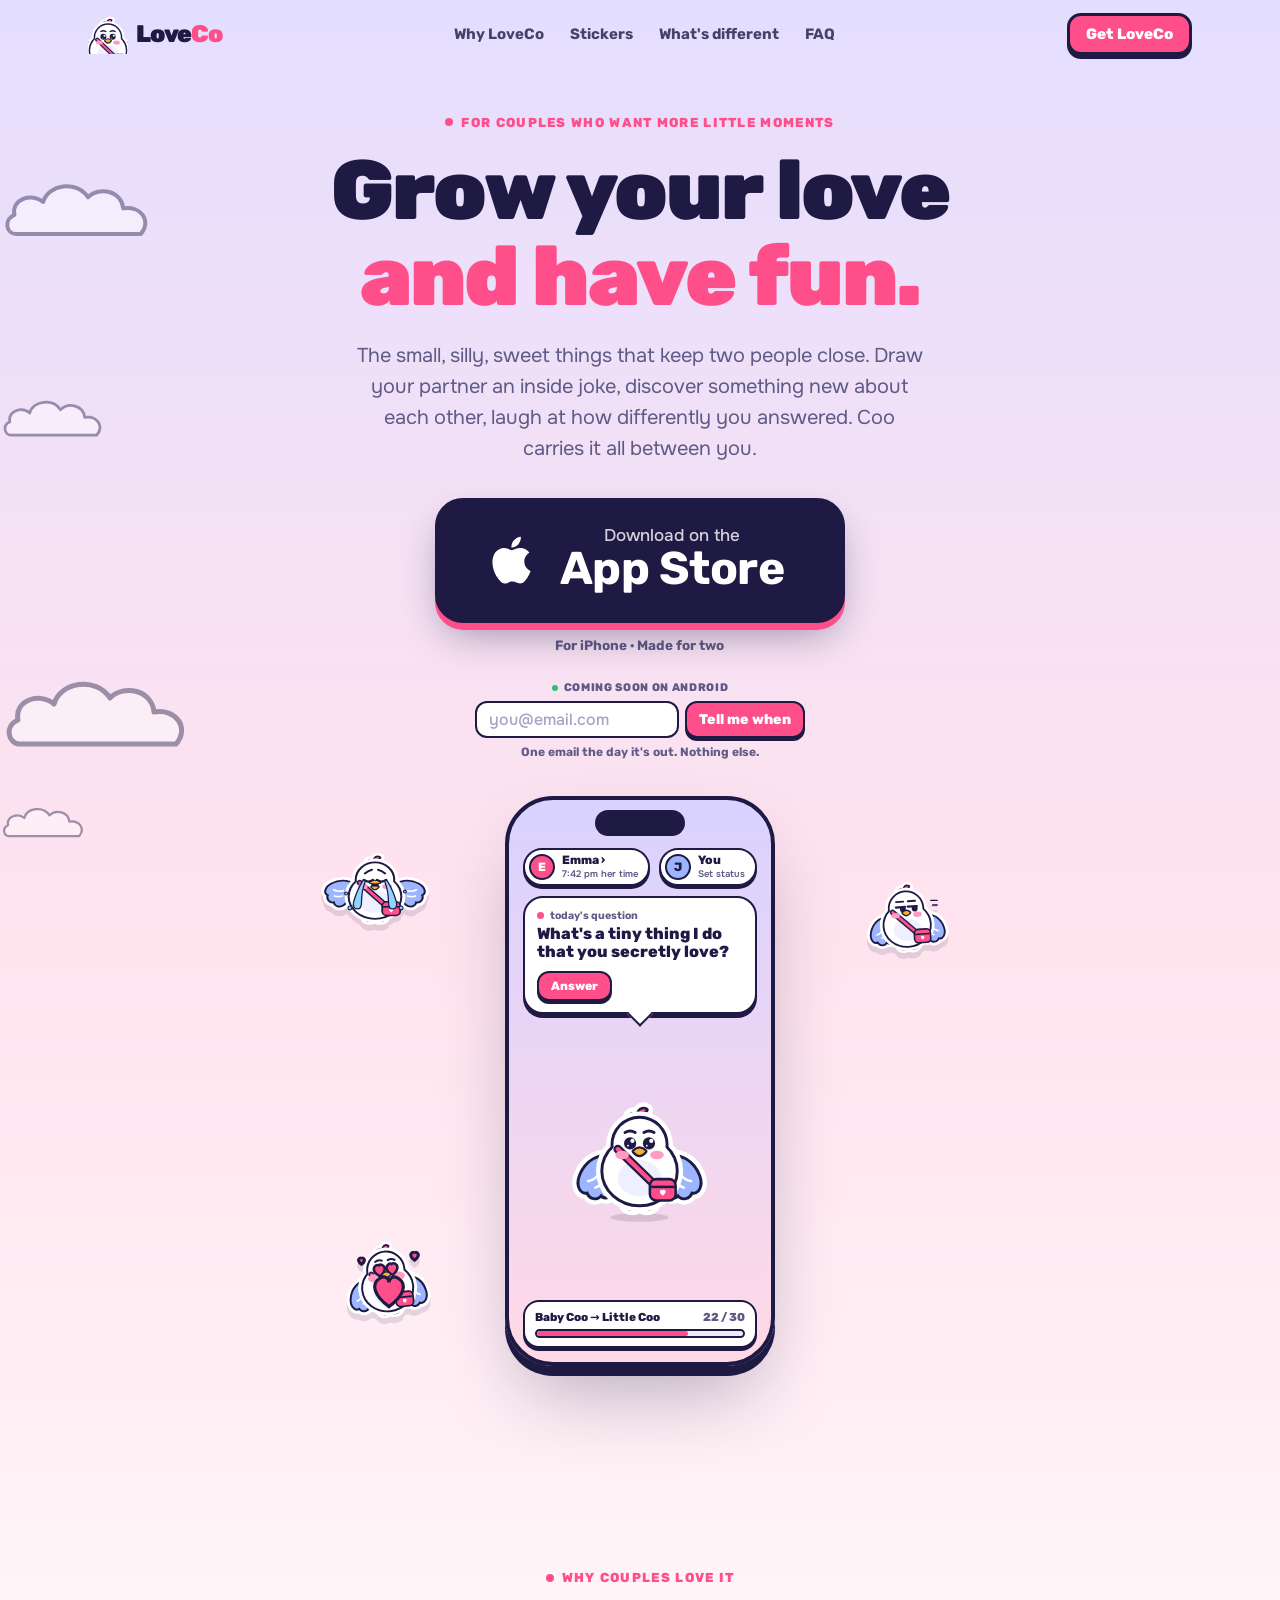
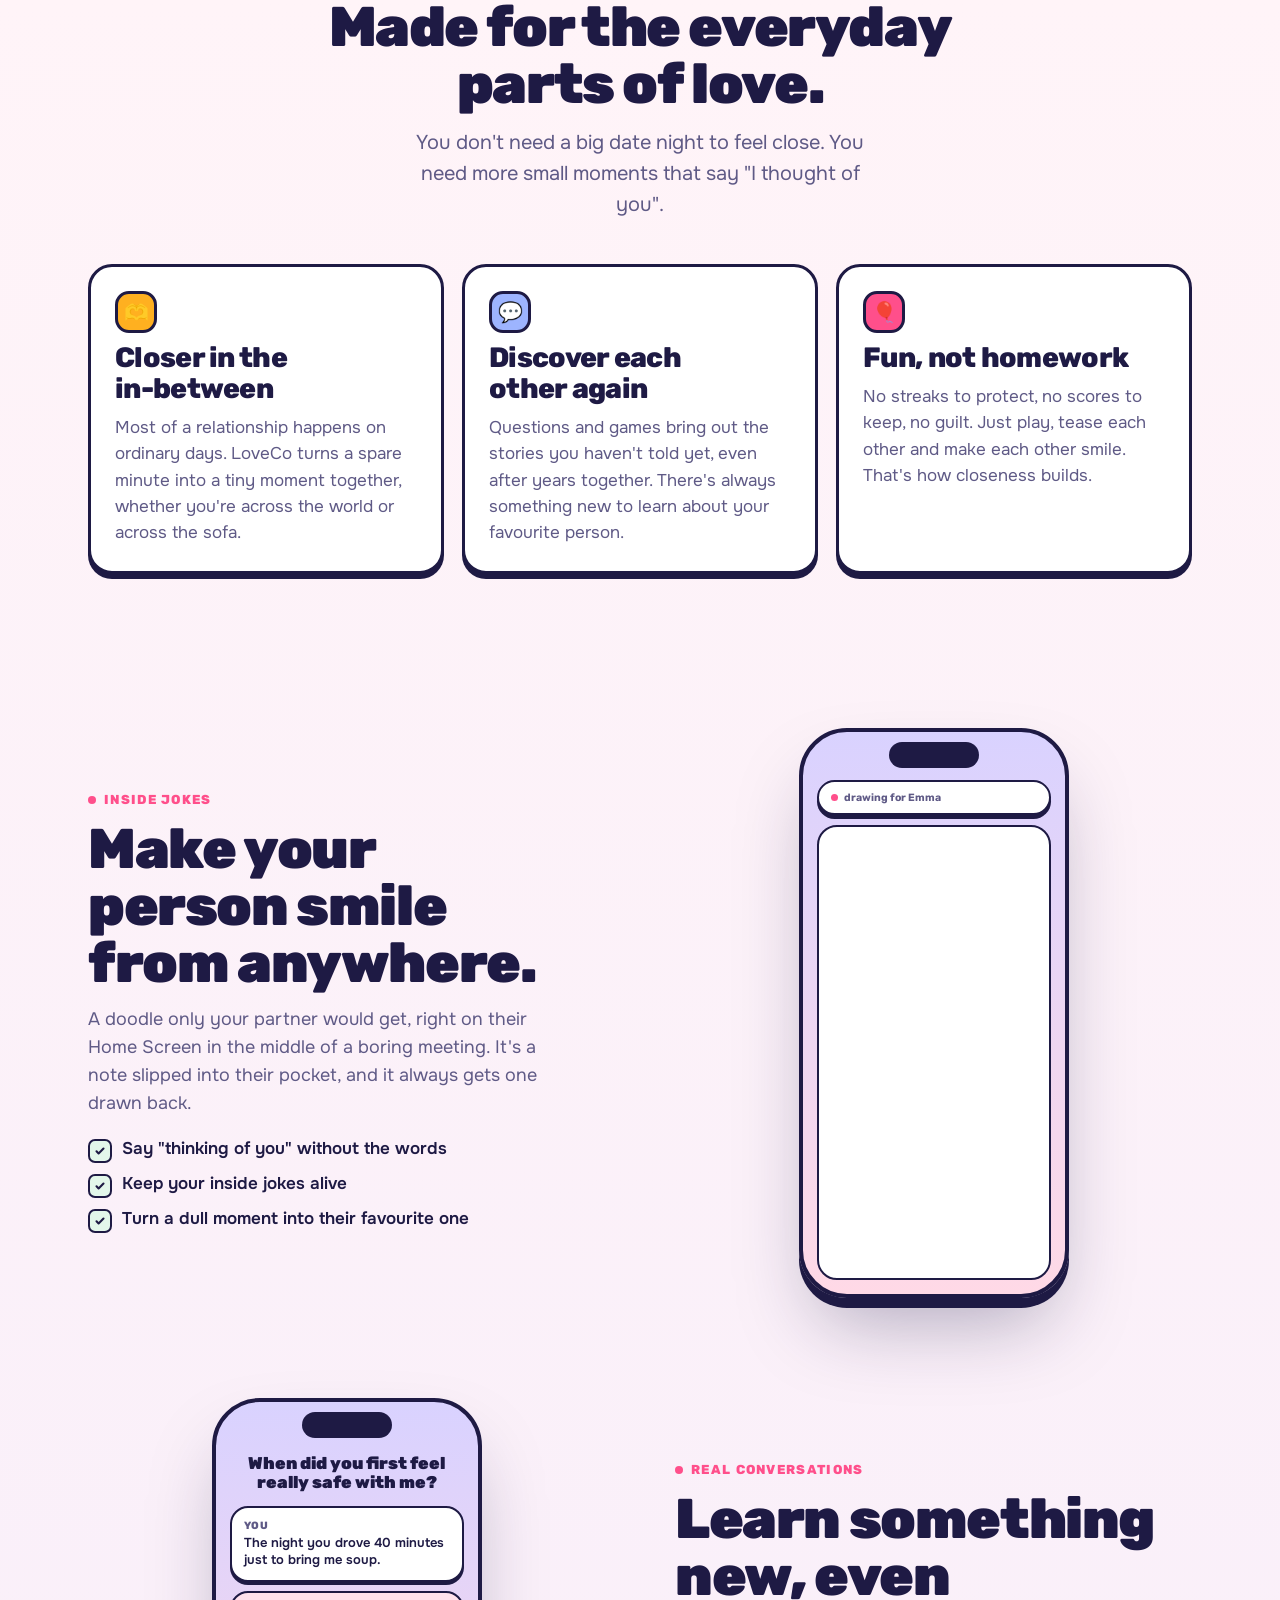
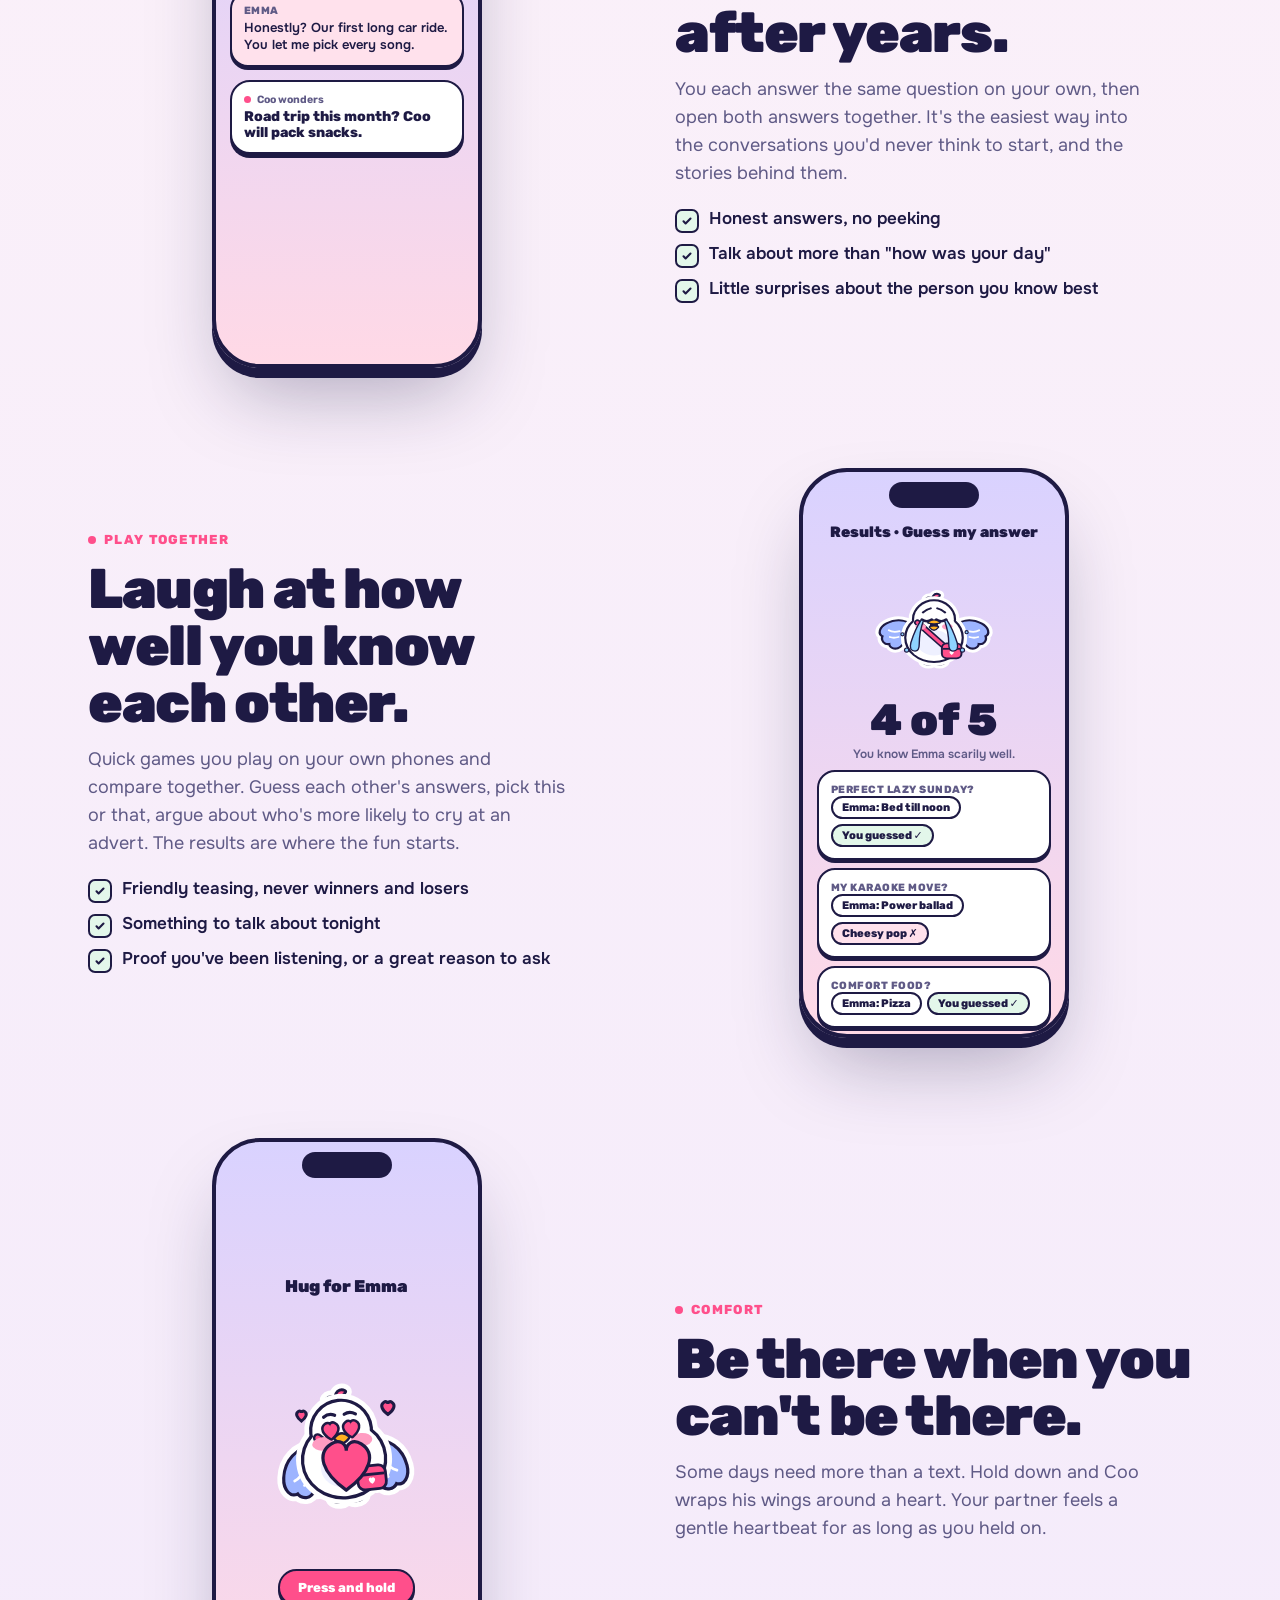
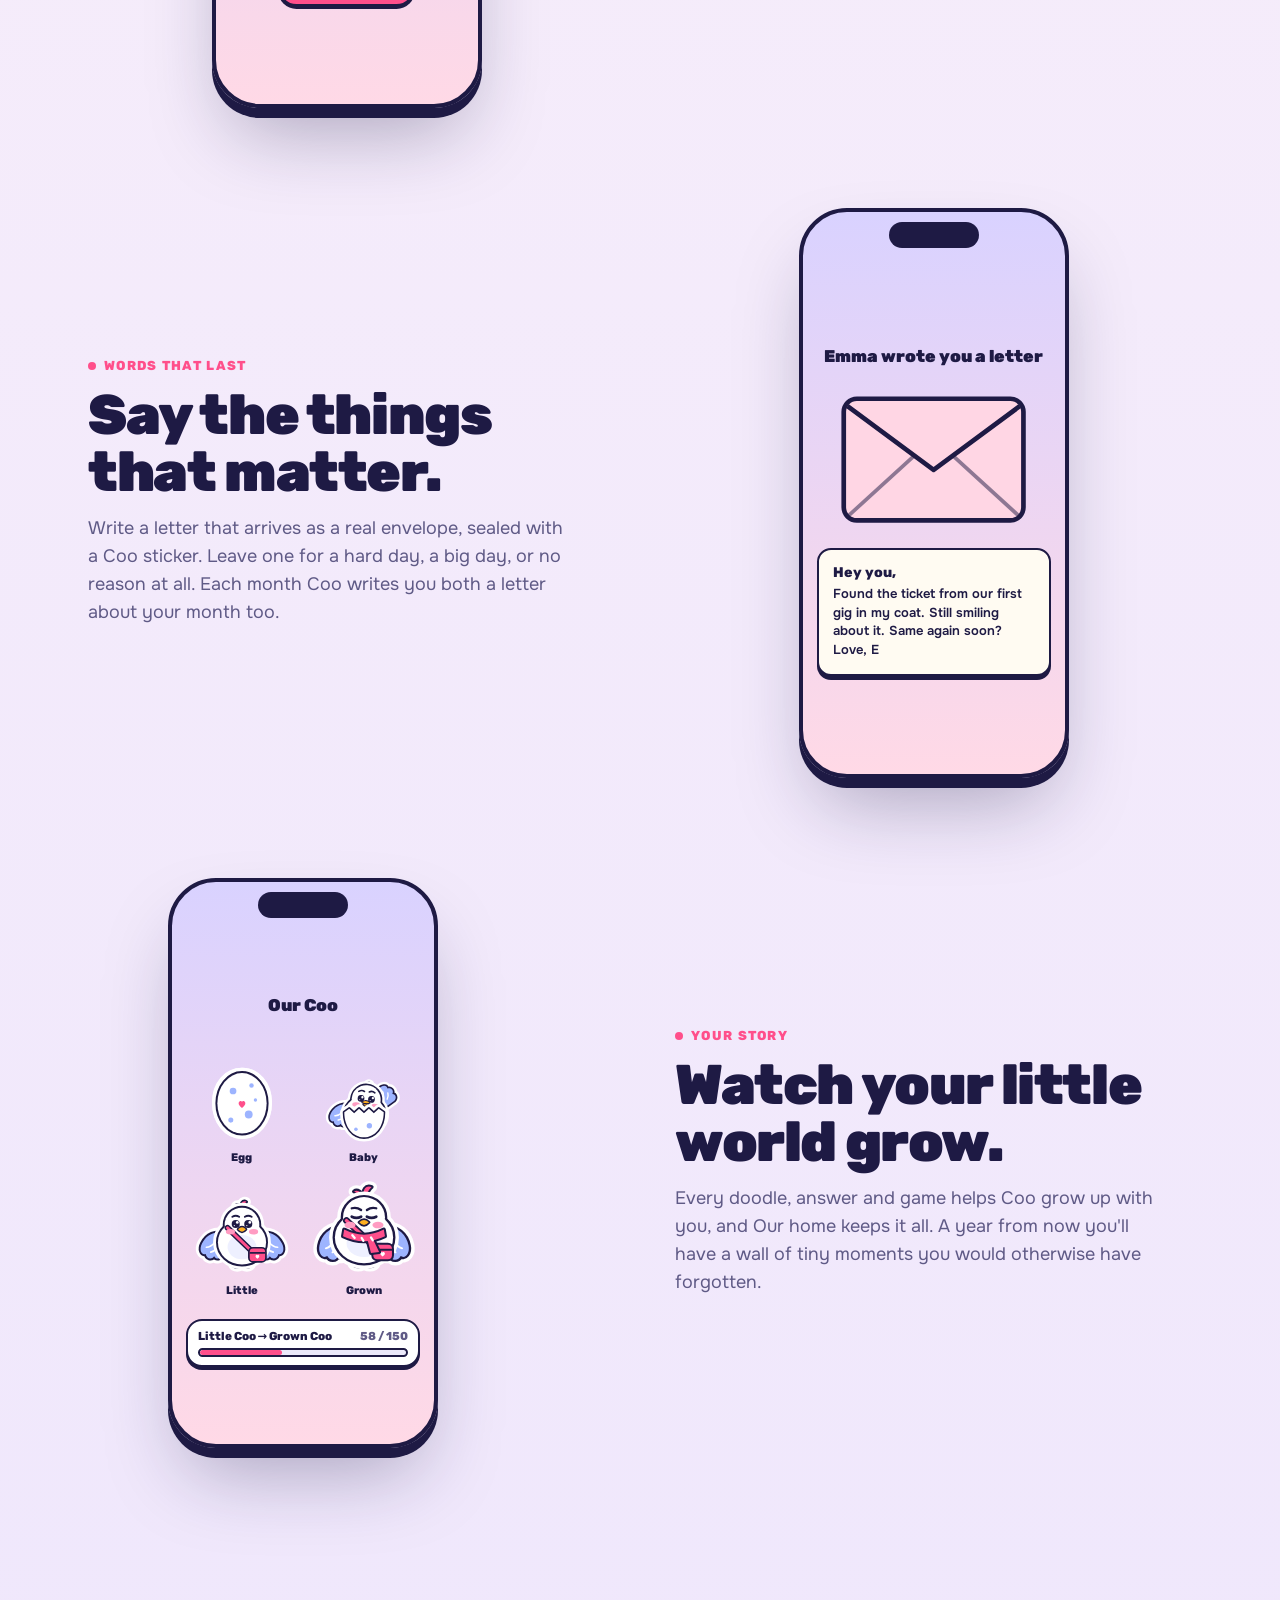
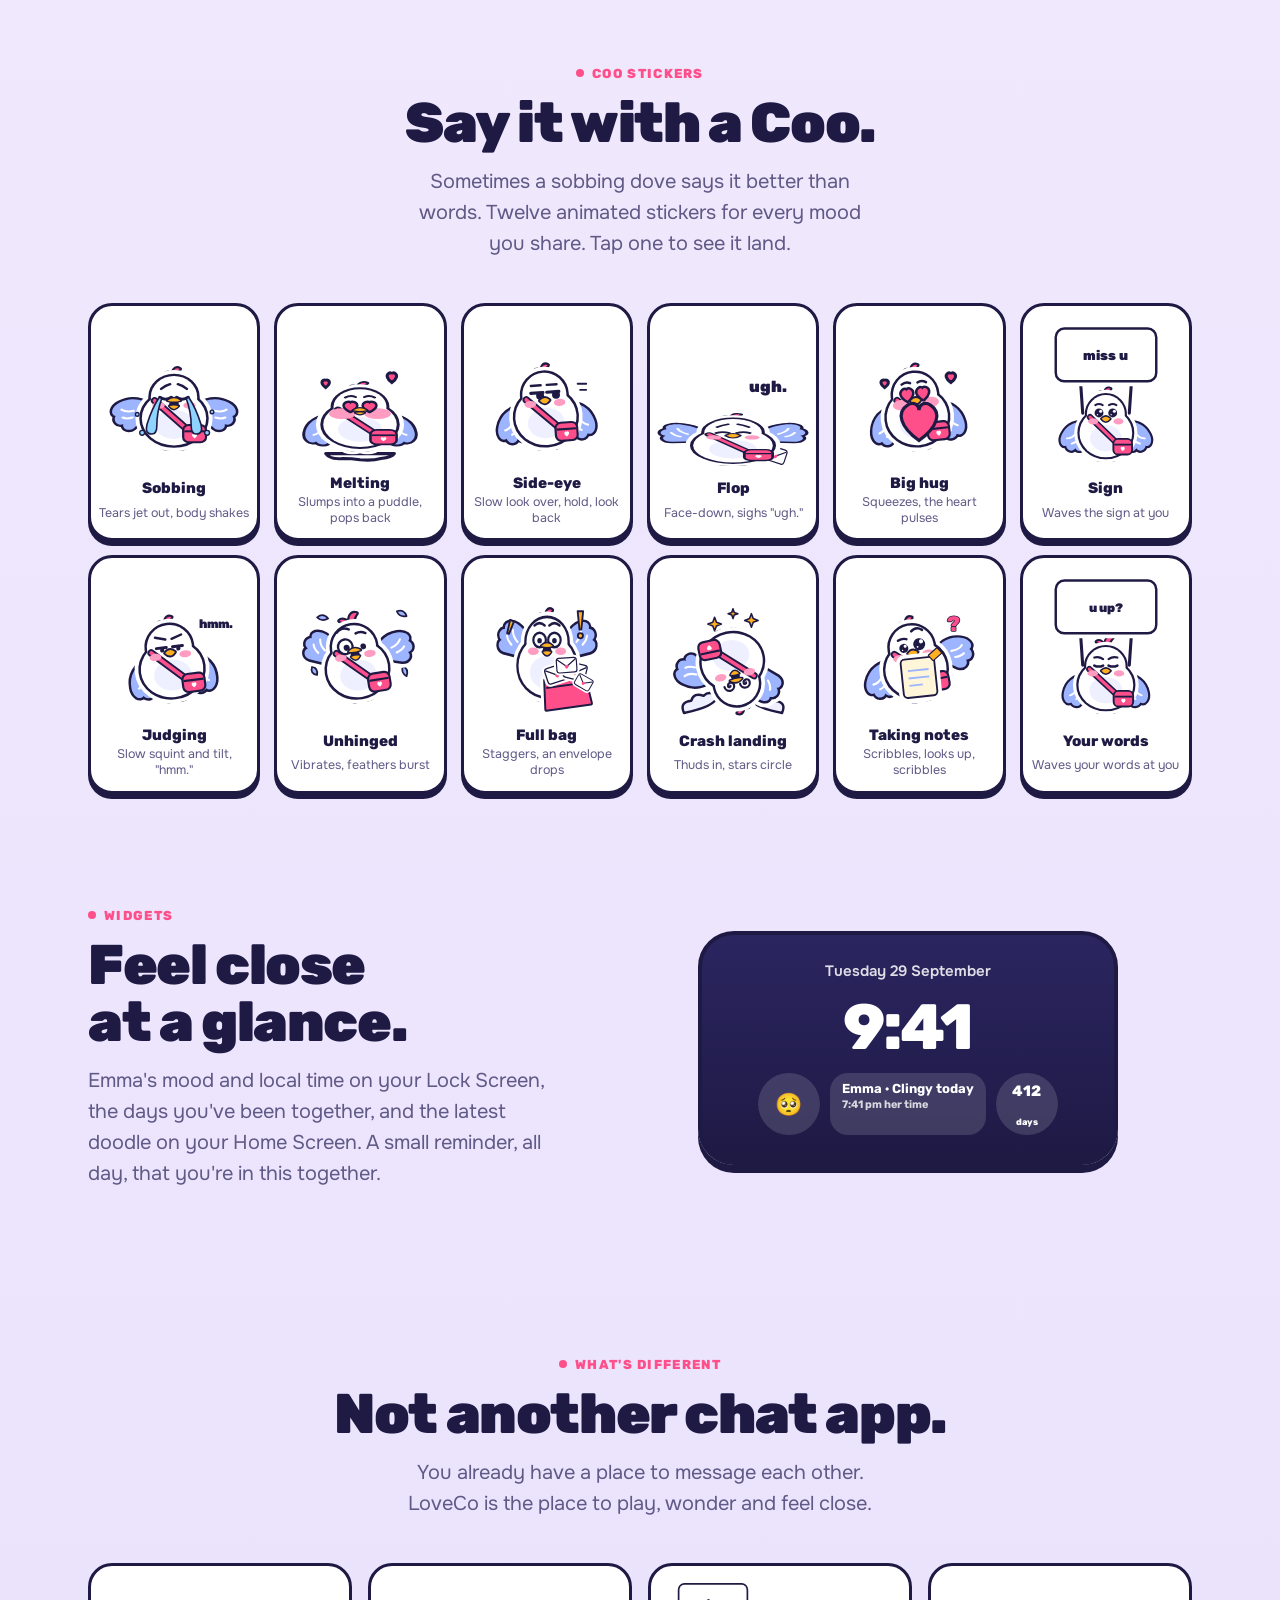
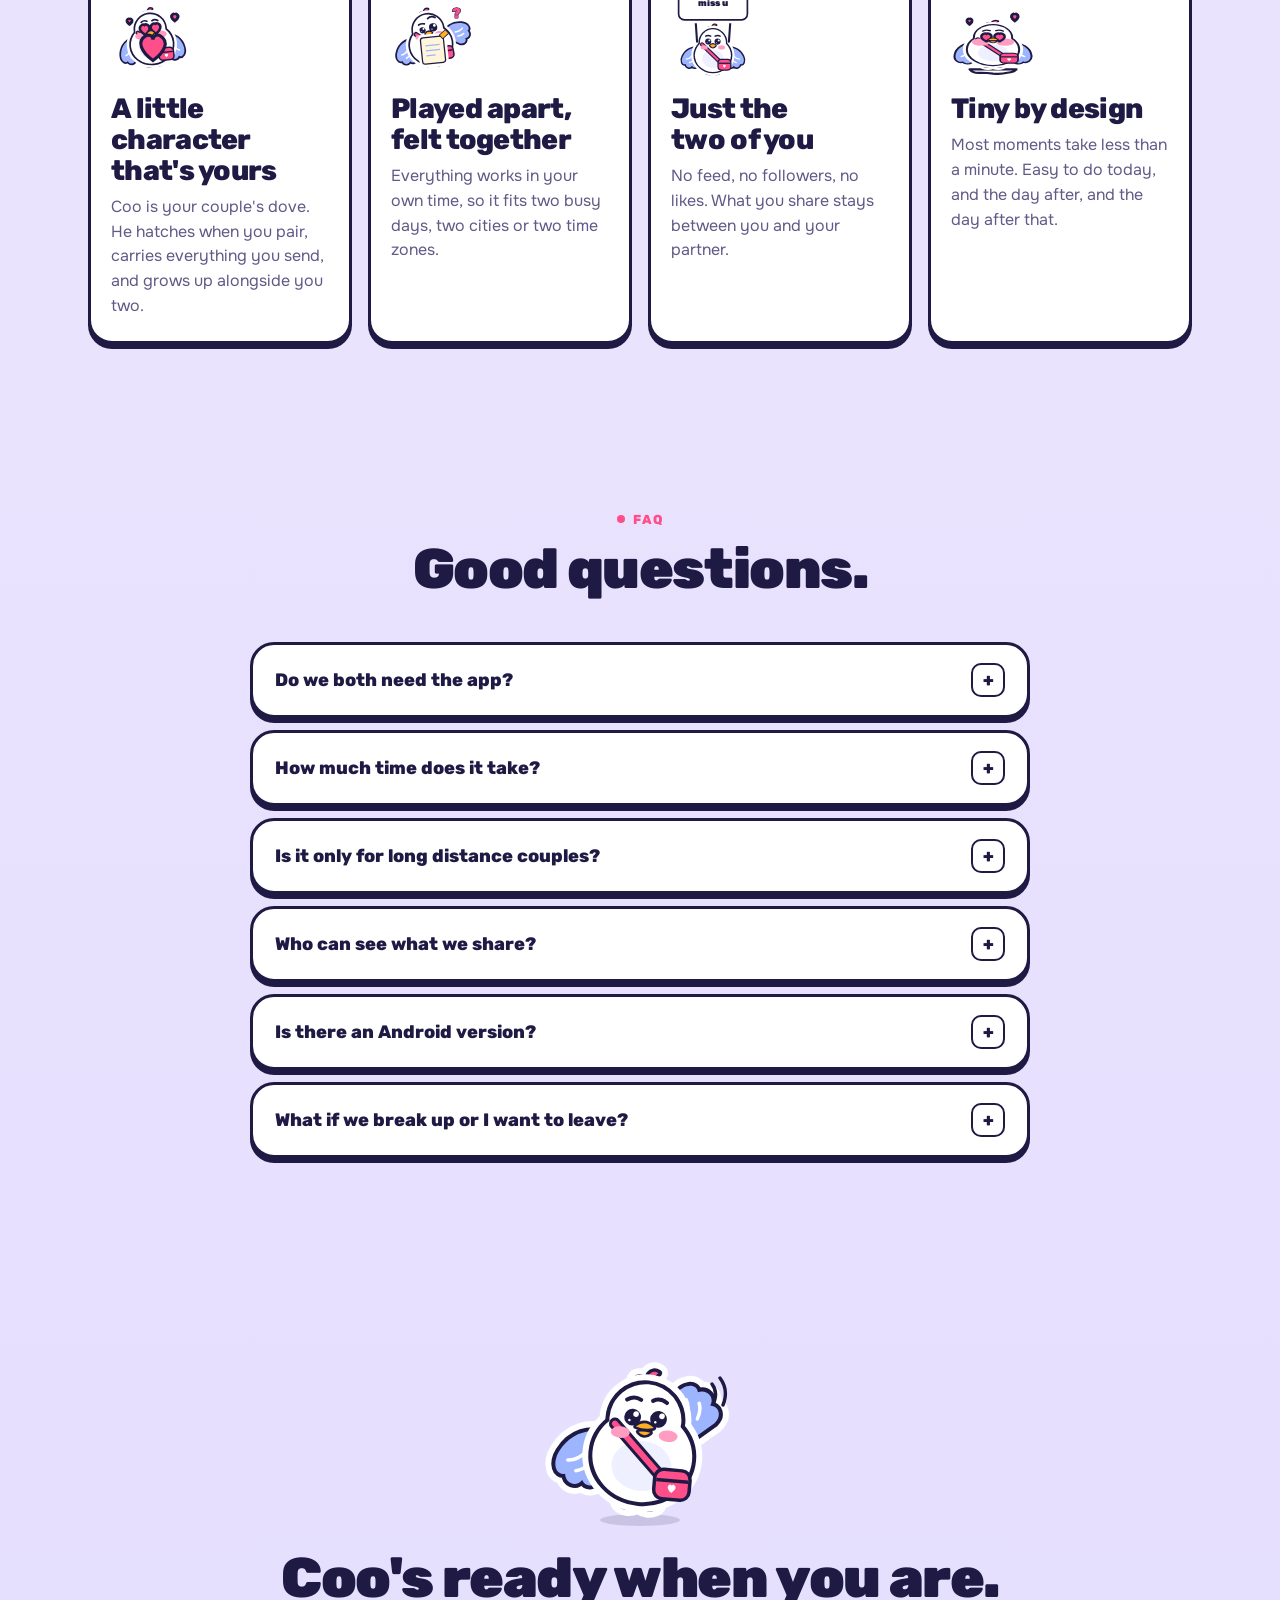
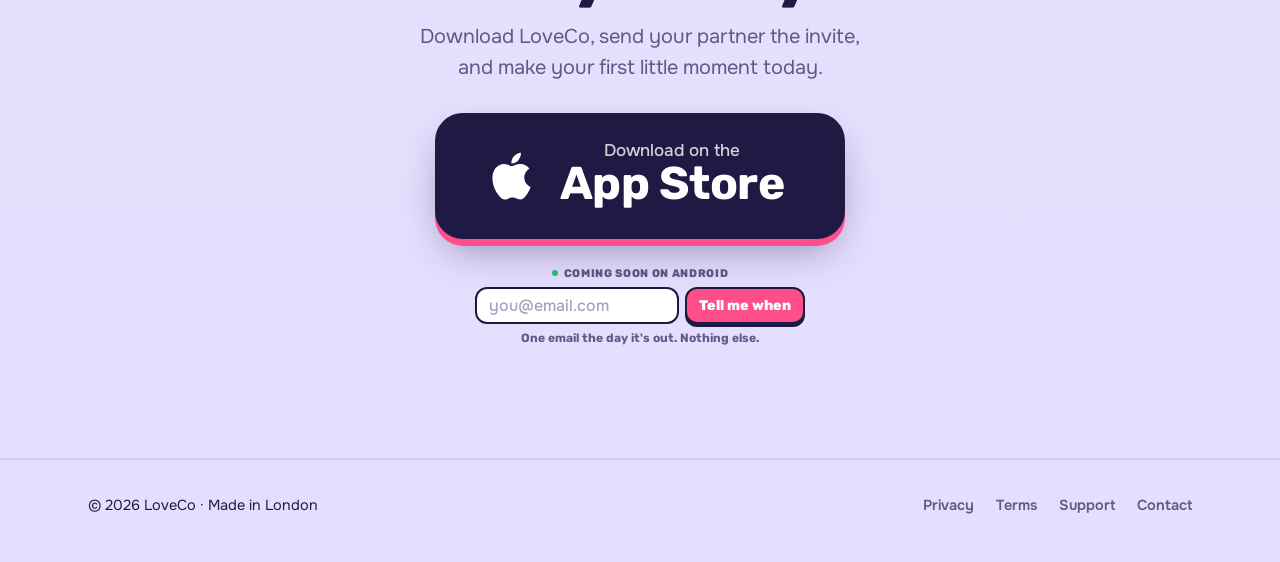
==== index.html @ 54b3cf72 "Android box: 'Tell me when' is a pink button (it read as a second text box); anti-spam field hidden " ====
<!DOCTYPE html>
<html lang="en">
<head>
<meta charset="UTF-8">
<meta name="viewport" content="width=device-width, initial-scale=1">
<title>LoveCo: grow your love and have fun</title>
<meta name="description" content="The couples app for all the little moments in between. Inside-joke doodles on their Home Screen, questions that start real conversations, games that make you laugh, and Coo, the tiny dove who carries it all.">
<meta property="og:title" content="LoveCo: grow your love and have fun">
<meta property="og:description" content="Doodles on their Home Screen, a question you both answer, games, hugs, letters and Coo, the tiny carrier dove.">
<meta property="og:url" content="https://getloveco.com/">
<meta property="og:type" content="website">
<meta name="theme-color" content="#E4DEFF">
<meta name="apple-itunes-app" content="app-id=6757470996">
<link rel="icon" href="data:image/svg+xml,%3Csvg xmlns='http://www.w3.org/2000/svg' viewBox='0 0 100 100'%3E%3Ctext y='.9em' font-size='88'%3E%F0%9F%95%8A%EF%B8%8F%3C/text%3E%3C/svg%3E">
<script>(function(u,d){d.className+=/Android/i.test(u)?' os-android':/iPhone|iPad|iPod/i.test(u)?' os-ios':' os-other'})(navigator.userAgent||'',document.documentElement)</script>
<link rel="stylesheet" href="site.css?v=20261005c">
<link rel="stylesheet" href="coo-anim.css?v=20261005c">
</head>
<body>

<nav class="nav" id="nav">
  <div class="wrap">
    <a class="logo" href="/" aria-label="LoveCo home"><span data-coo="head" aria-hidden="true"></span><span>Love<em>Co</em></span></a>
    <ul>
      <li><a href="#why">Why LoveCo</a></li>
      <li><a href="#stickers">Stickers</a></li>
      <li><a href="#different">What's different</a></li>
      <li><a href="#faq">FAQ</a></li>
    </ul>
    <a class="btn" id="navCta" href="https://apps.apple.com/app/loveco/id6757470996">Get LoveCo</a>
  </div>
</nav>

<header class="hero hero-center" id="top">
  <div class="clouds" aria-hidden="true" id="clouds"></div>
  <div class="wrap">
    <div>
      <span class="kick">For couples who want more little moments</span>
      <h1 style="margin-top:14px">Grow your love<br><span class="pink">and have fun.</span></h1>
      <p class="lede">The small, silly, sweet things that keep two people close. Draw your partner an inside joke, discover something new about each other, laugh at how differently you answered. Coo carries it all between you.</p>
      <div class="cta-row">
        <a class="appstore big" href="https://apps.apple.com/app/loveco/id6757470996" aria-label="Download LoveCo on the App Store">
          <svg viewBox="0 0 24 24" aria-hidden="true"><path d="M16.37 12.62c-.02-2.3 1.88-3.4 1.96-3.46-1.07-1.56-2.73-1.78-3.32-1.8-1.41-.14-2.76.83-3.47.83-.72 0-1.82-.81-2.99-.79-1.54.02-2.96.9-3.75 2.27-1.6 2.78-.41 6.89 1.15 9.14.76 1.1 1.67 2.34 2.86 2.3 1.15-.05 1.58-.74 2.97-.74 1.38 0 1.78.74 2.99.72 1.24-.02 2.02-1.12 2.77-2.23.87-1.28 1.23-2.52 1.25-2.58-.03-.01-2.4-.92-2.42-3.66zM14.1 5.86c.63-.77 1.06-1.83.94-2.89-.91.04-2.02.61-2.67 1.37-.58.67-1.1 1.76-.96 2.8 1.02.08 2.05-.52 2.69-1.28z"/></svg>
          <span><small>Download on the</small><b>App Store</b></span>
        </a>
        <span class="fine">For iPhone · Made for two</span>
        <div class="droid" id="android">
          <span class="droid-tag">Coming soon on Android</span>
          <form class="droid-form" data-waitlist="hero" novalidate>
            <label class="sr" for="wl-hero">Your email</label>
            <input id="wl-hero" type="email" name="email" inputmode="email" autocomplete="email" autocapitalize="off" spellcheck="false" placeholder="you@email.com" required>
            <input class="hp" type="text" name="company" tabindex="-1" autocomplete="off" aria-hidden="true" style="position:absolute;left:-9999px;width:1px;height:1px;opacity:0">
            <button class="btn" type="submit">Tell me when</button>
          </form>
          <p class="droid-note" role="status" aria-live="polite">One email the day it's out. Nothing else.</p>
        </div>
      </div>
    </div>

    <div class="demo" id="heroDemo" style="min-height:560px">
      <div class="float-stk" data-depth="18" style="left:0;top:4%"><span data-astk="sob" data-px="110"></span></div>
      <div class="float-stk" data-depth="-14" style="right:0;top:10%"><span data-astk="sideeye" data-px="104"></span></div>
      <div class="float-stk" data-depth="22" style="left:2%;bottom:6%"><span data-astk="hug" data-px="112"></span></div>
      <div class="phone" id="heroPhone">
        <div class="screen">
          <div class="chips">
            <span class="chip"><span class="av">E</span><span>Emma ›<small>7:42 pm her time</small></span></span>
            <span class="chip"><span class="av me">J</span><span>You<small>Set status</small></span></span>
          </div>
          <div class="bubble tail swap" id="heroBubble">
            <span class="bl" id="heroLabel">today's question</span>
            <div class="bt" id="heroTitle">What's a tiny thing I do that you secretly love?</div>
            <span class="mini" id="heroBtn">Answer</span>
          </div>
          <div class="stage"><div class="cw" id="heroCoo"></div></div>
          <div class="growth">
            <div class="gt">Baby Coo → Little Coo <span id="growN">22 / 30</span></div>
            <div class="track"><i id="growBar"></i></div>
          </div>
        </div>
      </div>
      <div class="flyer" id="flyer" aria-hidden="true"></div>
    </div>
  </div>
</header>

<section id="why">
  <div class="wrap">
    <div class="sec-head center rv">
      <span class="kick">Why couples love it</span>
      <h2>Made for the everyday parts of love.</h2>
      <p class="lede" style="margin-inline:auto">You don't need a big date night to feel close. You need more small moments that say "I thought of you".</p>
    </div>
    <div class="steps">
      <div class="step stk-card rv"><span class="n">🫶</span><h3>Closer in the in-between</h3><p>Most of a relationship happens on ordinary days. LoveCo turns a spare minute into a tiny moment together, whether you're across the world or across the sofa.</p></div>
      <div class="step stk-card rv d1"><span class="n">💬</span><h3>Discover each other again</h3><p>Questions and games bring out the stories you haven't told yet, even after years together. There's always something new to learn about your favourite person.</p></div>
      <div class="step stk-card rv d2"><span class="n">🎈</span><h3>Fun, not homework</h3><p>No streaks to protect, no scores to keep, no guilt. Just play, tease each other and make each other smile. That's how closeness builds.</p></div>
    </div>
  </div>
</section>

<section style="padding-top:20px">
  <div class="wrap">

    <div class="feat" data-play>
      <div class="copy rv">
        <span class="kick">Inside jokes</span>
        <h2>Make your person smile from anywhere.</h2>
        <p>A doodle only your partner would get, right on their Home Screen in the middle of a boring meeting. It's a note slipped into their pocket, and it always gets one drawn back.</p>
        <ul><li>Say "thinking of you" without the words</li><li>Keep your inside jokes alive</li><li>Turn a dull moment into their favourite one</li></ul>
      </div>
      <div class="demo">
        <div class="phone">
          <div class="screen">
            <div class="bubble" style="padding:9px 12px"><span class="bl">drawing for Emma</span></div>
            <div class="pad">
              <svg viewBox="0 0 240 300" aria-hidden="true">
                <path pathLength="1" class="ink-path" d="M120 210C60 170 40 130 60 100C78 74 108 84 120 110C132 84 162 74 180 100C200 130 180 170 120 210Z"/>
                <path pathLength="1" class="ink-path dark p2" d="M34 232v16q0 12 11 12q11 0 11-12v-16M96 232v16q0 12 11 12q11 0 11-12v-16M138 232v44M138 240q8-10 18-6q10 6 2 18q-8 8-20 2"/>
                <path pathLength="1" class="ink-path dark p3" d="M176 238q4-12 16-10q12 4 4 16q-8 6-8 14M188 272v2"/>
                <path pathLength="1" class="ink-path dark p4" d="M196 70l6 -12M210 80l12 -6M200 92l14 2"/>
              </svg>
              <span class="toast">On Emma's home screen now ✓</span>
            </div>
          </div>
        </div>
        <div class="widget" aria-hidden="true">
          <svg viewBox="0 0 240 240"><rect width="240" height="240" fill="#fff"/><path d="M120 170C70 138 54 106 70 82C84 62 108 70 120 92C132 70 156 62 170 82C186 106 170 138 120 170Z" fill="none" stroke="#FF4F8B" stroke-width="8" stroke-linecap="round" stroke-linejoin="round"/></svg>
          <em>from Jack</em>
        </div>
      </div>
    </div>

    <div class="feat flip" data-play>
      <div class="copy rv">
        <span class="kick">Real conversations</span>
        <h2>Learn something new, even after years.</h2>
        <p>You each answer the same question on your own, then open both answers together. It's the easiest way into the conversations you'd never think to start, and the stories behind them.</p>
        <ul><li>Honest answers, no peeking</li><li>Talk about more than "how was your day"</li><li>Little surprises about the person you know best</li></ul>
      </div>
      <div class="demo">
        <div class="phone">
          <div class="screen" style="gap:9px">
            <div class="qhead">When did you first feel really safe with me?</div>
            <div class="qcard ans"><b>You</b><p>The night you drove 40 minutes just to bring me soup.</p></div>
            <div class="qcard her ans a2"><b>Emma</b><p>Honestly? Our first long car ride. You let me pick every song.</p></div>
            <div class="bubble coo-line" style="margin-top:4px"><span class="bl">Coo wonders</span><div class="bt" style="font-size:14px">Road trip this month? Coo will pack snacks.</div></div>
          </div>
          <div class="lock" aria-hidden="true"><svg viewBox="0 0 64 64"><rect x="10" y="28" width="44" height="30" rx="8" fill="#FFB020" stroke="#1E1A44" stroke-width="4"/><path d="M20 28v-8a12 12 0 0124 0v8" fill="none" stroke="#1E1A44" stroke-width="5"/></svg></div>
        </div>
      </div>
    </div>

    <div class="feat" data-play>
      <div class="copy rv">
        <span class="kick">Play together</span>
        <h2>Laugh at how well you know each other.</h2>
        <p>Quick games you play on your own phones and compare together. Guess each other's answers, pick this or that, argue about who's more likely to cry at an advert. The results are where the fun starts.</p>
        <ul><li>Friendly teasing, never winners and losers</li><li>Something to talk about tonight</li><li>Proof you've been listening, or a great reason to ask</li></ul>
      </div>
      <div class="demo">
        <div class="phone">
          <div class="screen" style="gap:8px">
            <div class="qhead" style="font-size:15px">Results · Guess my answer</div>
            <div style="display:grid;justify-items:center" class="slap"><span data-astk="sob" data-px="120"></span></div>
            <div class="score">4 of 5<small>You know Emma scarily well.</small></div>
            <div class="qcard rowin"><b>Perfect lazy Sunday?</b><div class="res"><span class="pill">Emma: Bed till noon</span><span class="pill ok">You guessed ✓</span></div></div>
            <div class="qcard rowin"><b>My karaoke move?</b><div class="res"><span class="pill">Emma: Power ballad</span><span class="pill no">Cheesy pop ✗</span></div></div>
            <div class="qcard rowin"><b>Comfort food?</b><div class="res"><span class="pill">Emma: Pizza</span><span class="pill ok">You guessed ✓</span></div></div>
          </div>
        </div>
      </div>
    </div>

    <div class="feat flip" data-play>
      <div class="copy rv">
        <span class="kick">Comfort</span>
        <h2>Be there when you can't be there.</h2>
        <p>Some days need more than a text. Hold down and Coo wraps his wings around a heart. Your partner feels a gentle heartbeat for as long as you held on.</p>
        
      </div>
      <div class="demo">
        <div class="phone">
          <div class="screen" style="justify-content:center;gap:22px">
            <div class="qhead">Hug for Emma</div>
            <div class="hugwrap">
              <span class="beat"></span><span class="beat b2"></span>
              <span data-astk="hug" data-px="200" style="display:block"></span>
            </div>
            <span class="holdbtn">Press and hold</span>
          </div>
        </div>
      </div>
    </div>

    <div class="feat" data-play>
      <div class="copy rv">
        <span class="kick">Words that last</span>
        <h2>Say the things that matter.</h2>
        <p>Write a letter that arrives as a real envelope, sealed with a Coo sticker. Leave one for a hard day, a big day, or no reason at all. Each month Coo writes you both a letter about your month too.</p>
        
      </div>
      <div class="demo">
        <div class="phone">
          <div class="screen" style="justify-content:center">
            <div class="qhead">Emma wrote you a letter</div>
            <div class="env">
              <svg viewBox="0 0 200 138" aria-hidden="true"><rect x="4" y="4" width="192" height="130" rx="14" fill="#FFD6E4" stroke="#1E1A44" stroke-width="5"/><path d="M8 12L100 80L192 12" fill="none" stroke="#1E1A44" stroke-width="5" stroke-linejoin="round"/><path d="M8 130L78 66M192 130L122 66" fill="none" stroke="#1E1A44" stroke-width="4" stroke-linecap="round" opacity=".5"/></svg>
              <div class="seal"><span data-astk="melt" data-px="80"></span></div>
            </div>
            <div class="paper"><b>Hey you,</b>Found the ticket from our first gig in my coat. Still smiling about it. Same again soon? Love, E</div>
          </div>
          </div>
        </div>
      </div>
    </div>

    <div class="feat flip" data-play>
      <div class="copy rv">
        <span class="kick">Your story</span>
        <h2>Watch your little world grow.</h2>
        <p>Every doodle, answer and game helps Coo grow up with you, and Our home keeps it all. A year from now you'll have a wall of tiny moments you would otherwise have forgotten.</p>
        
      </div>
      <div class="demo">
        <div class="phone">
          <div class="screen" style="justify-content:center">
            <div class="qhead">Our Coo</div>
            <div class="grow" id="growRow"></div>
            <div class="growth" style="margin-top:12px"><div class="gt">Little Coo → Grown Coo <span>58 / 150</span></div><div class="track"><i style="width:40%"></i></div></div>
          </div>
        </div>
      </div>
    </div>

  </div>
</section>

<section id="stickers">
  <div class="wrap">
    <div class="sec-head center rv">
      <span class="kick">Coo stickers</span>
      <h2>Say it with a Coo.</h2>
      <p class="lede" style="margin-inline:auto">Sometimes a sobbing dove says it better than words. Twelve animated stickers for every mood you share. Tap one to see it land.</p>
    </div>
    <div class="wall" id="wall"></div>
  </div>
</section>

<section style="padding-top:30px">
  <div class="wrap widgets">
    <div class="copy rv" style="display:grid;gap:14px">
      <span class="kick">Widgets</span>
      <h2>Feel close at a glance.</h2>
      <p class="lede">Emma's mood and local time on your Lock Screen, the days you've been together, and the latest doodle on your Home Screen. A small reminder, all day, that you're in this together.</p>
    </div>
    <div class="lockscreen rv d1" aria-label="Example Lock Screen with LoveCo widgets">
      <div class="date">Tuesday 29 September</div>
      <div class="time">9:41</div>
      <div class="lw">
        <span class="circ">🥺</span>
        <span>Emma · Clingy today<br><small style="opacity:.8">7:41 pm her time</small></span>
        <span class="circ" style="font-size:15px;font-weight:800">412<br><small style="font-size:9px">days</small></span>
      </div>
    </div>
  </div>
</section>

<section id="different">
  <div class="wrap">
    <div class="sec-head center rv">
      <span class="kick">What's different</span>
      <h2>Not another chat app.</h2>
      <p class="lede" style="margin-inline:auto">You already have a place to message each other. LoveCo is the place to play, wonder and feel close.</p>
    </div>
    <div class="diff">
      <div class="stk-card rv"><span data-astk="hug" data-px="96"></span><h3>A little character that's yours</h3><p>Coo is your couple's dove. He hatches when you pair, carries everything you send, and grows up alongside you two.</p></div>
      <div class="stk-card rv d1"><span data-astk="notes" data-px="96"></span><h3>Played apart, felt together</h3><p>Everything works in your own time, so it fits two busy days, two cities or two time zones.</p></div>
      <div class="stk-card rv d2"><span data-astk="sign" data-px="96"></span><h3>Just the two of you</h3><p>No feed, no followers, no likes. What you share stays between you and your partner.</p></div>
      <div class="stk-card rv d3"><span data-astk="melt" data-px="96"></span><h3>Tiny by design</h3><p>Most moments take less than a minute. Easy to do today, and the day after, and the day after that.</p></div>
    </div>
  </div>
</section>

<section id="faq">
  <div class="wrap">
    <div class="sec-head center rv"><span class="kick">FAQ</span><h2>Good questions.</h2></div>
    <div class="faq">
      <details class="stk-card rv"><summary>Do we both need the app?</summary><div class="ans-body">Yes. LoveCo is made for two phones. Download it, then send your partner your invite link. They tap it, get the app, and you're paired.</div></details>
      <details class="stk-card rv"><summary>How much time does it take?</summary><div class="ans-body">As little as a minute, whenever you like. There's no schedule to keep and no streak to lose. Some days you'll send one doodle, other days you'll play three games.</div></details>
      <details class="stk-card rv"><summary>Is it only for long distance couples?</summary><div class="ans-body">Not at all. It's for any couple: across the world, across town, or across the sofa. Doodles and games are just as fun when you're in the same room.</div></details>
      <details class="stk-card rv"><summary>Who can see what we share?</summary><div class="ans-body">Only the two of you. Answers stay sealed until you've both replied, and we never sell your data. Read our <a href="privacy.html">Privacy Policy</a>.</div></details>
      <details class="stk-card rv"><summary>Is there an Android version?</summary><div class="ans-body">It's coming soon. <a href="#android">Leave your email</a> and we'll tell you the day it's out. LoveCo is on iPhone today.</div></details>
      <details class="stk-card rv"><summary>What if we break up or I want to leave?</summary><div class="ans-body">You can unpair or delete your account any time from Settings. Deleting your account removes your data.</div></details>
    </div>
  </div>
</section>

<section class="final">
  <div class="wrap">
    <div class="cw rv" id="finalCoo"></div>
    <h2 class="rv">Coo's ready when you are.</h2>
    <p class="lede rv" style="margin:14px auto 0">Download LoveCo, send your partner the invite, and make your first little moment today.</p>
    <div class="cta-row rv">
      <a class="appstore big" href="https://apps.apple.com/app/loveco/id6757470996" aria-label="Download LoveCo on the App Store">
        <svg viewBox="0 0 24 24" aria-hidden="true"><path d="M16.37 12.62c-.02-2.3 1.88-3.4 1.96-3.46-1.07-1.56-2.73-1.78-3.32-1.8-1.41-.14-2.76.83-3.47.83-.72 0-1.82-.81-2.99-.79-1.54.02-2.96.9-3.75 2.27-1.6 2.78-.41 6.89 1.15 9.14.76 1.1 1.67 2.34 2.86 2.3 1.15-.05 1.58-.74 2.97-.74 1.38 0 1.78.74 2.99.72 1.24-.02 2.02-1.12 2.77-2.23.87-1.28 1.23-2.52 1.25-2.58-.03-.01-2.4-.92-2.42-3.66zM14.1 5.86c.63-.77 1.06-1.83.94-2.89-.91.04-2.02.61-2.67 1.37-.58.67-1.1 1.76-.96 2.8 1.02.08 2.05-.52 2.69-1.28z"/></svg>
        <span><small>Download on the</small><b>App Store</b></span>
      </a>
      <div class="droid">
        <span class="droid-tag">Coming soon on Android</span>
        <form class="droid-form" data-waitlist="footer" novalidate>
          <label class="sr" for="wl-footer">Your email</label>
          <input id="wl-footer" type="email" name="email" inputmode="email" autocomplete="email" autocapitalize="off" spellcheck="false" placeholder="you@email.com" required>
          <input class="hp" type="text" name="company" tabindex="-1" autocomplete="off" aria-hidden="true" style="position:absolute;left:-9999px;width:1px;height:1px;opacity:0">
          <button class="btn" type="submit">Tell me when</button>
        </form>
        <p class="droid-note" role="status" aria-live="polite">One email the day it's out. Nothing else.</p>
      </div>
    </div>
  </div>
</section>

<footer>
  <div class="wrap">
    <span>© 2026 LoveCo · Made in London</span>
    <ul><li><a href="privacy.html">Privacy</a></li><li><a href="terms.html">Terms</a></li><li><a href="support.html">Support</a></li><li><a href="mailto:support@loveco.app">Contact</a></li></ul>
  </div>
</footer>

<script src="coo.js?v=20261005c"></script>
<script src="site.js?v=20261005c"></script>
</body>
</html>
---- site.css ----
/* getloveco.com (relaunch, Sep 2026): the app's dusk sky, sticker buttons and Coo. */
/* fonts are self-hosted (no Google request): Rubik and Onest, OFL */
@font-face{font-family:'Rubik';src:url('fonts/rubik-latin-500-normal.woff2') format('woff2');font-weight:500;font-style:normal;font-display:swap}
@font-face{font-family:'Rubik';src:url('fonts/rubik-latin-700-normal.woff2') format('woff2');font-weight:700;font-style:normal;font-display:swap}
@font-face{font-family:'Rubik';src:url('fonts/rubik-latin-800-normal.woff2') format('woff2');font-weight:800;font-style:normal;font-display:swap}
@font-face{font-family:'Rubik';src:url('fonts/rubik-latin-900-normal.woff2') format('woff2');font-weight:900;font-style:normal;font-display:swap}
@font-face{font-family:'Onest';src:url('fonts/onest-latin-400-normal.woff2') format('woff2');font-weight:400;font-style:normal;font-display:swap}
@font-face{font-family:'Onest';src:url('fonts/onest-latin-500-normal.woff2') format('woff2');font-weight:500;font-style:normal;font-display:swap}
@font-face{font-family:'Onest';src:url('fonts/onest-latin-600-normal.woff2') format('woff2');font-weight:600;font-style:normal;font-display:swap}
@font-face{font-family:'Onest';src:url('fonts/onest-latin-700-normal.woff2') format('woff2');font-weight:700;font-style:normal;font-display:swap}

:root{
  --ink:#1E1A44; --sub:#5F5A86; --sky1:#E4DEFF; --sky2:#FFE3EE; --card:#FFFFFF; --chip:#ECE9FB;
  --pink:#FF4F8B; --pink-soft:#FFE1EC; --honey:#FFB020; --wing:#9DB4FF; --mint:#E3F7EA; --paper:#FFFBF2;
  --f-d:'Rubik',ui-rounded,system-ui,sans-serif; --f-b:'Onest',system-ui,-apple-system,sans-serif;
  --r:24px; --gut:16px; color-scheme:light;
}
*{box-sizing:border-box}
html{scroll-behavior:smooth;-webkit-text-size-adjust:100%}
body{margin:0;background:linear-gradient(180deg,var(--sky1) 0,var(--sky2) 900px,#FFF4F8 1600px,var(--sky1) 100%);color:var(--ink);
  font-family:var(--f-b);font-size:17px;line-height:1.55;overflow-x:hidden;-webkit-font-smoothing:antialiased}
img,svg{max-width:100%}
a{color:inherit}
h1,h2,h3{font-family:var(--f-d);letter-spacing:-.025em;line-height:1.02;margin:0;text-wrap:balance}
h1{font-size:clamp(42px,7.4vw,84px);font-weight:900}
h2{font-size:clamp(32px,5vw,56px);font-weight:900}
h3{font-size:clamp(22px,2.6vw,28px);font-weight:800;line-height:1.1}
p{margin:0}
.wrap{max-width:1160px;margin:0 auto;padding-inline:var(--gut)}
@media (min-width:720px){:root{--gut:28px}}
.kick{display:inline-flex;align-items:center;gap:8px;font:800 13px var(--f-d);letter-spacing:.1em;text-transform:uppercase;color:var(--pink)}
.kick:before{content:"";width:8px;height:8px;border-radius:50%;background:var(--pink)}
.lede{color:var(--sub);font-size:clamp(17px,1.6vw,20px);max-width:36ch}
.sr{position:absolute;width:1px;height:1px;overflow:hidden;clip:rect(0 0 0 0)}
:focus-visible{outline:3px solid var(--pink);outline-offset:3px;border-radius:8px}

/* sticker surfaces (same as the app's StickerButtonStyle) */
.stk-card{background:var(--card);border:3px solid var(--ink);border-radius:var(--r);box-shadow:0 5px 0 var(--ink)}
.btn{display:inline-flex;align-items:center;justify-content:center;gap:8px;font:800 17px var(--f-d);text-decoration:none;color:#fff;background:var(--pink);
  border:3px solid var(--ink);border-radius:18px;padding:13px 22px;box-shadow:0 5px 0 var(--ink);transition:transform .15s,box-shadow .15s}
.btn:hover{transform:translateY(-2px);box-shadow:0 7px 0 var(--ink)}
.btn:active{transform:translateY(4px);box-shadow:0 1px 0 var(--ink)}
.btn.alt{background:#fff;color:var(--ink)}
.appstore{display:inline-flex;align-items:center;gap:10px;background:var(--ink);color:#fff;text-decoration:none;border-radius:16px;padding:10px 20px 10px 16px;
  border:3px solid var(--ink);box-shadow:0 5px 0 rgba(30,26,68,.35);transition:transform .15s}
.appstore:hover{transform:translateY(-2px)}
.appstore svg{width:26px;height:26px;fill:#fff}
.appstore small{display:block;font:500 11px var(--f-b);opacity:.8;line-height:1}
.appstore b{display:block;font:700 20px var(--f-d);line-height:1.1;letter-spacing:-.01em}

/* nav */
.nav{position:sticky;top:0;z-index:50;transition:background .3s,box-shadow .3s}
.nav.scrolled{background:rgba(244,242,255,.82);backdrop-filter:blur(14px);-webkit-backdrop-filter:blur(14px);box-shadow:0 1px 0 rgba(30,26,68,.08)}
.nav .wrap{display:flex;align-items:center;justify-content:space-between;height:68px;gap:12px}
.logo{display:flex;align-items:center;gap:8px;text-decoration:none;font:900 24px var(--f-d);letter-spacing:-.03em}
.logo svg{width:40px;height:40px}
.logo em{font-style:normal;color:var(--pink)}
.logo [data-coo]{display:block;width:40px;height:40px}
.nav ul{display:none;list-style:none;margin:0;padding:0;gap:26px;font:700 15px var(--f-d)}
.nav ul a{text-decoration:none;opacity:.8}.nav ul a:hover{opacity:1}
.nav .btn{padding:9px 16px;font-size:15px;border-radius:14px;box-shadow:0 4px 0 var(--ink)}
@media (min-width:860px){.nav ul{display:flex}}

/* hero */
.hero{position:relative;padding:28px 0 90px;overflow:hidden;isolation:isolate}
.hero .wrap{display:grid;gap:44px;align-items:center}
@media (min-width:960px){.hero .wrap{grid-template-columns:1.05fr .95fr}.hero{padding:40px 0 120px}}
.hero h1 .pink{color:var(--pink)}
.hero .lede{margin-top:20px}
.cta-row{display:flex;flex-wrap:wrap;align-items:center;gap:14px 18px;margin-top:30px}
.fine{font:600 13.5px var(--f-d);color:var(--sub)}
.clouds{position:absolute;inset:0 0 40% 0;pointer-events:none;z-index:-1;opacity:.55}
.cloud{position:absolute;opacity:.9;animation:drift linear infinite}
@keyframes drift{from{transform:translateX(-30vw)}to{transform:translateX(130vw)}}
.hero .wrap>*{position:relative;z-index:1}

/* phone */
.phone{position:relative;width:min(300px,78vw);aspect-ratio:9/19;margin:0 auto;border:4px solid var(--ink);border-radius:48px;
  background:linear-gradient(180deg,#D9D2FF,#FFD9E6);box-shadow:0 10px 0 var(--ink),0 40px 80px -20px rgba(30,26,68,.35);overflow:hidden}
.phone:before{content:"";position:absolute;top:10px;left:50%;transform:translateX(-50%);width:90px;height:26px;border-radius:20px;background:var(--ink);z-index:5}
.screen{position:absolute;inset:0;padding:48px 14px 14px;display:flex;flex-direction:column;gap:10px;font-size:13px}
.chips{display:flex;justify-content:space-between;gap:8px}
.chip{display:flex;align-items:center;gap:7px;background:#fff;border:2.5px solid var(--ink);border-radius:99px;padding:4px 10px 4px 4px;box-shadow:0 3px 0 var(--ink);font:800 12px var(--f-d);line-height:1.1}
.chip small{display:block;font:600 9.5px var(--f-b);color:var(--sub)}
.av{width:26px;height:26px;border-radius:50%;display:grid;place-items:center;border:2px solid var(--ink);background:var(--pink);color:#fff;font:800 12px var(--f-d)}
.av.me{background:var(--wing);color:var(--ink)}
.bubble{position:relative;background:#fff;border:2.5px solid var(--ink);border-radius:20px;padding:11px 12px;box-shadow:0 4px 0 var(--ink)}
.bubble .bl{display:flex;align-items:center;gap:6px;font:700 10.5px var(--f-d);color:var(--sub)}
.bubble .bl:before{content:"";width:7px;height:7px;border-radius:50%;background:var(--pink)}
.bubble .bt{font:800 16px/1.15 var(--f-d);margin-top:3px}
.bubble .mini{display:inline-block;margin-top:9px;font:800 12px var(--f-d);color:#fff;background:var(--pink);border:2.5px solid var(--ink);border-radius:12px;padding:6px 12px;box-shadow:0 3px 0 var(--ink)}
.bubble.tail:after{content:"";position:absolute;bottom:-11px;left:50%;width:16px;height:16px;background:#fff;border-right:2.5px solid var(--ink);border-bottom:2.5px solid var(--ink);transform:translateX(-50%) rotate(45deg)}
.stage{flex:1;display:grid;place-items:center;position:relative}
.stage .cw{width:62%}
.growth{background:#fff;border:2.5px solid var(--ink);border-radius:16px;padding:8px 10px;box-shadow:0 3px 0 var(--ink)}
.growth .gt{display:flex;justify-content:space-between;font:800 11.5px var(--f-d)}
.growth .gt span{color:var(--sub)}
.track{height:9px;border:2px solid var(--ink);border-radius:9px;margin-top:5px;overflow:hidden;background:var(--chip)}
.track i{display:block;height:100%;width:72%;background:var(--pink);border-radius:9px;transition:width 1.2s cubic-bezier(.2,1,.3,1)}
.swap{transition:opacity .35s,transform .35s}
.swap.out{opacity:0;transform:translateY(-6px) scale(.98)}

/* Coo */
.cupid .wl{transform-box:fill-box;transform-origin:94% 8%}
.cupid .wr{transform-box:fill-box;transform-origin:6% 8%}
.live .rig{transform-origin:50% 95%;animation:bob 2.6s ease-in-out infinite}
.live .eyes{transform-box:fill-box;transform-origin:50% 50%;animation:blink 4.2s infinite}
.live .wl{animation:flapL 2.6s ease-in-out infinite}.live .wr{animation:flapR 2.6s ease-in-out infinite}
@keyframes bob{0%,100%{transform:translateY(0)}50%{transform:translateY(-7px)}}
@keyframes blink{0%,92%,100%{transform:scaleY(1)}95%{transform:scaleY(.1)}}
@keyframes flapL{0%,100%{transform:rotate(0)}50%{transform:rotate(14deg)}}
@keyframes flapR{0%,100%{transform:rotate(0)}50%{transform:rotate(-14deg)}}
.shadow-ell{animation:shad 2.6s ease-in-out infinite;transform-origin:50% 50%;transform-box:fill-box}
@keyframes shad{0%,100%{transform:scaleX(1);opacity:.14}50%{transform:scaleX(.85);opacity:.09}}
/* the delivery flight */
.flyer{position:absolute;width:120px;z-index:4;left:0;top:0;pointer-events:none;opacity:0}
.flyer .wl{animation:flapFastL .22s ease-in-out infinite alternate}.flyer .wr{animation:flapFastR .22s ease-in-out infinite alternate}
@keyframes flapFastL{from{transform:rotate(-20deg)}to{transform:rotate(55deg)}}
@keyframes flapFastR{from{transform:rotate(20deg)}to{transform:rotate(-55deg)}}
.float-stk{position:absolute;z-index:3;transition:transform .6s cubic-bezier(.2,1,.3,1)}
.float-stk .astk{display:block;filter:drop-shadow(0 6px 0 rgba(30,26,68,.12))}

/* sections */
section{position:relative;padding:84px 0}
.sec-head{display:grid;gap:14px;max-width:760px;margin-bottom:44px}
.sec-head.center{margin-inline:auto;text-align:center;justify-items:center}

/* steps */
.steps{display:grid;gap:18px}
@media (min-width:860px){.steps{grid-template-columns:repeat(3,1fr)}}
.step{padding:24px;display:grid;gap:10px;align-content:start}
.step .n{width:42px;height:42px;border-radius:14px;display:grid;place-items:center;background:var(--honey);border:3px solid var(--ink);font:900 20px var(--f-d)}
.step:nth-child(2) .n{background:var(--wing)}.step:nth-child(3) .n{background:var(--pink);color:#fff}
.step p{color:var(--sub)}

/* feature rows */
.feat{display:grid;gap:34px;align-items:center;padding:34px 0}
@media (min-width:900px){.feat{grid-template-columns:1fr 1fr;gap:70px;padding:50px 0}.feat.flip .copy{order:2}}
.feat .copy{display:grid;gap:14px;align-content:center}
.feat .copy p{color:var(--sub);font-size:18px;max-width:40ch}
.feat .copy ul{margin:4px 0 0;padding:0;list-style:none;display:grid;gap:8px}
.feat .copy li{display:flex;gap:10px;align-items:flex-start;font-weight:600}
.feat .copy li:before{content:"";flex:none;width:20px;height:20px;margin-top:3px;border-radius:7px;border:2.5px solid var(--ink);background:var(--mint) url("data:image/svg+xml,%3Csvg xmlns='http://www.w3.org/2000/svg' viewBox='0 0 20 20'%3E%3Cpath d='M5 10.5l3 3 7-7' fill='none' stroke='%231E1A44' stroke-width='3' stroke-linecap='round' stroke-linejoin='round'/%3E%3C/svg%3E") center/14px no-repeat}
.demo{position:relative;min-height:420px;display:grid;place-items:center}
.demo .phone{width:min(270px,72vw)}
.tag{display:inline-flex;font:800 11px var(--f-d);letter-spacing:.06em;text-transform:uppercase;border:2px solid var(--ink);border-radius:99px;padding:2px 9px;background:var(--mint)}
.tag.plus{background:var(--honey)}

/* demo: doodle */
.pad{flex:1;background:#fff;border:2.5px solid var(--ink);border-radius:20px;position:relative;overflow:hidden}
.pad svg{position:absolute;inset:0;width:100%;height:100%}
.ink-path{fill:none;stroke:var(--pink);stroke-width:7;stroke-linecap:round;stroke-linejoin:round;stroke-dasharray:1;stroke-dashoffset:1}
.ink-path.dark{stroke:var(--ink);stroke-width:5}
.play .ink-path{animation:drawin 1.6s ease-in-out forwards}
.play .ink-path.p2{animation-delay:1.5s}.play .ink-path.p3{animation-delay:2.2s}.play .ink-path.p4{animation-delay:2.7s}
@keyframes drawin{to{stroke-dashoffset:0}}
.toast{position:absolute;left:50%;bottom:16px;transform:translate(-50%,20px);opacity:0;white-space:nowrap;background:var(--ink);color:#fff;font:800 12px var(--f-d);border-radius:99px;padding:8px 14px}
.play .toast{animation:toast 4.8s 3.3s both}
@keyframes toast{0%{opacity:0;transform:translate(-50%,20px)}10%,85%{opacity:1;transform:translate(-50%,0)}100%{opacity:0;transform:translate(-50%,0)}}
.widget{position:absolute;right:-6%;bottom:6%;width:150px;aspect-ratio:1;border-radius:28px;background:#fff;border:3px solid var(--ink);box-shadow:0 6px 0 var(--ink);overflow:hidden;opacity:0;transform:translateY(20px) rotate(4deg)}
.widget svg{width:100%;height:100%}
.widget em{position:absolute;left:10px;bottom:8px;font:800 11px var(--f-d);font-style:normal;background:var(--pink);color:#fff;border:2px solid var(--ink);border-radius:99px;padding:1px 8px}
.play .widget{animation:widgetin .7s 4.2s cubic-bezier(.3,1.5,.5,1) forwards}
@keyframes widgetin{to{opacity:1;transform:translateY(0) rotate(4deg)}}
@media (max-width:520px){.widget{right:-2%;width:120px}}

/* demo: question reveal */
.qcard{background:#fff;border:2.5px solid var(--ink);border-radius:18px;padding:11px 12px;box-shadow:0 3px 0 var(--ink)}
.qcard b{display:block;font:800 10.5px var(--f-d);color:var(--sub);text-transform:uppercase;letter-spacing:.05em}
.qcard p{font:600 13px/1.35 var(--f-b);margin-top:2px}
.qcard.her{background:var(--pink-soft)}
.qhead{font:900 17px/1.15 var(--f-d);text-align:center;padding:4px 6px}
.ans{opacity:0;transform:rotateX(80deg) translateY(10px);transform-origin:50% 0}
.play .ans{animation:flipin .6s cubic-bezier(.3,1.4,.5,1) forwards}
.play .ans.a2{animation-delay:.5s}
.play .coo-line{animation:fadeup .5s 1.2s both}
@keyframes flipin{to{opacity:1;transform:none}}
@keyframes fadeup{from{opacity:0;transform:translateY(8px)}to{opacity:1;transform:none}}
.lock{position:absolute;top:18%;left:50%;transform:translateX(-50%);width:62px;opacity:0}
.play .lock{animation:unlock 1s both}
@keyframes unlock{0%{opacity:1;transform:translateX(-50%) scale(1)}50%{opacity:1;transform:translateX(-50%) scale(1.15) rotate(-10deg)}100%{opacity:0;transform:translateX(-50%) scale(.4) translateY(-40px)}}

/* demo: game results */
.score{font:900 44px/1 var(--f-d);text-align:center}
.score small{display:block;font:600 12px var(--f-b);color:var(--sub);margin-top:4px}
.res{display:flex;flex-wrap:wrap;gap:5px}
.pill{font:800 11px var(--f-d);border:2px solid var(--ink);border-radius:99px;padding:3px 9px;background:#fff}
.pill.ok{background:var(--mint)}.pill.no{background:var(--pink-soft)}
.slap{opacity:0}
.play .slap{animation:slapin .55s .3s cubic-bezier(.3,1.7,.5,1) both}
.play .rowin{animation:fadeup .45s both}
.play .rowin:nth-child(2){animation-delay:.9s}.play .rowin:nth-child(3){animation-delay:1.1s}.play .rowin:nth-child(4){animation-delay:1.3s}

/* demo: hug */
.hugwrap{position:relative;width:78%;margin:0 auto}
.ring{position:absolute;inset:-6%;border-radius:50%;border:6px solid var(--chip)}
.ring svg{position:absolute;inset:-6px;width:calc(100% + 12px);height:calc(100% + 12px);transform:rotate(-90deg)}
.ring circle{fill:none;stroke:var(--pink);stroke-width:6;stroke-linecap:round;stroke-dasharray:1;stroke-dashoffset:1}
.play .ring circle{animation:drawin 3s ease-in-out infinite}
.play .hugwrap .k-hug .hug-heart{animation-duration:.9s}
.holdbtn{margin:0 auto;font:800 13px var(--f-d);background:var(--pink);color:#fff;border:2.5px solid var(--ink);border-radius:99px;padding:9px 18px;box-shadow:0 3px 0 var(--ink)}
.play .holdbtn{animation:press 3s ease-in-out infinite}
@keyframes press{0%,100%{transform:translateY(0);box-shadow:0 3px 0 var(--ink)}10%,80%{transform:translateY(3px);box-shadow:0 0 0 var(--ink)}}
.beat{position:absolute;inset:0;border-radius:50%;border:3px solid var(--pink);opacity:0}
.play .beat{animation:ripple 1.4s ease-out infinite}.play .beat.b2{animation-delay:.7s}
@keyframes ripple{from{transform:scale(.7);opacity:.7}to{transform:scale(1.35);opacity:0}}

/* demo: letter */
.env{position:relative;width:80%;margin:14px auto 0}
.env svg{display:block;width:100%;height:auto}
.play .env{animation:envpop 2.8s both}
@keyframes envpop{0%,60%{transform:none}70%{transform:translateY(-4px) rotate(-2deg)}80%{transform:rotate(2deg)}90%,100%{transform:none}}
.seal{position:absolute;left:50%;top:58%;width:80px;transform:translate(-50%,-50%);opacity:0}
.play .seal{animation:sealfly 2.4s cubic-bezier(.3,1.2,.5,1) both}
@keyframes sealfly{0%{transform:translate(160%,-260%) rotate(40deg) scale(.6);opacity:0}30%{opacity:1;transform:translate(-50%,-50%) rotate(-6deg) scale(1.12)}40%{transform:translate(-50%,-50%) rotate(4deg) scale(1)}70%{transform:translate(-50%,-50%) rotate(0) scale(1);opacity:1}100%{transform:translate(20%,-220%) rotate(-30deg) scale(.7);opacity:0}}
.paper{background:var(--paper);border:2.5px solid var(--ink);border-radius:14px;box-shadow:0 4px 0 var(--ink);padding:14px;font:600 13px/1.45 var(--f-b);margin-top:14px;opacity:0;transform:translateY(-40px) scale(.8)}
.paper b{font:800 14px var(--f-d);display:block;margin-bottom:4px}
.play .paper{animation:paperup .7s 2.3s cubic-bezier(.3,1.4,.5,1) both}
@keyframes paperup{to{opacity:1;transform:none}}

/* demo: grow */
.grow{display:grid;grid-template-columns:repeat(2,1fr);gap:4px 10px;align-items:end;width:100%;margin-top:6px}
.grow figure{margin:0;display:grid;justify-items:center;gap:4px;font:800 11px var(--f-d);text-align:center;opacity:0;transform:translateY(16px)}
.play .grow figure{animation:fadeup .5s both}
.play .grow figure:nth-child(2){animation-delay:.35s}.play .grow figure:nth-child(3){animation-delay:.7s}.play .grow figure:nth-child(4){animation-delay:1.05s}
.eggwob{animation:wob 1.2s ease-in-out infinite;transform-origin:50% 90%;transform-box:fill-box}
@keyframes wob{0%,60%,100%{transform:rotate(0)}70%{transform:rotate(-8deg)}80%{transform:rotate(7deg)}90%{transform:rotate(-4deg)}}

/* stickers wall */
.wall{display:grid;grid-template-columns:repeat(2,1fr);gap:14px}
@media (min-width:620px){.wall{grid-template-columns:repeat(3,1fr)}}
@media (min-width:980px){.wall{grid-template-columns:repeat(6,1fr)}}
.st{font-family:var(--f-b);color:var(--ink);position:relative;padding:14px 8px 12px;display:grid;justify-items:center;gap:2px;cursor:pointer;transition:transform .2s}
.st:hover{transform:translateY(-4px) rotate(-1.5deg)}
.st .tag{position:absolute;top:10px;left:10px}
.st b{font:800 15px var(--f-d)}
.st small{font-size:12.5px;color:var(--sub);text-align:center;line-height:1.3}
.st .astk{width:100%;height:auto;max-width:140px}

/* widgets strip */
.widgets{display:grid;gap:18px;align-items:center}
@media (min-width:860px){.widgets{grid-template-columns:1fr 1.1fr}}
.lockscreen{border-radius:36px;border:4px solid var(--ink);background:linear-gradient(180deg,#2B2560,#1E1A44);color:#fff;padding:26px 20px;display:grid;gap:14px;justify-items:center;box-shadow:0 8px 0 var(--ink);max-width:420px;margin:0 auto;width:100%}
.lockscreen .time{font:800 64px/1 var(--f-d);letter-spacing:-.04em}
.lockscreen .date{font:600 15px var(--f-b);opacity:.85}
.lw{display:flex;gap:10px;flex-wrap:wrap;justify-content:center}
.lw span{background:rgba(255,255,255,.14);border-radius:18px;padding:8px 12px;font:700 13px var(--f-d);backdrop-filter:blur(6px)}
.lw .circ{width:62px;height:62px;border-radius:50%;display:grid;place-items:center;padding:0;font-size:22px}

/* plus */
.plans{display:grid;gap:18px;max-width:860px;margin:0 auto}
@media (min-width:760px){.plans{grid-template-columns:1fr 1fr}}
.plan{padding:26px;display:grid;gap:12px;align-content:start}
.plan.best{background:linear-gradient(180deg,#fff,#FFF1F6)}
.plan .price{font:900 44px/1 var(--f-d);letter-spacing:-.03em}
.plan .per{font:600 15px var(--f-b);color:var(--sub)}
.plan .sub{font:800 15px var(--f-d);color:var(--pink)}
.plan ul{margin:6px 0 0;padding:0;list-style:none;display:grid;gap:7px}
.plan li{display:flex;gap:9px;font-weight:600;font-size:15.5px}
.plan li:before{content:"♥";color:var(--pink);font-size:14px;margin-top:2px}
.freeplus{display:grid;gap:18px;max-width:860px;margin:18px auto 0}
@media (min-width:760px){.freeplus{grid-template-columns:1fr 1fr}}
.freeplus .stk-card{padding:22px}
.freeplus h3{font-size:20px;display:flex;align-items:center;gap:10px}
.freeplus ul{margin:12px 0 0;padding-left:20px;color:var(--sub);display:grid;gap:4px}
.legal{max-width:640px;margin:26px auto 0;text-align:center;font-size:12.5px;color:var(--sub)}

/* faq */
.faq{max-width:780px;margin:0 auto;display:grid;gap:12px}
.faq details{padding:0;overflow:hidden}
.faq summary{list-style:none;cursor:pointer;padding:18px 22px;font:800 18px var(--f-d);display:flex;justify-content:space-between;gap:14px;align-items:center}
.faq summary::-webkit-details-marker{display:none}
.faq summary:after{content:"+";flex:none;width:30px;height:30px;border-radius:10px;border:2.5px solid var(--ink);display:grid;place-items:center;font:900 18px var(--f-d);transition:transform .25s,background .25s}
.faq details[open] summary:after{transform:rotate(45deg);background:var(--pink);color:#fff}
.faq .ans-body{padding:0 22px 20px;color:var(--sub)}

/* final cta */
.final{text-align:center;padding:90px 0 110px}
.final .cw{width:200px;margin:0 auto 10px}
.final .cta-row{justify-content:center}

/* footer */
footer{border-top:2px solid rgba(30,26,68,.1);padding:34px 0 46px;font-size:14.5px}
footer .wrap{display:flex;flex-wrap:wrap;gap:16px 28px;justify-content:space-between;align-items:center}
footer ul{display:flex;flex-wrap:wrap;gap:8px 22px;list-style:none;margin:0;padding:0}
footer a{text-decoration:none;color:var(--sub);font-weight:600}footer a:hover{color:var(--ink)}

/* reveal on scroll */
.rv{opacity:0;transform:translateY(28px);transition:opacity .7s ease,transform .7s cubic-bezier(.2,1,.3,1)}
.rv.in{opacity:1;transform:none}
.rv.d1{transition-delay:.1s}.rv.d2{transition-delay:.2s}.rv.d3{transition-delay:.3s}

/* doc pages (privacy, terms, support) */
.doc{max-width:760px;margin:0 auto;padding:40px var(--gut) 80px}
.doc h1{font-size:clamp(36px,6vw,54px);margin-bottom:8px}
.doc h2{font-size:24px;margin:34px 0 10px}
.doc h3{font-size:19px;margin:22px 0 8px}
.doc p,.doc li{color:#35305E;font-size:16.5px}
.doc p{margin:0 0 12px}
.doc ul,.doc ol{padding-left:22px;margin:0 0 14px}
.doc .card,.doc .box{background:#fff;border:3px solid var(--ink);border-radius:20px;box-shadow:0 4px 0 var(--ink);padding:18px 20px;margin:16px 0}
.doc a{color:var(--pink);font-weight:700}
.doc a.btn{color:#fff}.doc a.btn.alt{color:var(--ink)}

@media (prefers-reduced-motion:reduce){
  .paper{opacity:1;transform:none}
  *,*:before,*:after{animation:none!important;transition:none!important}
  .rv{opacity:1;transform:none}
  .ans,.slap,.grow figure,.widget{opacity:1;transform:none}
  .ink-path{stroke-dashoffset:0}
  .flyer{display:none}
}

/* small screens: keep the floating stickers off the phone's card */
@media (max-width:600px){
  .hero .float-stk{scale:.72}
  .hero .float-stk:nth-child(1){left:-6%!important;top:-2%!important}
  .hero .float-stk:nth-child(2){right:-6%!important;top:auto!important;bottom:34%}
  .hero .float-stk:nth-child(3){left:-6%!important;bottom:2%!important}
  #heroDemo{min-height:520px!important}
}

/* what's different */
.diff{display:grid;gap:16px}
@media (min-width:700px){.diff{grid-template-columns:1fr 1fr}}
@media (min-width:1040px){.diff{grid-template-columns:repeat(4,1fr)}}
.diff .stk-card{padding:18px 20px 22px;display:grid;gap:8px;align-content:start}
.diff .astk{margin:-6px 0 -4px -6px}
.diff p{color:var(--sub);font-size:16px}

/* centred hero: headline, then the big download button, then the phone */
.hero-center .wrap{grid-template-columns:1fr!important;justify-items:center;text-align:center;gap:34px}
.hero-center h1{max-width:13ch;margin-inline:auto}
.hero-center .lede{margin-inline:auto;max-width:44ch}
.hero-center .kick{justify-content:center}
.hero-center .cta-row{flex-direction:column;justify-content:center;gap:14px;margin-top:34px}
.hero-center #heroDemo{width:100%;max-width:640px}
.appstore.big{position:relative;padding:18px 38px 18px 30px;border-radius:24px;gap:16px;box-shadow:0 7px 0 var(--pink),0 18px 40px -10px rgba(30,26,68,.45);
  animation:ctaPulse 2.8s ease-in-out infinite}
.appstore.big svg{width:44px;height:44px}
.appstore.big small{font-size:14px}
.appstore.big b{font-size:32px}
.appstore.big:hover{transform:translateY(-3px) scale(1.03);animation-play-state:paused}
.appstore.big:after{content:"";position:absolute;inset:-10px;border-radius:32px;border:3px solid var(--pink);opacity:0;animation:ctaRing 2.8s ease-out infinite;pointer-events:none}
@keyframes ctaPulse{0%,100%{transform:scale(1)}50%{transform:scale(1.04)}}
@keyframes ctaRing{0%,40%{opacity:0;transform:scale(.92)}55%{opacity:.8}100%{opacity:0;transform:scale(1.12)}}
@media (max-width:520px){.appstore.big{padding:16px 28px 16px 22px}.appstore.big b{font-size:28px}.appstore.big svg{width:38px;height:38px}}
@media (prefers-reduced-motion:reduce){.appstore.big,.appstore.big:after{animation:none}}
.hero-center .phone{text-align:left}
@media (min-width:720px){.appstore.big{padding:22px 48px 22px 38px}.appstore.big b{font-size:38px}.appstore.big small{font-size:15px}.appstore.big svg{width:52px;height:52px}}

/* Android: coming soon + "tell me when" email box (Oct 2026). Small and secondary: the App Store button is the one big action. */
.droid{display:grid;grid-template-columns:minmax(0,1fr);justify-items:center;gap:7px;width:min(330px,calc(100vw - 2*var(--gut)));margin-top:14px}
.droid-tag{display:inline-flex;align-items:center;gap:6px;font:800 11px var(--f-d);letter-spacing:.06em;text-transform:uppercase;color:var(--sub)}
.droid-tag:before{content:"";width:6px;height:6px;border-radius:50%;background:#2FBF71}
.droid-form{display:flex;gap:6px;width:100%}
.droid-form input[type=email]{flex:1;min-width:0;font:500 16px var(--f-b);color:var(--ink);background:#fff;border:2px solid var(--ink);border-radius:12px;padding:6px 12px}
.droid-form input[type=email]::placeholder{color:#A6A2C4}
.droid-form input[type=email]:focus{outline:3px solid var(--pink);outline-offset:2px}
.droid-form .btn{flex:none;font-size:14px;padding:6px 12px;white-space:nowrap;cursor:pointer;background:var(--pink);color:#fff;border-width:2px;border-radius:12px;box-shadow:0 3px 0 var(--ink)}
.droid-form .btn:hover{box-shadow:0 4px 0 var(--ink)}
.droid-form .btn[disabled]{opacity:.6;cursor:default}
.droid-form .hp{position:absolute;left:-9999px;width:1px;height:1px;opacity:0}
.droid-note{font:600 12px var(--f-d);color:var(--sub);min-height:1.4em}
.droid-note a{text-decoration:underline}
.droid.done .droid-form{display:none}
.droid.done .droid-note{font-size:14px;color:var(--ink);background:#fff;border:2px solid var(--ink);border-radius:12px;padding:8px 14px}
.droid.bad .droid-note{color:#C2255C}
.final .droid{margin-inline:auto}
.final .cta-row{flex-direction:column;gap:14px}
@media (max-width:300px){.droid-form{flex-direction:column}.droid-form .btn{width:100%}}
/* the App Store button, a size up (5 Oct) */
.appstore.big{padding:20px 36px 20px 28px}
.appstore.big b{font-size:34px}.appstore.big small{font-size:15px}.appstore.big svg{width:46px;height:46px}
@media (min-width:720px){.appstore.big{padding:26px 58px 26px 44px;border-radius:28px}.appstore.big b{font-size:46px}.appstore.big small{font-size:17px}.appstore.big svg{width:62px;height:62px}}
---- coo-anim.css ----
/* ---- the loops: every one is a transform/opacity on a layer, so SwiftUI can match it ---- */
.astk{overflow:visible}
.astk g.a-body,.astk g.a-fx{transform-box:fill-box}
/* Sobbing: shake, jets pulse from the eyes, drops fall */
.k-sob .sob-body{transform-origin:50% 100%;animation:shake .32s steps(2,end) infinite}
.k-sob .sob-jets{transform-origin:50% 0%;animation:jet .7s ease-in-out infinite}
.k-sob .sob-drops circle{animation:drop 1.1s ease-in infinite}
.k-sob .sob-drops .d2{animation-delay:.3s}.k-sob .sob-drops .d3{animation-delay:.55s}.k-sob .sob-drops .d4{animation-delay:.8s}
@keyframes shake{0%{transform:translateX(-2.5px) rotate(-1deg)}100%{transform:translateX(2.5px) rotate(1deg)}}
@keyframes jet{0%,100%{transform:scaleY(.82)}50%{transform:scaleY(1.12)}}
@keyframes drop{0%{transform:translateY(-10px);opacity:0}20%{opacity:1}100%{transform:translateY(34px);opacity:0}}
/* Melting: slump into the puddle and pop back; hearts float */
.k-melt .melt-body{transform-origin:50% 100%;animation:slump 3.2s ease-in-out infinite}
.k-melt .melt-puddle{transform-origin:50% 50%;animation:puddle 3.2s ease-in-out infinite}
.k-melt .melt-hearts g{transform-box:fill-box;transform-origin:50% 50%;animation:floaty 2.4s ease-in-out infinite}
.k-melt .melt-hearts .h2{animation-delay:1.1s}
@keyframes slump{0%,15%{transform:scale(1,1)}55%,70%{transform:scale(1.14,.74)}85%{transform:scale(.94,1.08)}100%{transform:scale(1,1)}}
@keyframes puddle{0%,15%{transform:scaleX(1)}55%,70%{transform:scaleX(1.3)}100%{transform:scaleX(1)}}
@keyframes floaty{0%{transform:translateY(6px) scale(.7);opacity:0}30%{opacity:1}100%{transform:translateY(-26px) scale(1.1);opacity:0}}
/* Side-eye: slow look, hold, back; the lines flick */
.k-sideeye .side-body{transform-origin:50% 100%;animation:look 3s ease-in-out infinite}
.k-sideeye .side-lines{animation:flick 3s ease-in-out infinite}
@keyframes look{0%,10%{transform:rotate(0) translateX(0)}30%,70%{transform:rotate(7deg) translateX(6px)}90%,100%{transform:rotate(0) translateX(0)}}
@keyframes flick{0%,25%{opacity:0}35%,65%{opacity:1}75%,100%{opacity:0}}
/* Flop: flat, a sigh (breathes up), "ugh." rises */
.k-flop .flop-body{transform-origin:50% 100%;animation:sigh 2.8s ease-in-out infinite}
.k-flop .flop-ugh{animation:ugh 2.8s ease-in-out infinite}
.k-flop .flop-env{transform-origin:50% 50%;animation:nudge 2.8s ease-in-out infinite}
@keyframes sigh{0%,40%{transform:scale(1,1)}55%{transform:scale(.97,1.12)}75%,100%{transform:scale(1.03,.95)}}
@keyframes ugh{0%,45%{opacity:0;transform:translateY(8px)}60%,85%{opacity:1;transform:translateY(0)}100%{opacity:0;transform:translateY(-6px)}}
@keyframes nudge{0%,55%,100%{transform:rotate(0)}62%{transform:rotate(-8deg)}70%{transform:rotate(6deg)}}
/* Big hug: squeeze, the heart beats */
.k-hug .hug-body{transform-origin:50% 100%;animation:squeeze 1.4s ease-in-out infinite}
.k-hug .hug-heart{transform-origin:50% 50%;animation:beat2 1.4s ease-in-out infinite}
.k-hug .hug-hearts g{transform-box:fill-box;transform-origin:50% 50%;animation:floaty 2.2s ease-in-out infinite}
.k-hug .hug-hearts .h2{animation-delay:1s}
@keyframes squeeze{0%,100%{transform:scale(1,1)}40%{transform:scale(.93,1.05)}}
@keyframes beat2{0%,100%{transform:scale(1)}20%{transform:scale(1.18)}40%{transform:scale(.96)}60%{transform:scale(1.1)}}
/* Sign: waves the board */
.k-sign .sign-board,.k-signown .sign-board{transform-origin:50% 100%;animation:wave 1.6s ease-in-out infinite}
.k-sign .sign-body,.k-signown .sign-body{transform-origin:50% 100%;animation:bounce 1.6s ease-in-out infinite}
@keyframes wave{0%,100%{transform:rotate(-6deg)}50%{transform:rotate(6deg)}}
@keyframes bounce{0%,100%{transform:translateY(0)}50%{transform:translateY(-4px)}}
/* Judging: slow tilt and squint, "hmm." types in */
.k-judging .judge-body{transform-origin:50% 100%;animation:tilt 3.4s ease-in-out infinite}
.k-judging .judge-hmm{animation:typein 3.4s steps(4,end) infinite}
@keyframes tilt{0%,20%{transform:rotate(0)}45%,75%{transform:rotate(-7deg) scaleY(.97)}100%{transform:rotate(0)}}
@keyframes typein{0%,30%{clip-path:inset(0 100% 0 0)}60%,90%{clip-path:inset(0 0 0 0)}100%{clip-path:inset(0 100% 0 0)}}
/* Unhinged: vibrate, feathers burst out */
.k-unhinged .un-body{transform-origin:50% 60%;animation:vibe .12s steps(2,end) infinite}
.k-unhinged .un-feathers{transform-origin:50% 50%;animation:burst 1.3s ease-out infinite}
@keyframes vibe{0%{transform:translate(-2px,1px) rotate(-2deg)}100%{transform:translate(2px,-1px) rotate(2deg)}}
@keyframes burst{0%{transform:scale(.6);opacity:0}25%{opacity:1}100%{transform:scale(1.35);opacity:0}}
/* Full bag: staggers, an envelope drops out */
.k-satchel .bag-body{transform-origin:50% 100%;animation:stagger 1.8s ease-in-out infinite}
.k-satchel .bag-fall{animation:fall 1.8s ease-in infinite}
@keyframes stagger{0%,100%{transform:rotate(-4deg)}50%{transform:rotate(5deg)}}
@keyframes fall{0%,30%{transform:translateY(0) rotate(0);opacity:0}40%{opacity:1}100%{transform:translate(14px,56px) rotate(40deg);opacity:0}}
/* Crash landing: thud, stars circle */
.k-crash .crash-body{transform-origin:50% 100%;animation:thud 2s cubic-bezier(.3,1.6,.5,1) infinite}
.k-crash .crash-stars{transform-origin:50% 50%;animation:orbit 2s linear infinite}
.k-crash .crash-dust{transform-origin:50% 100%;animation:dust 2s ease-out infinite}
@keyframes thud{0%{transform:translateY(-40px)}25%{transform:translateY(0) scale(1.06,.9)}35%,100%{transform:translateY(0) scale(1,1)}}
@keyframes orbit{0%{transform:rotate(0)}100%{transform:rotate(360deg)}}
@keyframes dust{0%,20%{transform:scale(.6);opacity:0}30%{opacity:1}70%,100%{transform:scale(1.15);opacity:0}}
/* Taking notes: scribble, look up, scribble faster */
.k-notes .notes-pencil{animation:scribble 2.4s linear infinite}
.k-notes .notes-body{transform-origin:50% 100%;animation:lookup 2.4s ease-in-out infinite}
.k-notes .notes-q{animation:pop 2.4s ease-in-out infinite;transform-origin:50% 50%}
@keyframes scribble{0%,5%,15%,25%,70%,78%,86%,94%{transform:translate(0,0)}10%,20%,74%,82%,90%,98%{transform:translate(-8px,6px)}40%,60%{transform:translate(0,-4px)}}
@keyframes lookup{0%,30%{transform:rotate(0)}40%,58%{transform:rotate(-5deg) translateY(-3px)}68%,100%{transform:rotate(0)}}
@keyframes pop{0%,35%{transform:scale(0);opacity:0}45%,58%{transform:scale(1.2);opacity:1}65%,100%{transform:scale(0);opacity:0}}
/* land: every sticker slaps on first */
.slapin{animation:slapin .45s cubic-bezier(.3,1.7,.5,1) both}
@keyframes slapin{0%{transform:scale(1.9) rotate(-18deg);opacity:0}100%{transform:scale(1) rotate(var(--r,0deg));opacity:1}}
@media (prefers-reduced-motion:reduce){.astk *{animation:none!important}.slapin{animation:none}}
.paused .astk *{animation-play-state:paused}
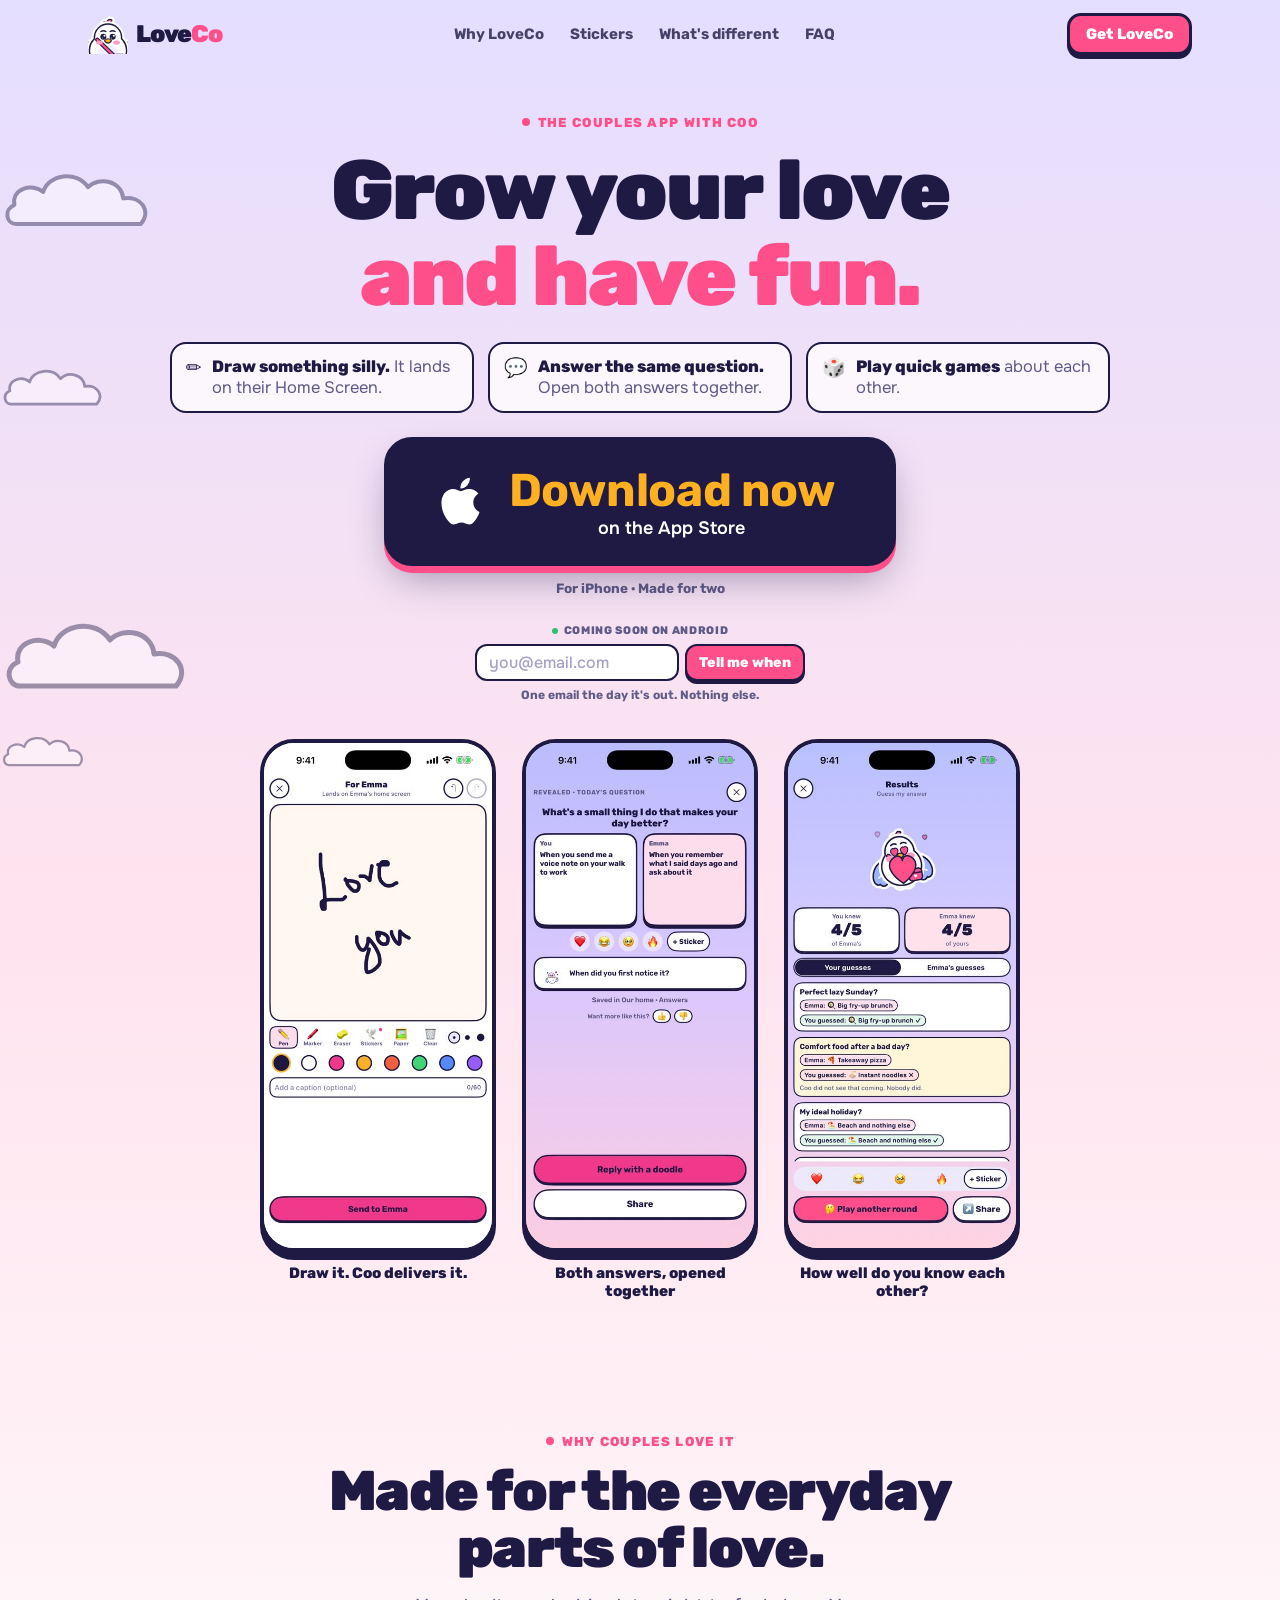
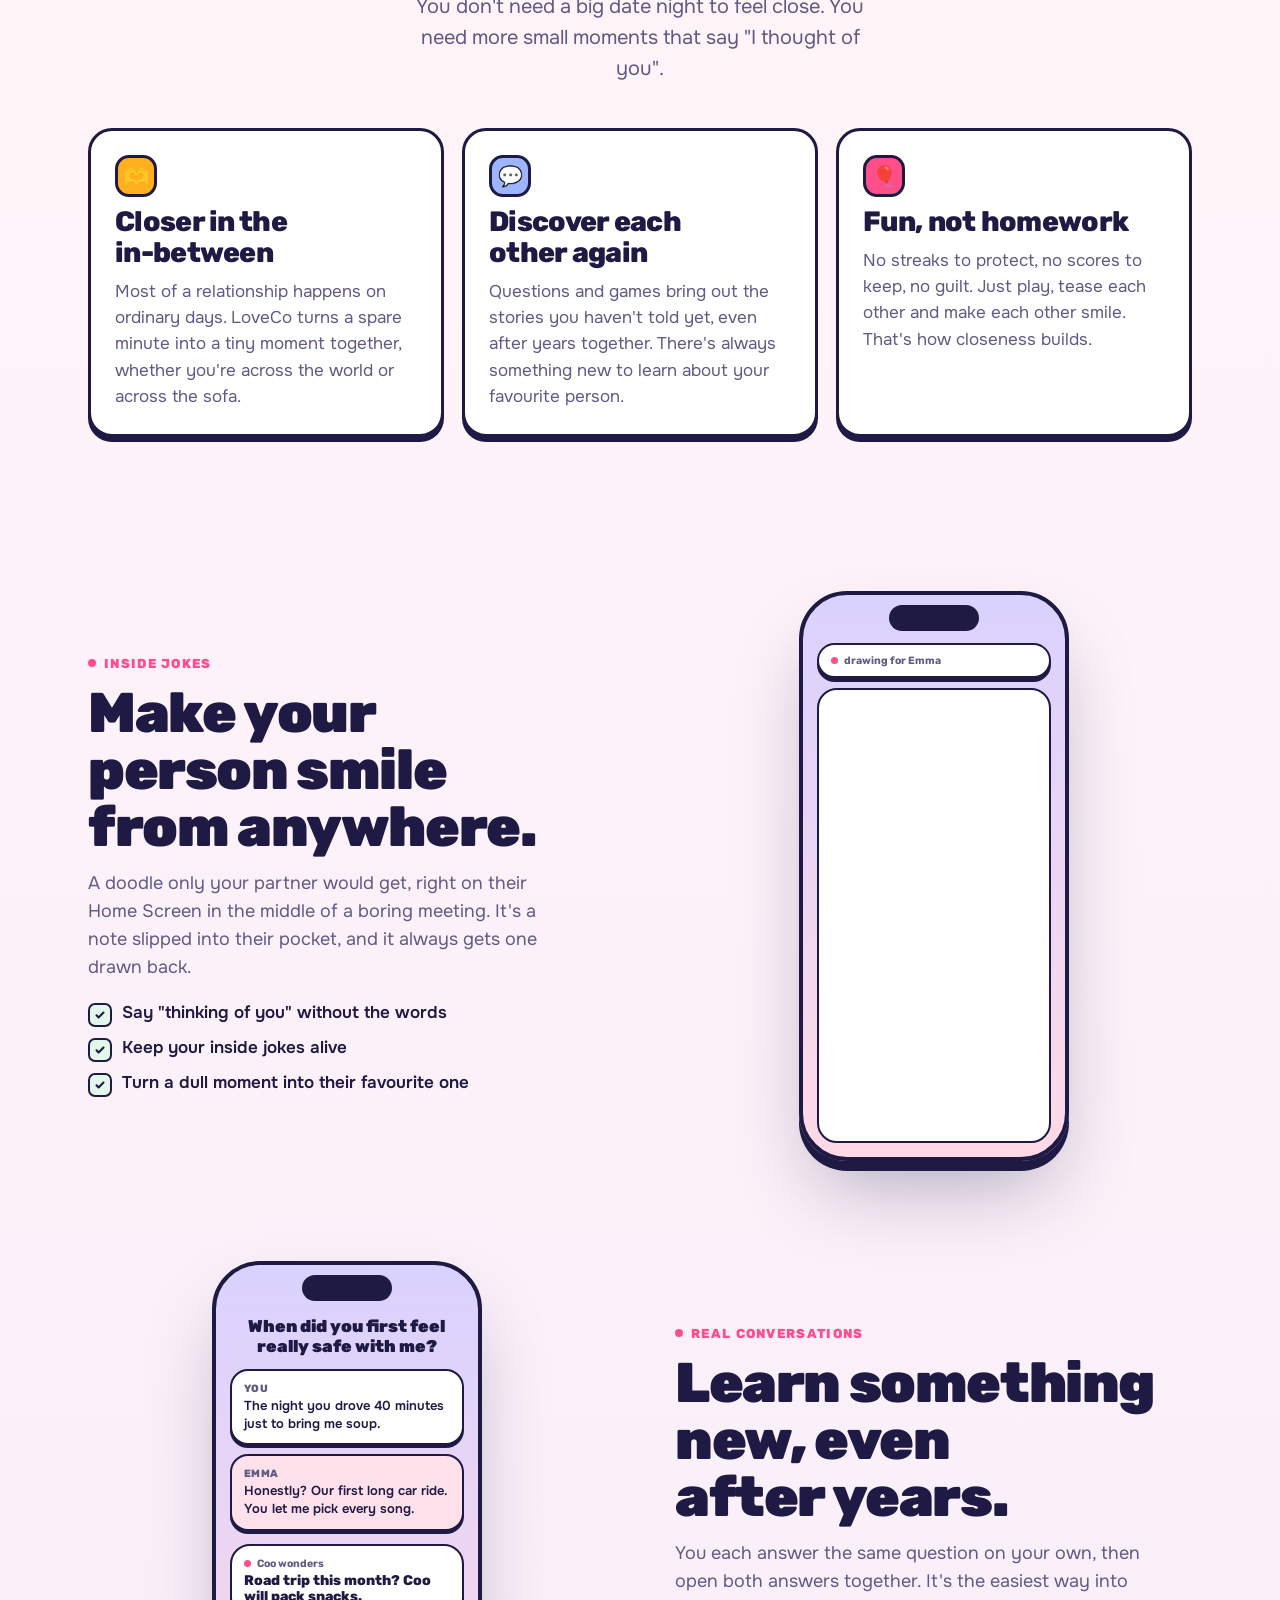
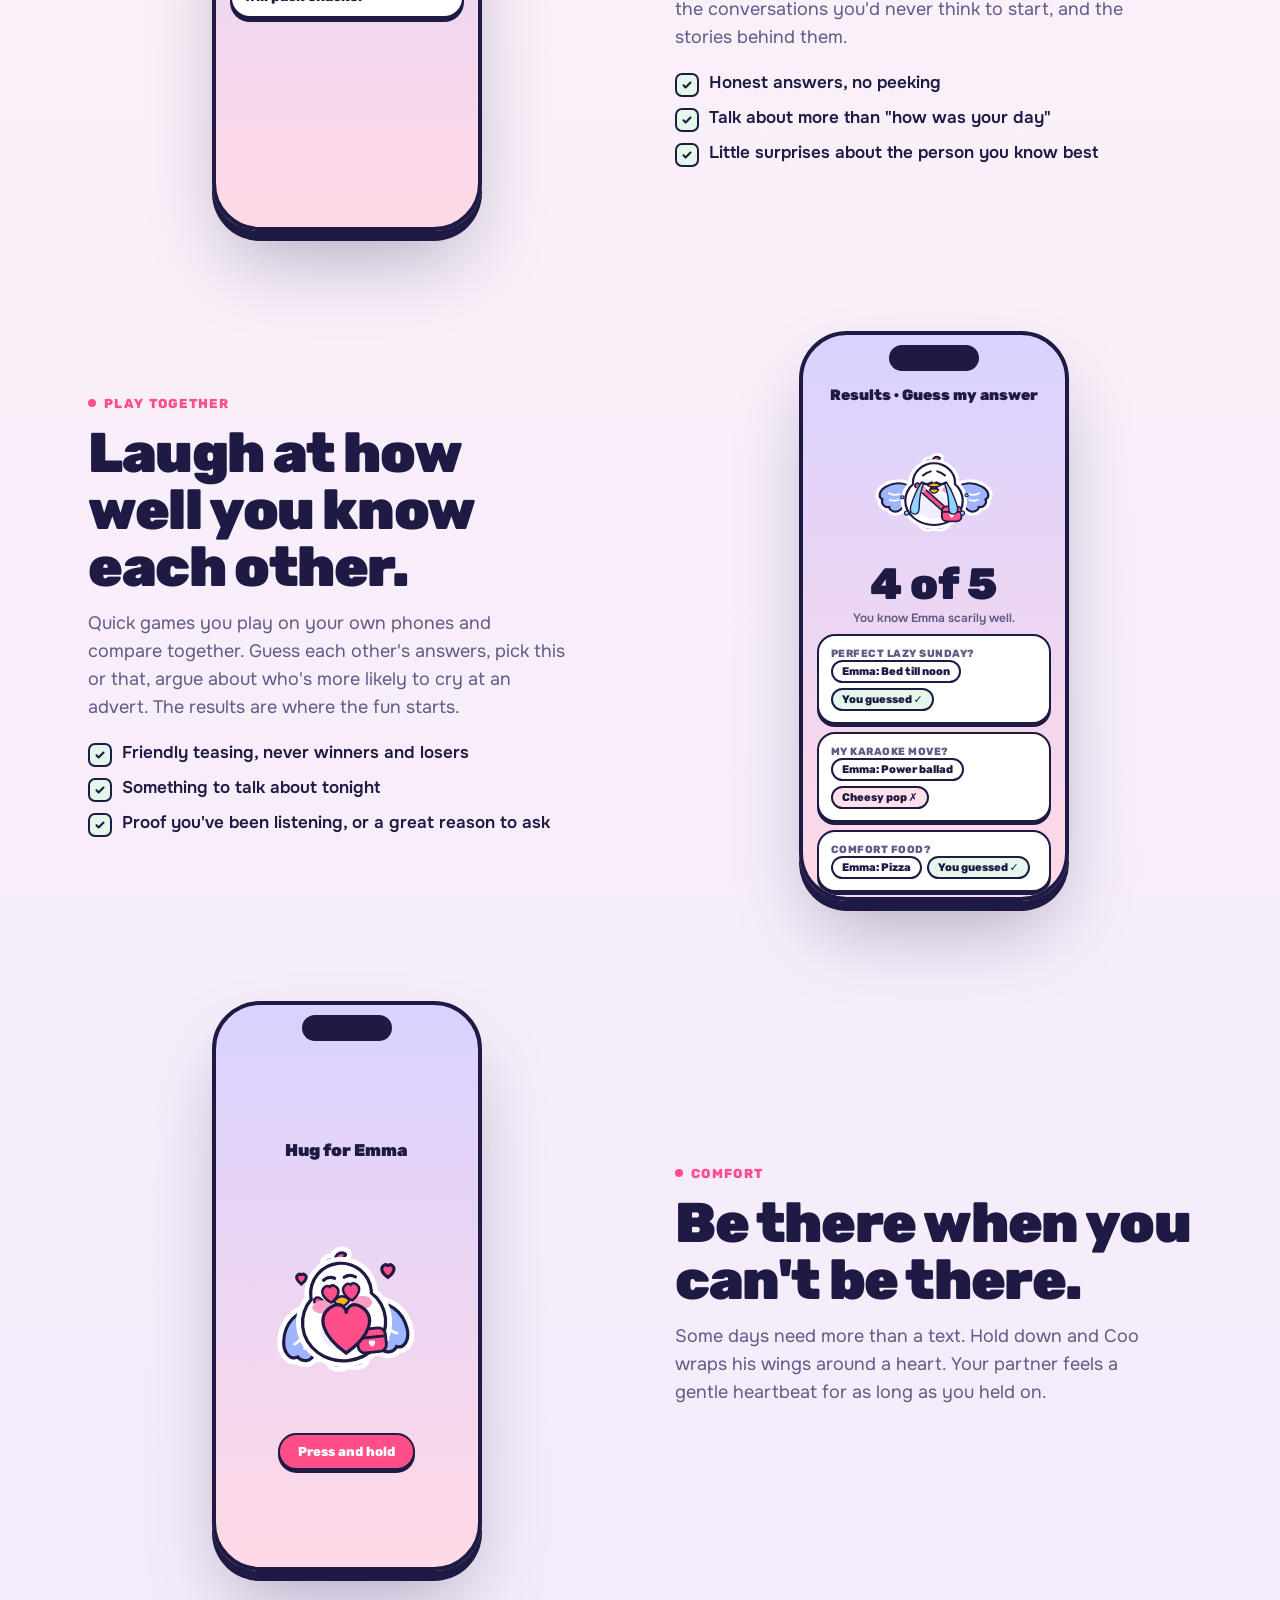
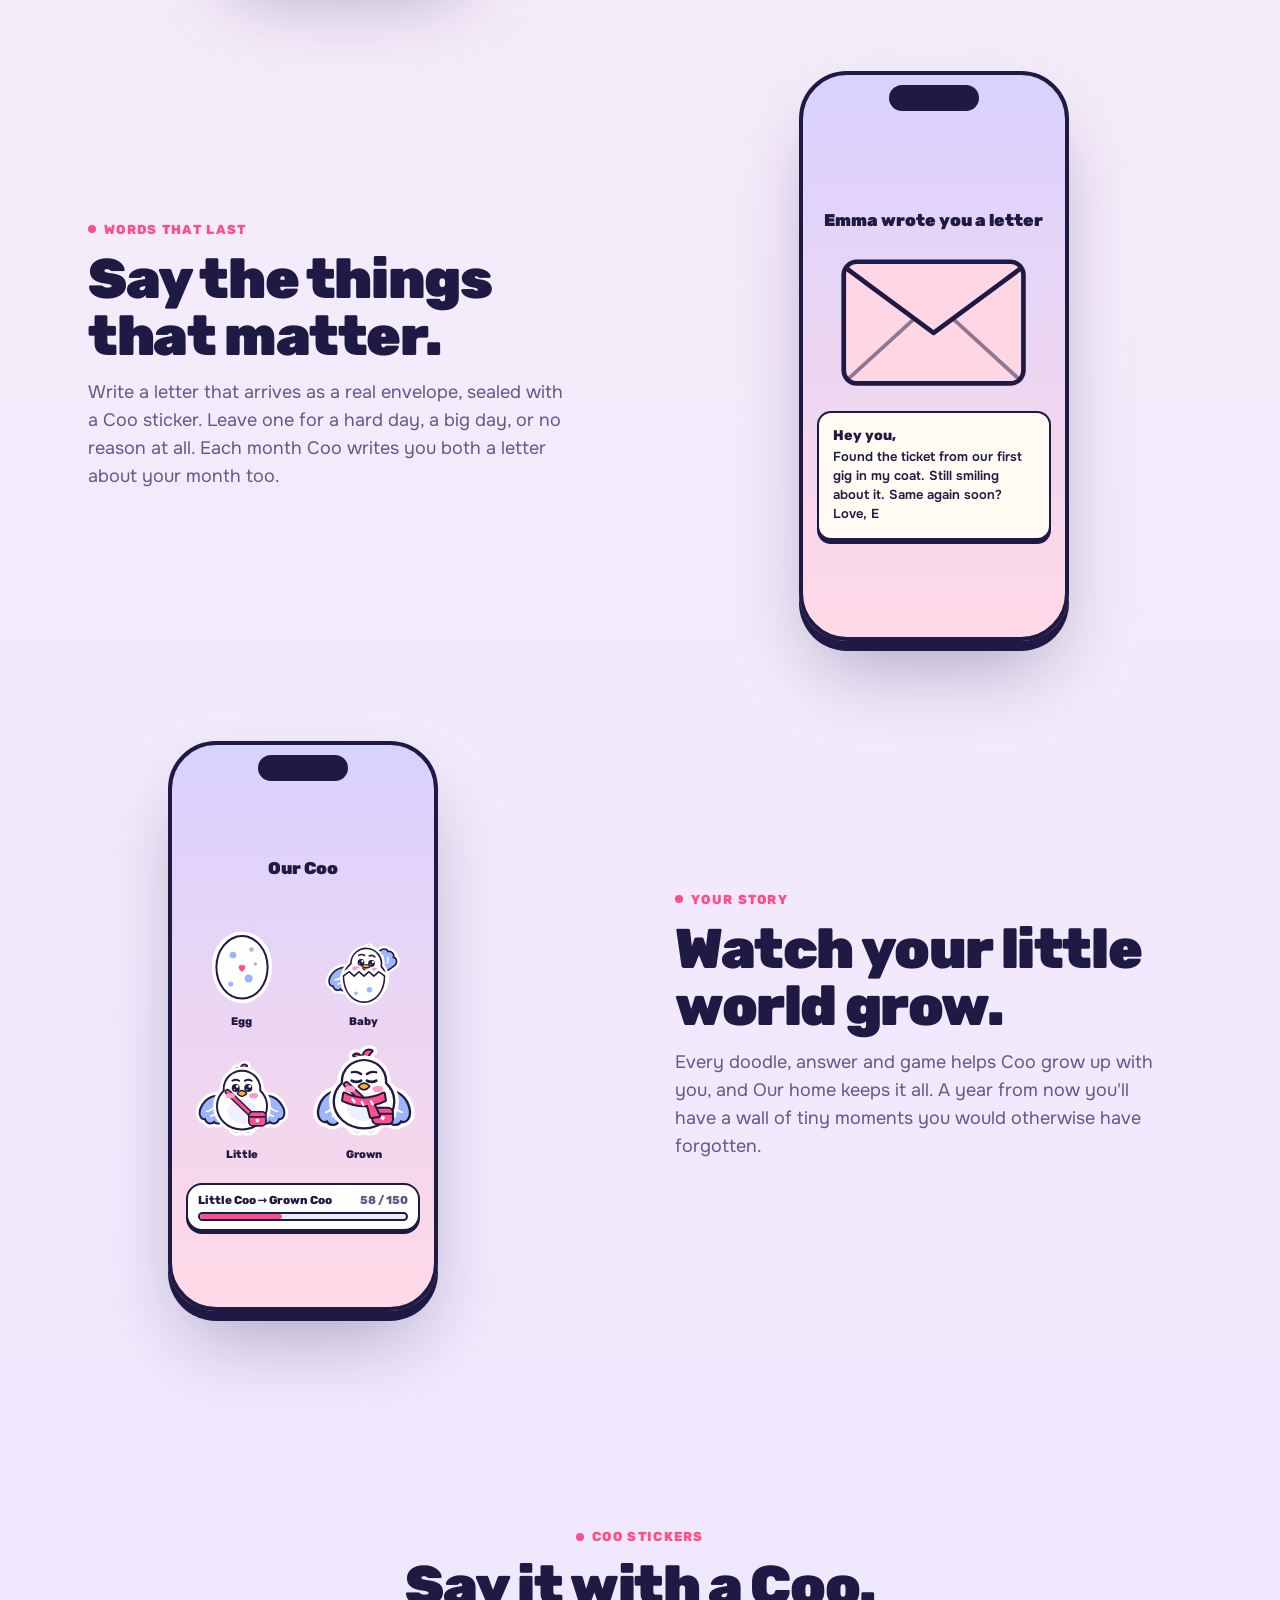
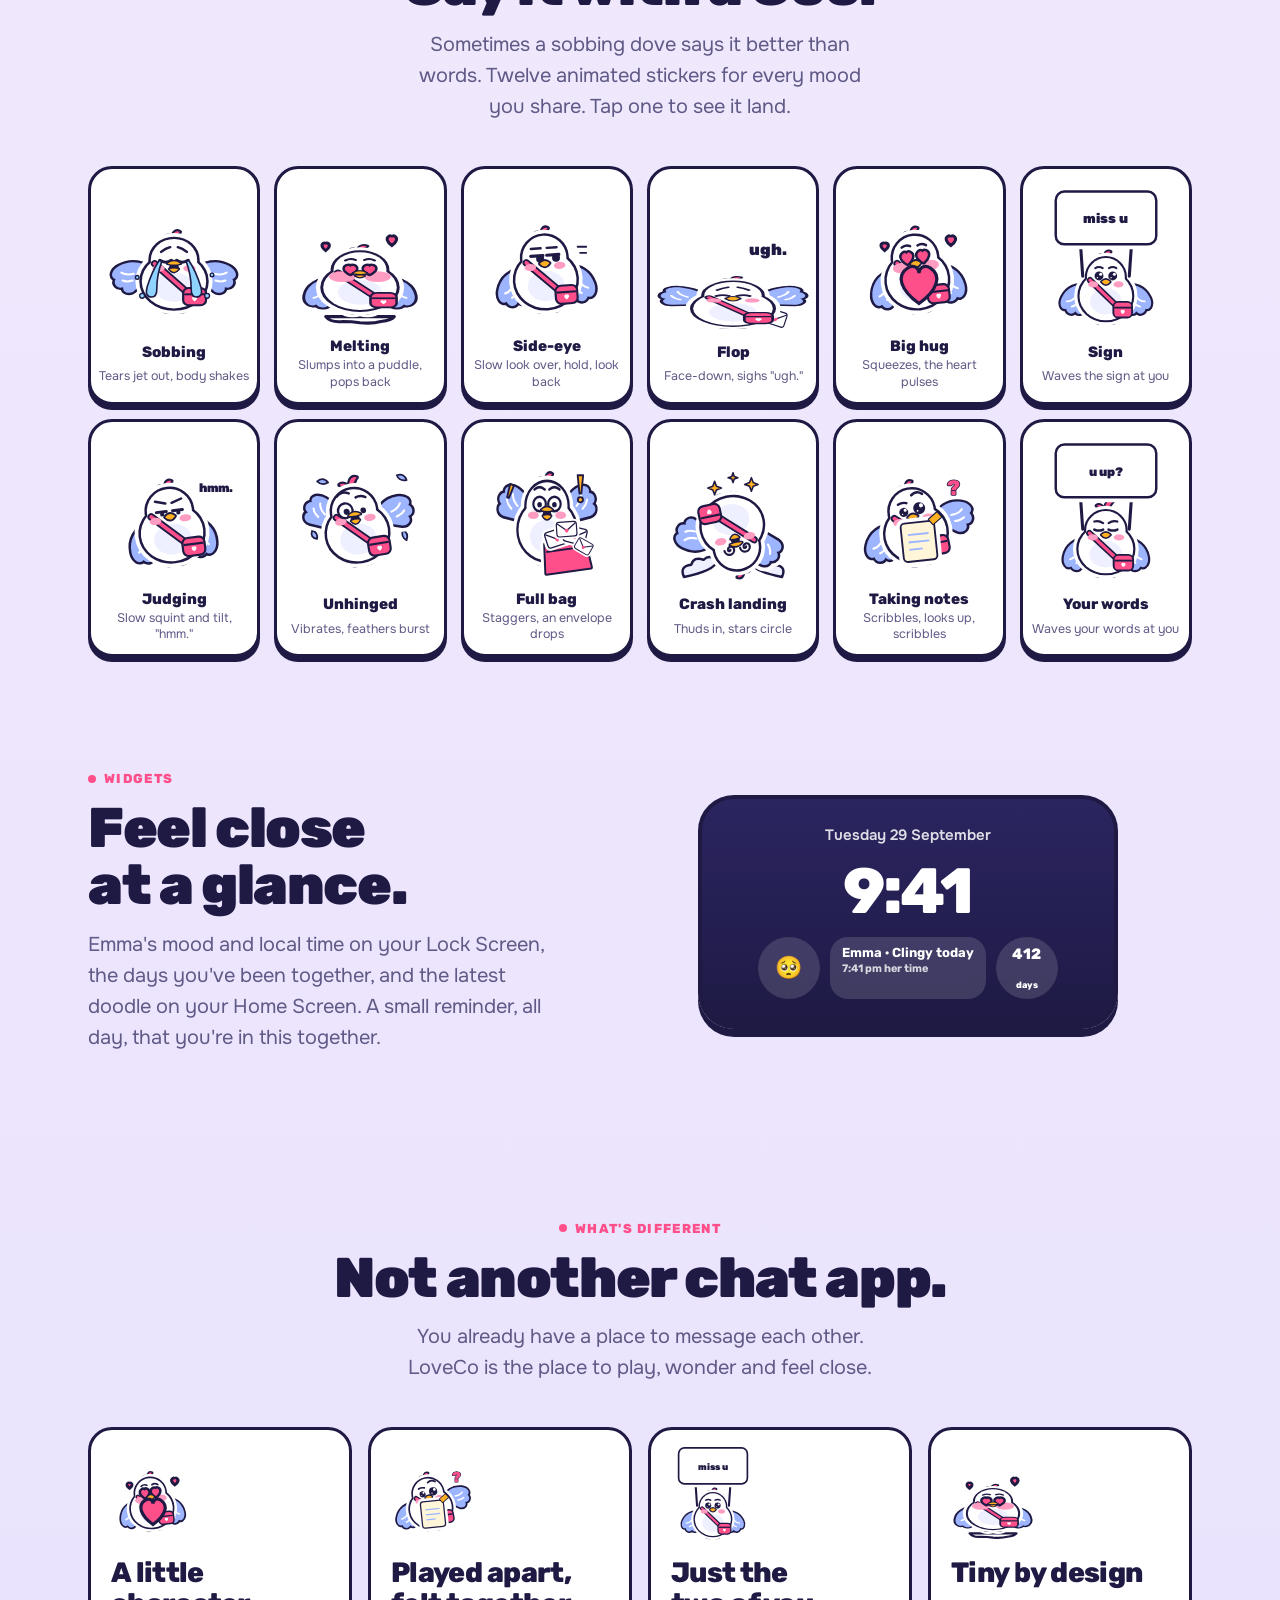
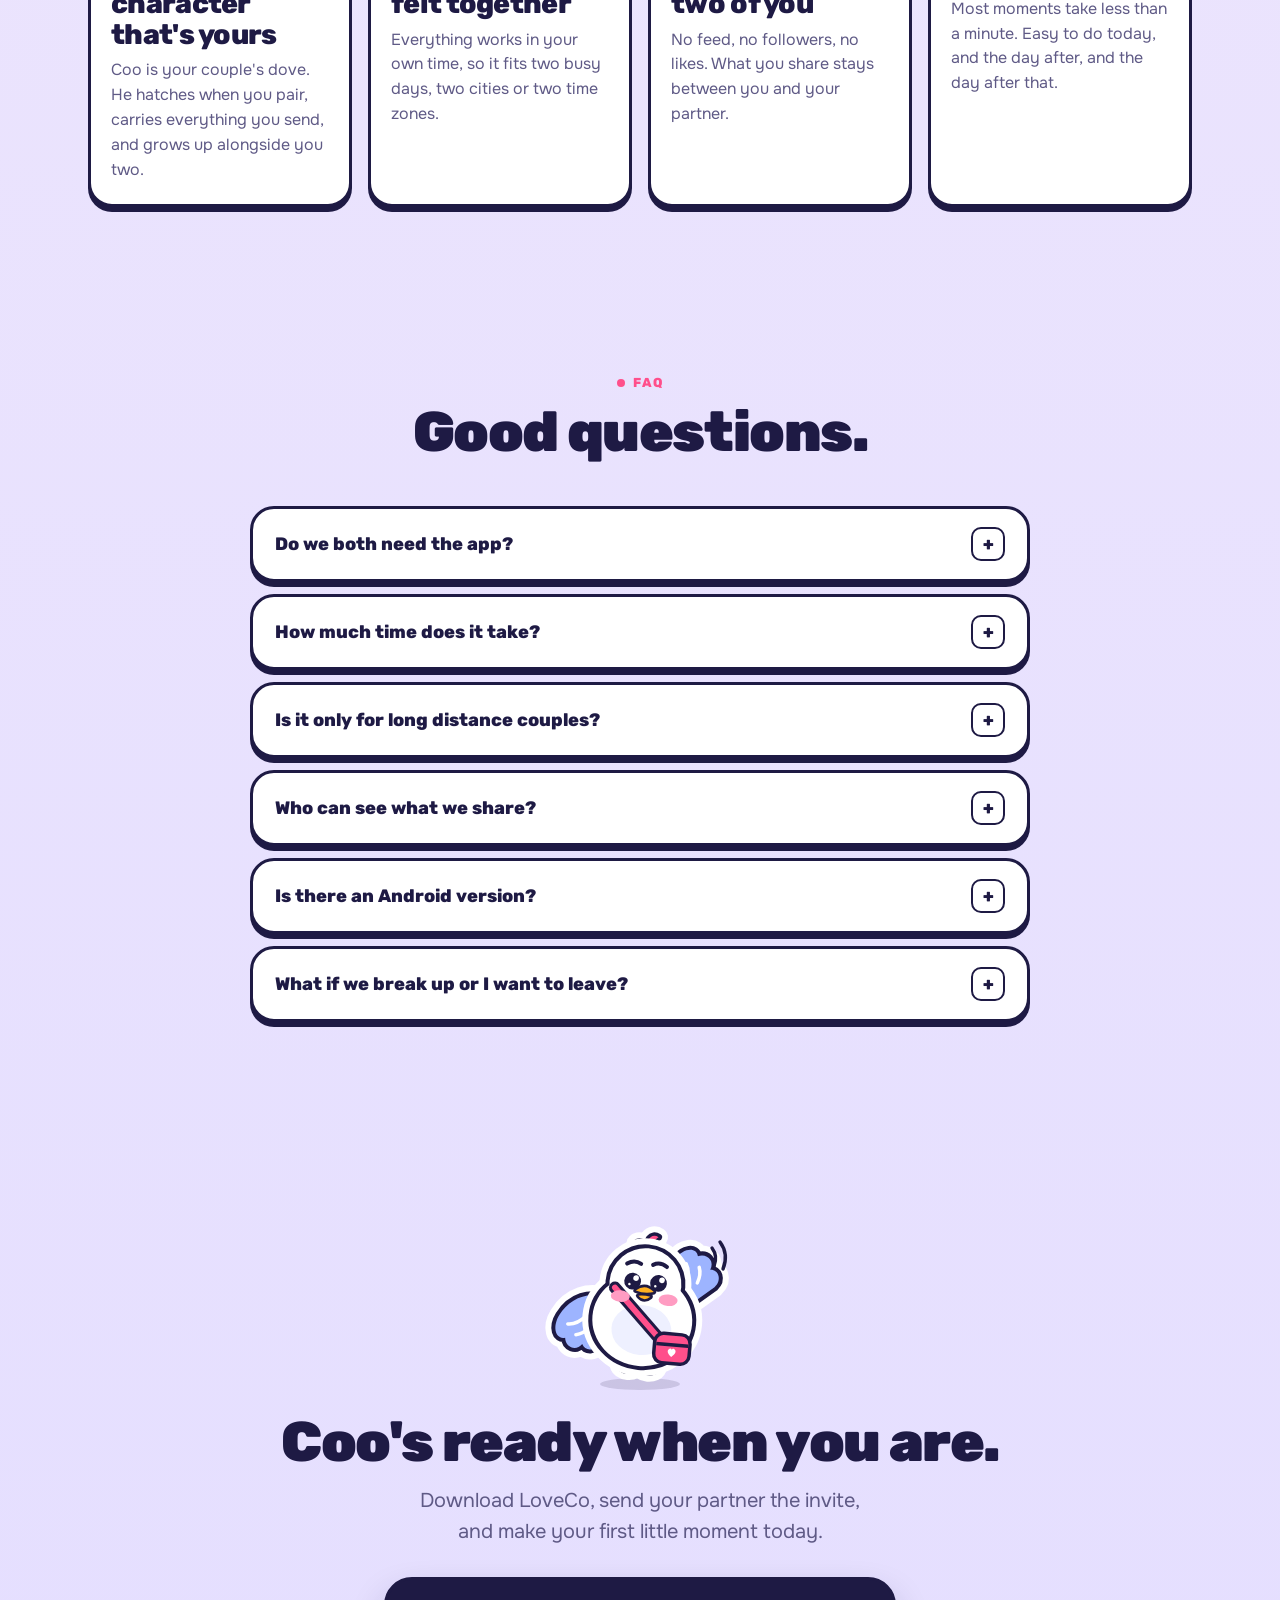
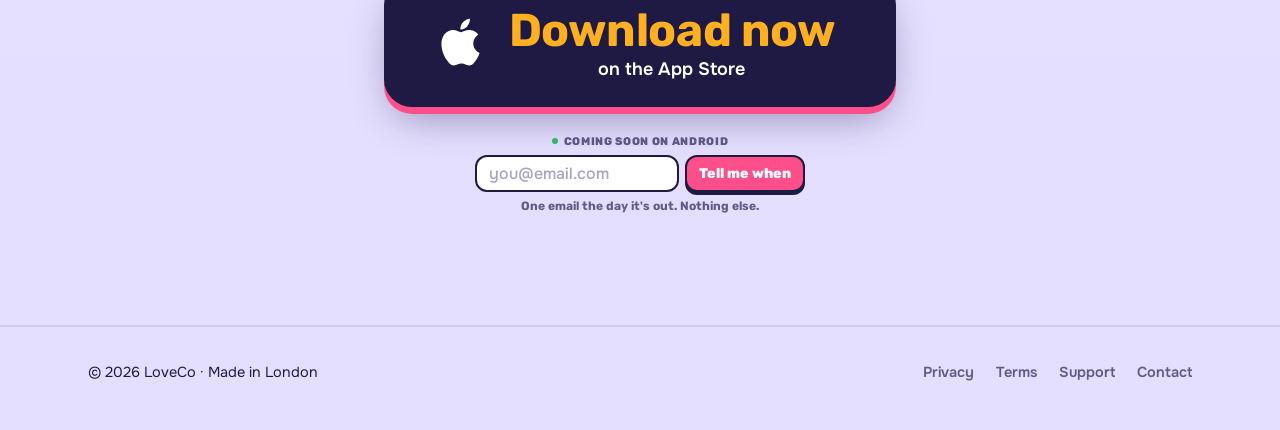
==== commit a5b498a1: "New top of the homepage: three benefit lines, 'Download now on the App Store', real app screens Foun" ====
--- a/index.html
+++ b/index.html
@@ -13,8 +13,8 @@
 <meta name="apple-itunes-app" content="app-id=6757470996">
 <link rel="icon" href="data:image/svg+xml,%3Csvg xmlns='http://www.w3.org/2000/svg' viewBox='0 0 100 100'%3E%3Ctext y='.9em' font-size='88'%3E%F0%9F%95%8A%EF%B8%8F%3C/text%3E%3C/svg%3E">
 <script>(function(u,d){d.className+=/Android/i.test(u)?' os-android':/iPhone|iPad|iPod/i.test(u)?' os-ios':' os-other'})(navigator.userAgent||'',document.documentElement)</script>
-<link rel="stylesheet" href="site.css?v=20261005c">
-<link rel="stylesheet" href="coo-anim.css?v=20261005c">
+<link rel="stylesheet" href="site.css?v=20261005d">
+<link rel="stylesheet" href="coo-anim.css?v=20261005d">
 </head>
 <body>
 
@@ -31,17 +31,21 @@
   </div>
 </nav>
 
-<header class="hero hero-center" id="top">
+<header class="hero hero-center hero-v2" id="top">
   <div class="clouds" aria-hidden="true" id="clouds"></div>
   <div class="wrap">
     <div>
-      <span class="kick">For couples who want more little moments</span>
-      <h1 style="margin-top:14px">Grow your love<br><span class="pink">and have fun.</span></h1>
-      <p class="lede">The small, silly, sweet things that keep two people close. Draw your partner an inside joke, discover something new about each other, laugh at how differently you answered. Coo carries it all between you.</p>
+      <span class="kick">The couples app with Coo</span>
+      <h1>Grow your love<br><span class="pink">and have fun.</span></h1>
+      <ul class="vals">
+        <li><span aria-hidden="true">✏️</span><p><b>Draw something silly.</b> It lands on their Home Screen.</p></li>
+        <li><span aria-hidden="true">💬</span><p><b>Answer the same question.</b> Open both answers together.</p></li>
+        <li><span aria-hidden="true">🎲</span><p><b>Play quick games</b> about each other.</p></li>
+      </ul>
       <div class="cta-row">
-        <a class="appstore big" href="https://apps.apple.com/app/loveco/id6757470996" aria-label="Download LoveCo on the App Store">
+        <a class="appstore big" href="https://apps.apple.com/app/loveco/id6757470996" aria-label="Download LoveCo now on the App Store">
           <svg viewBox="0 0 24 24" aria-hidden="true"><path d="M16.37 12.62c-.02-2.3 1.88-3.4 1.96-3.46-1.07-1.56-2.73-1.78-3.32-1.8-1.41-.14-2.76.83-3.47.83-.72 0-1.82-.81-2.99-.79-1.54.02-2.96.9-3.75 2.27-1.6 2.78-.41 6.89 1.15 9.14.76 1.1 1.67 2.34 2.86 2.3 1.15-.05 1.58-.74 2.97-.74 1.38 0 1.78.74 2.99.72 1.24-.02 2.02-1.12 2.77-2.23.87-1.28 1.23-2.52 1.25-2.58-.03-.01-2.4-.92-2.42-3.66zM14.1 5.86c.63-.77 1.06-1.83.94-2.89-.91.04-2.02.61-2.67 1.37-.58.67-1.1 1.76-.96 2.8 1.02.08 2.05-.52 2.69-1.28z"/></svg>
-          <span><small>Download on the</small><b>App Store</b></span>
+          <span><b>Download now</b><small>on the App Store</small></span>
         </a>
         <span class="fine">For iPhone · Made for two</span>
         <div class="droid" id="android">
@@ -56,30 +60,10 @@
         </div>
       </div>
     </div>
-
-    <div class="demo" id="heroDemo" style="min-height:560px">
-      <div class="float-stk" data-depth="18" style="left:0;top:4%"><span data-astk="sob" data-px="110"></span></div>
-      <div class="float-stk" data-depth="-14" style="right:0;top:10%"><span data-astk="sideeye" data-px="104"></span></div>
-      <div class="float-stk" data-depth="22" style="left:2%;bottom:6%"><span data-astk="hug" data-px="112"></span></div>
-      <div class="phone" id="heroPhone">
-        <div class="screen">
-          <div class="chips">
-            <span class="chip"><span class="av">E</span><span>Emma ›<small>7:42 pm her time</small></span></span>
-            <span class="chip"><span class="av me">J</span><span>You<small>Set status</small></span></span>
-          </div>
-          <div class="bubble tail swap" id="heroBubble">
-            <span class="bl" id="heroLabel">today's question</span>
-            <div class="bt" id="heroTitle">What's a tiny thing I do that you secretly love?</div>
-            <span class="mini" id="heroBtn">Answer</span>
-          </div>
-          <div class="stage"><div class="cw" id="heroCoo"></div></div>
-          <div class="growth">
-            <div class="gt">Baby Coo → Little Coo <span id="growN">22 / 30</span></div>
-            <div class="track"><i id="growBar"></i></div>
-          </div>
-        </div>
-      </div>
-      <div class="flyer" id="flyer" aria-hidden="true"></div>
+    <div class="clips" aria-label="LoveCo on an iPhone">
+      <figure><div class="shot"><video muted loop playsinline preload="metadata" poster="media/draw.jpg" width="440" height="956" data-clip><source src="media/draw.mp4" type="video/mp4"></video></div><figcaption>Draw it. Coo delivers it.</figcaption></figure>
+      <figure><div class="shot"><video muted loop playsinline preload="metadata" poster="media/reveal.jpg" width="440" height="956" data-clip><source src="media/reveal.mp4" type="video/mp4"></video></div><figcaption>Both answers, opened together</figcaption></figure>
+      <figure><div class="shot"><img src="media/game.jpg" alt="Results of a LoveCo game: how well two partners guessed each other's answers" width="440" height="956" loading="lazy"></div><figcaption>How well do you know each other?</figcaption></figure>
     </div>
   </div>
 </header>
@@ -302,9 +286,9 @@
     <h2 class="rv">Coo's ready when you are.</h2>
     <p class="lede rv" style="margin:14px auto 0">Download LoveCo, send your partner the invite, and make your first little moment today.</p>
     <div class="cta-row rv">
-      <a class="appstore big" href="https://apps.apple.com/app/loveco/id6757470996" aria-label="Download LoveCo on the App Store">
+      <a class="appstore big" href="https://apps.apple.com/app/loveco/id6757470996" aria-label="Download LoveCo now on the App Store">
         <svg viewBox="0 0 24 24" aria-hidden="true"><path d="M16.37 12.62c-.02-2.3 1.88-3.4 1.96-3.46-1.07-1.56-2.73-1.78-3.32-1.8-1.41-.14-2.76.83-3.47.83-.72 0-1.82-.81-2.99-.79-1.54.02-2.96.9-3.75 2.27-1.6 2.78-.41 6.89 1.15 9.14.76 1.1 1.67 2.34 2.86 2.3 1.15-.05 1.58-.74 2.97-.74 1.38 0 1.78.74 2.99.72 1.24-.02 2.02-1.12 2.77-2.23.87-1.28 1.23-2.52 1.25-2.58-.03-.01-2.4-.92-2.42-3.66zM14.1 5.86c.63-.77 1.06-1.83.94-2.89-.91.04-2.02.61-2.67 1.37-.58.67-1.1 1.76-.96 2.8 1.02.08 2.05-.52 2.69-1.28z"/></svg>
-        <span><small>Download on the</small><b>App Store</b></span>
+        <span><b>Download now</b><small>on the App Store</small></span>
       </a>
       <div class="droid">
         <span class="droid-tag">Coming soon on Android</span>
@@ -327,7 +311,7 @@
   </div>
 </footer>
 
-<script src="coo.js?v=20261005c"></script>
-<script src="site.js?v=20261005c"></script>
+<script src="coo.js?v=20261005d"></script>
+<script src="site.js?v=20261005d"></script>
 </body>
 </html>
--- a/site.css
+++ b/site.css
@@ -373,3 +373,53 @@
 .appstore.big{padding:20px 36px 20px 28px}
 .appstore.big b{font-size:34px}.appstore.big small{font-size:15px}.appstore.big svg{width:46px;height:46px}
 @media (min-width:720px){.appstore.big{padding:26px 58px 26px 44px;border-radius:28px}.appstore.big b{font-size:46px}.appstore.big small{font-size:17px}.appstore.big svg{width:62px;height:62px}}
+
+/* Hero v2 (5 Oct): headline, three benefit lines, the App Store button, then real app screens */
+.hero-v2 .wrap{gap:34px}
+.hero-v2 h1{margin-top:14px}
+.vals{list-style:none;margin:22px auto 0;padding:0;display:grid;gap:10px;max-width:520px;text-align:left}
+.vals li{display:flex;gap:10px;align-items:flex-start;background:rgba(255,255,255,.75);border:2.5px solid var(--ink);border-radius:16px;padding:10px 14px}
+.vals li span{font-size:19px;line-height:1.3}
+.vals p{font-size:16.5px;line-height:1.3;color:var(--sub)}
+.vals b{font-family:var(--f-d);font-weight:800;color:var(--ink)}
+.hero-v2 .cta-row{margin-top:24px}
+@media (min-width:900px){.vals{grid-template-columns:repeat(3,1fr);max-width:940px;gap:14px}.vals li{padding:12px 14px}}
+.clips{display:flex;gap:26px;justify-content:center;width:100%}
+.clips figure{margin:0;flex:0 0 auto;width:236px;display:grid;gap:12px;justify-items:center;align-content:start}
+.shot{width:100%;aspect-ratio:440/956;border:4px solid var(--ink);border-radius:34px;overflow:hidden;box-shadow:0 8px 0 var(--ink);background:#fff;line-height:0}
+.shot video,.shot img{width:100%;height:100%;object-fit:cover;display:block}
+.clips figcaption{font:800 15px var(--f-d);color:var(--ink);text-align:center;line-height:1.2}
+@media (max-width:820px){
+  .clips{justify-content:flex-start;overflow-x:auto;scroll-snap-type:x mandatory;padding:4px var(--gut) 14px;margin-inline:calc(-1*var(--gut));width:100vw;gap:16px;scrollbar-width:none}
+  .clips::-webkit-scrollbar{display:none}
+  .clips figure{width:62vw;max-width:260px;scroll-snap-align:center}
+}
+/* "Download now" leads the button and is the highlighted part */
+.appstore b{color:var(--honey)}
+.appstore small{opacity:1;margin-top:3px}
+.appstore.big small{font-size:15px;font-weight:600}
+@media (min-width:720px){.appstore.big small{font-size:18px}}
+/* phones: the whole pitch and the App Store button fit on the first screen */
+@media (max-width:720px){
+  .hero-v2{padding-top:6px}
+  .hero-v2 .wrap{gap:26px}
+  .hero-v2 .kick{font-size:11.5px}
+  .hero-v2 h1{margin-top:8px}
+  .vals{margin-top:14px;gap:6px}
+  .vals li{padding:7px 12px;border-width:2px;border-radius:14px}
+  .vals li span{font-size:16px}
+  .vals p{font-size:15px;line-height:1.25}
+  .hero-v2 .cta-row{margin-top:16px;gap:10px}
+  .appstore.big{padding:14px 26px 14px 20px;gap:14px}
+  .appstore.big b{font-size:min(32px,7.8vw)}
+  .appstore.big small{font-size:14px}
+  .appstore.big svg{width:40px;height:40px}
+}
+@media (max-width:720px) and (max-height:600px){
+  .nav .wrap{height:56px}
+  .hero-v2 h1{font-size:38px}
+  .vals li{padding:5px 10px}
+  .vals p{font-size:14px}
+}
+.hero-v2{padding-bottom:50px}
+@media (max-width:720px){.hero-v2{padding-bottom:24px}}
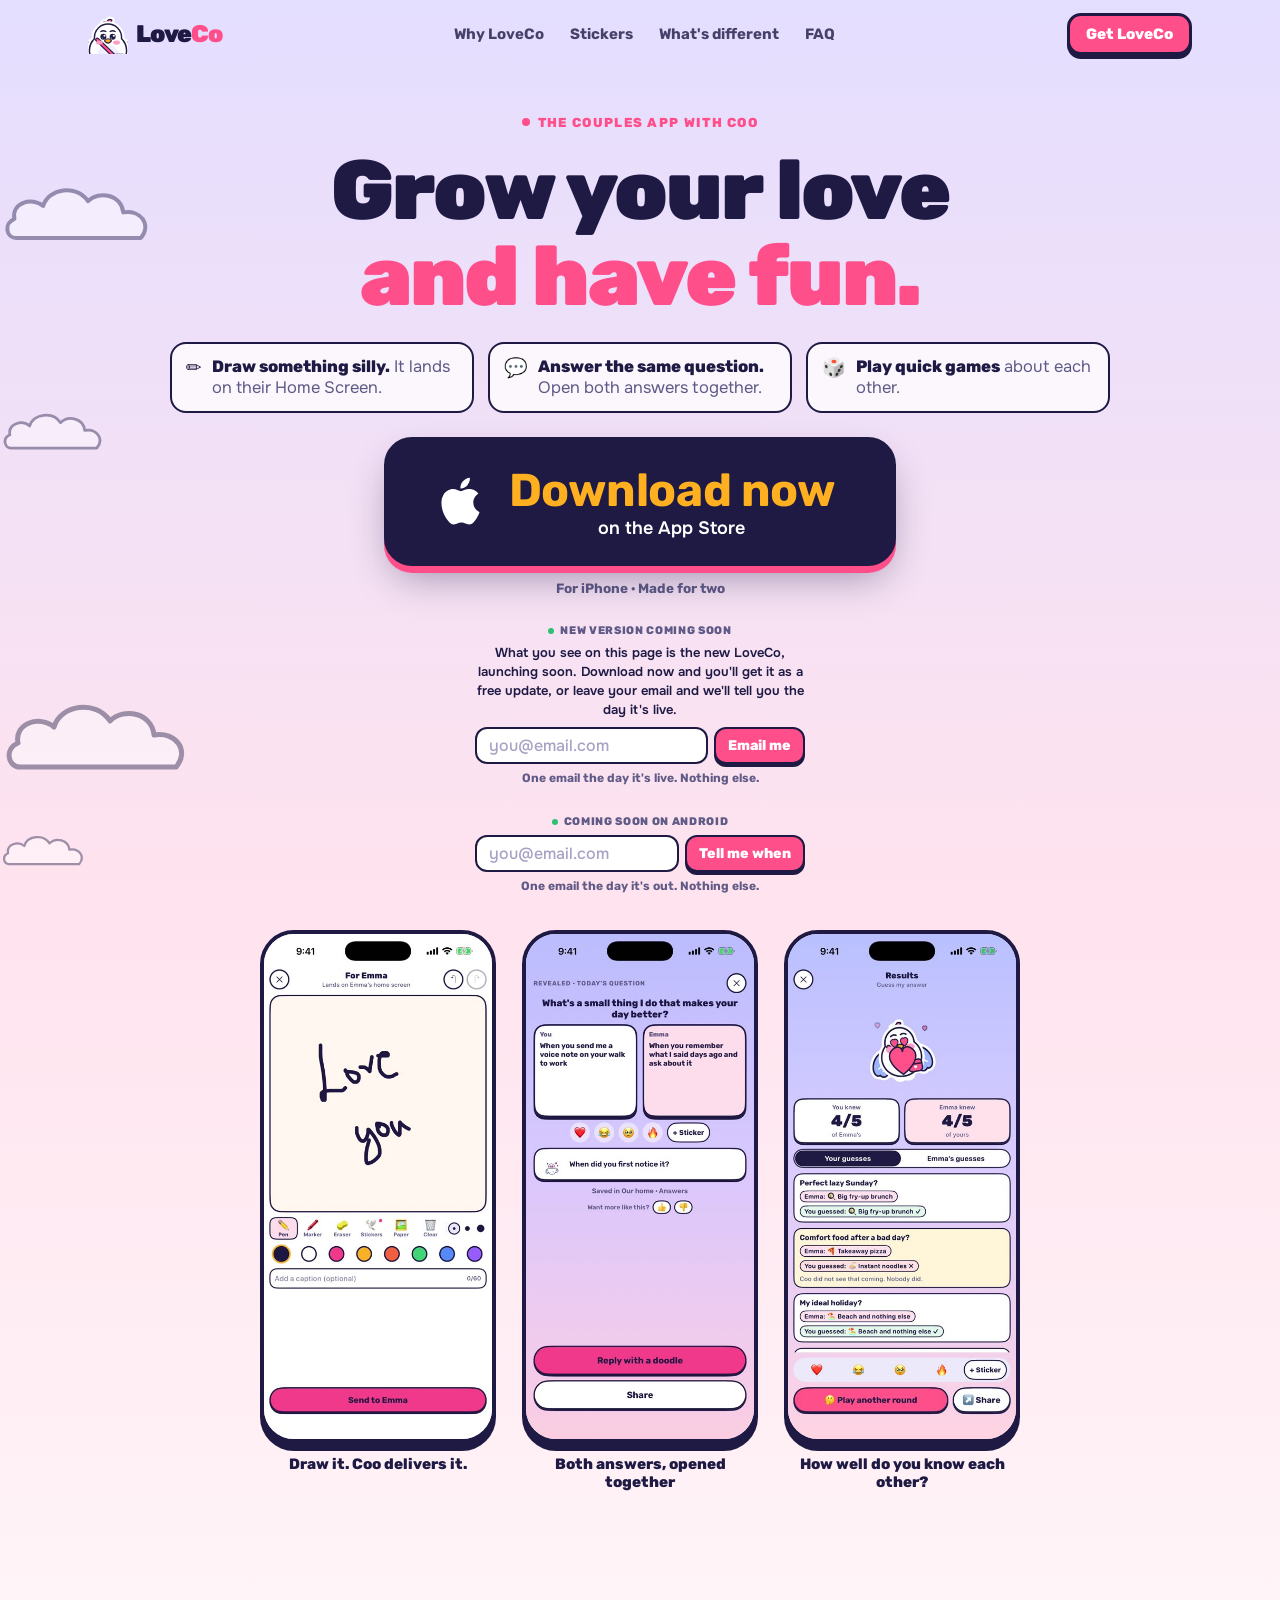
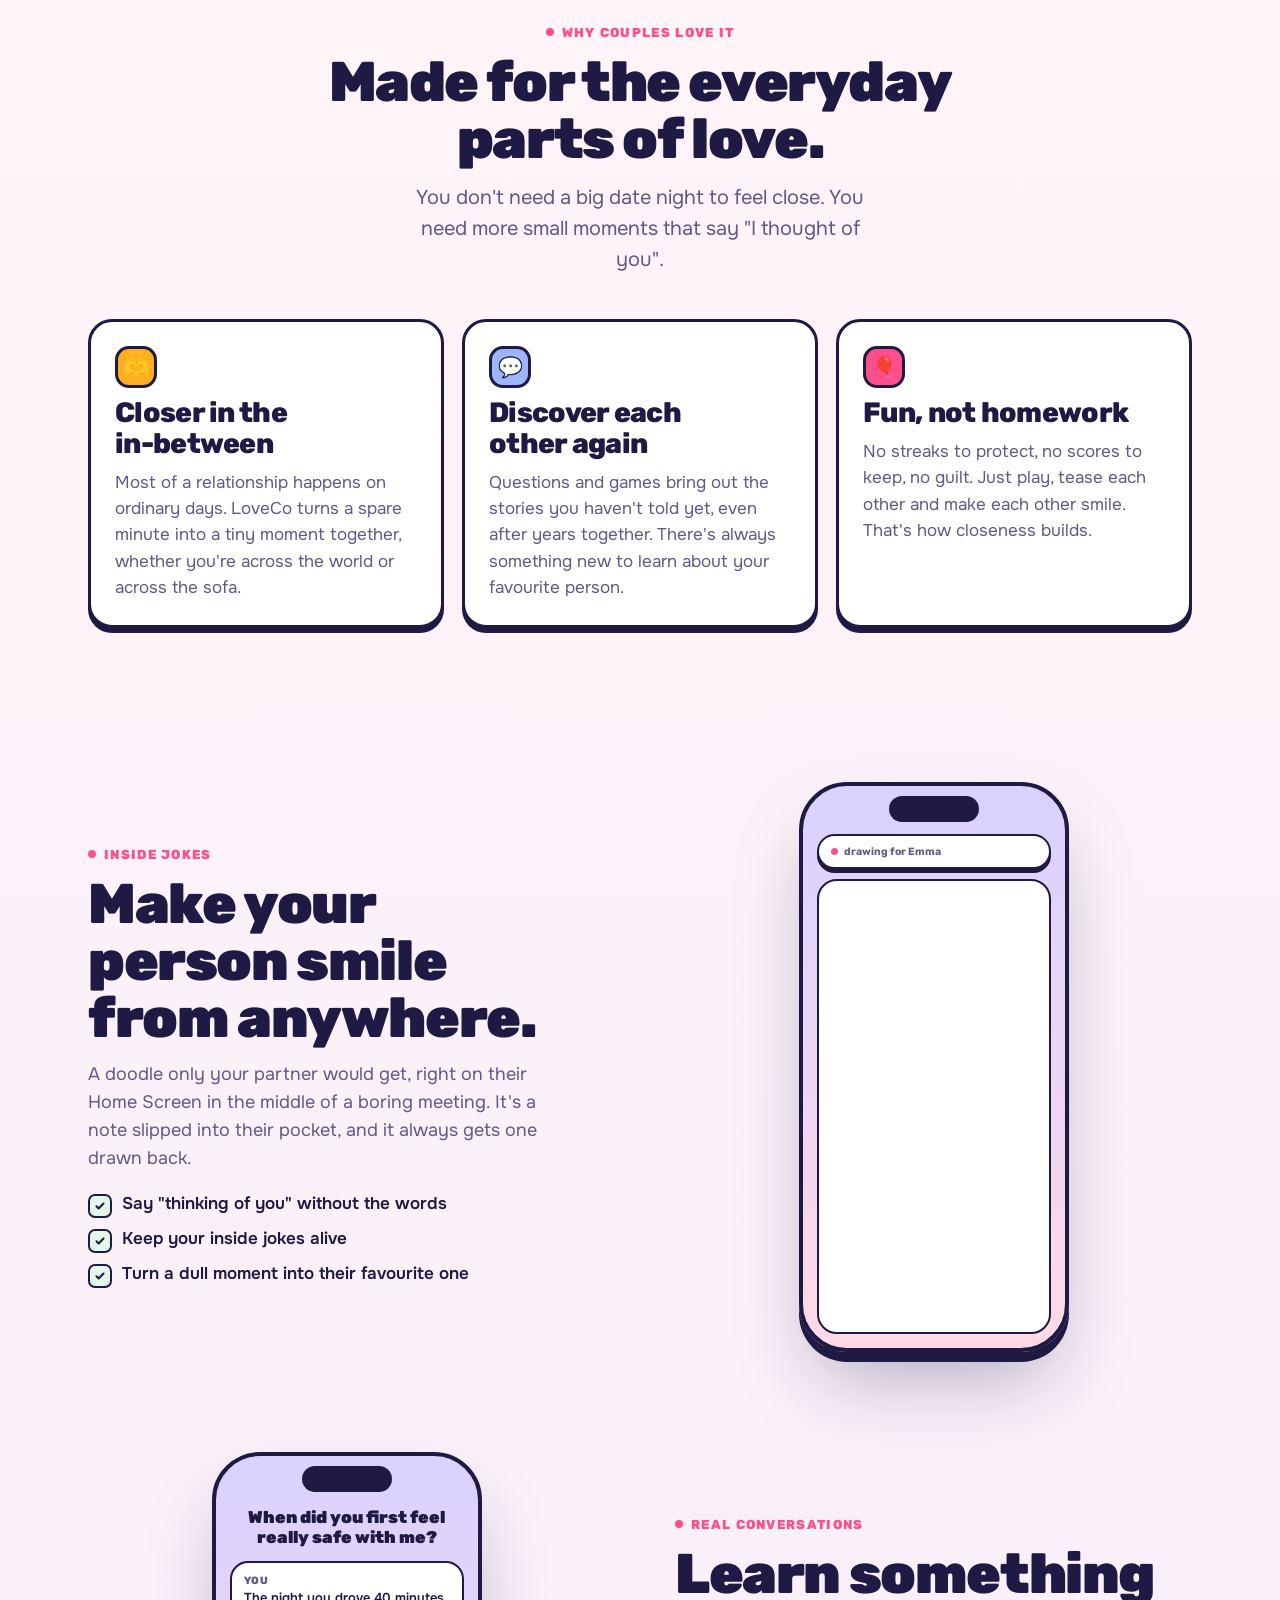
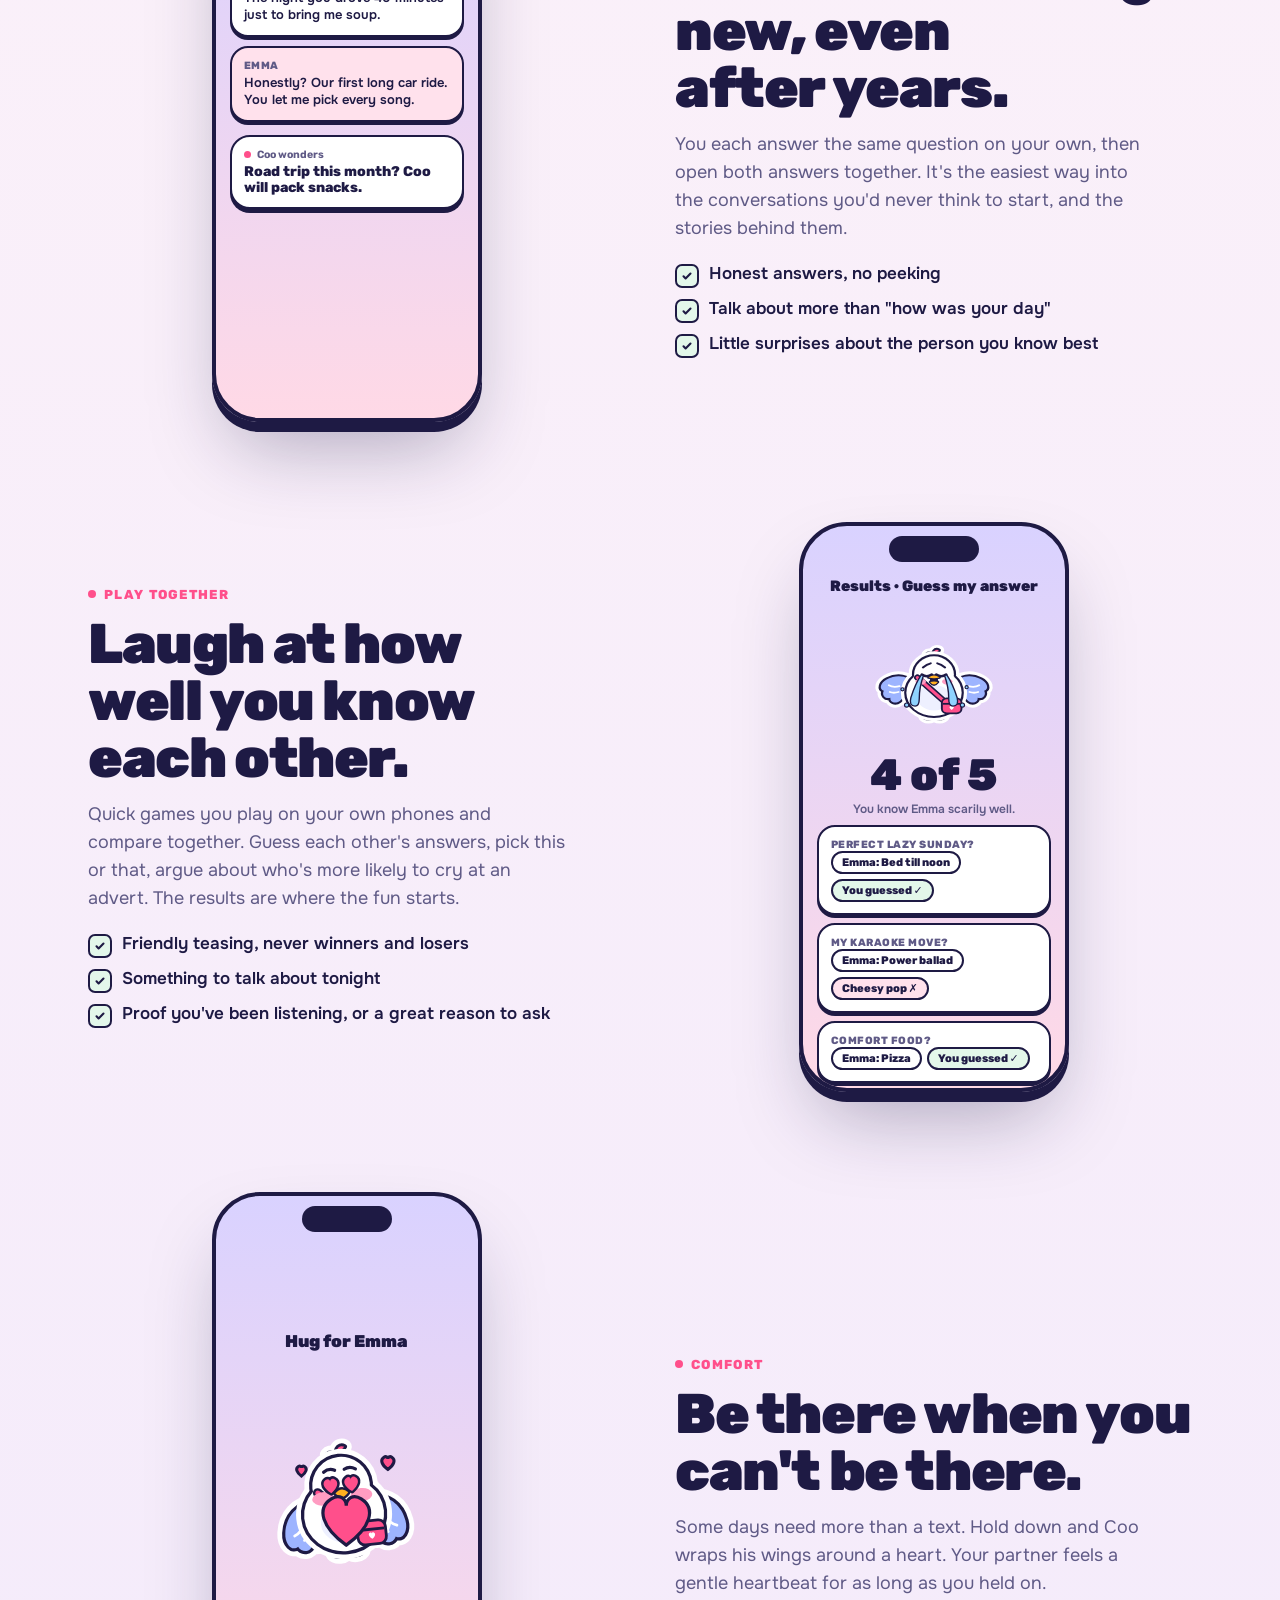
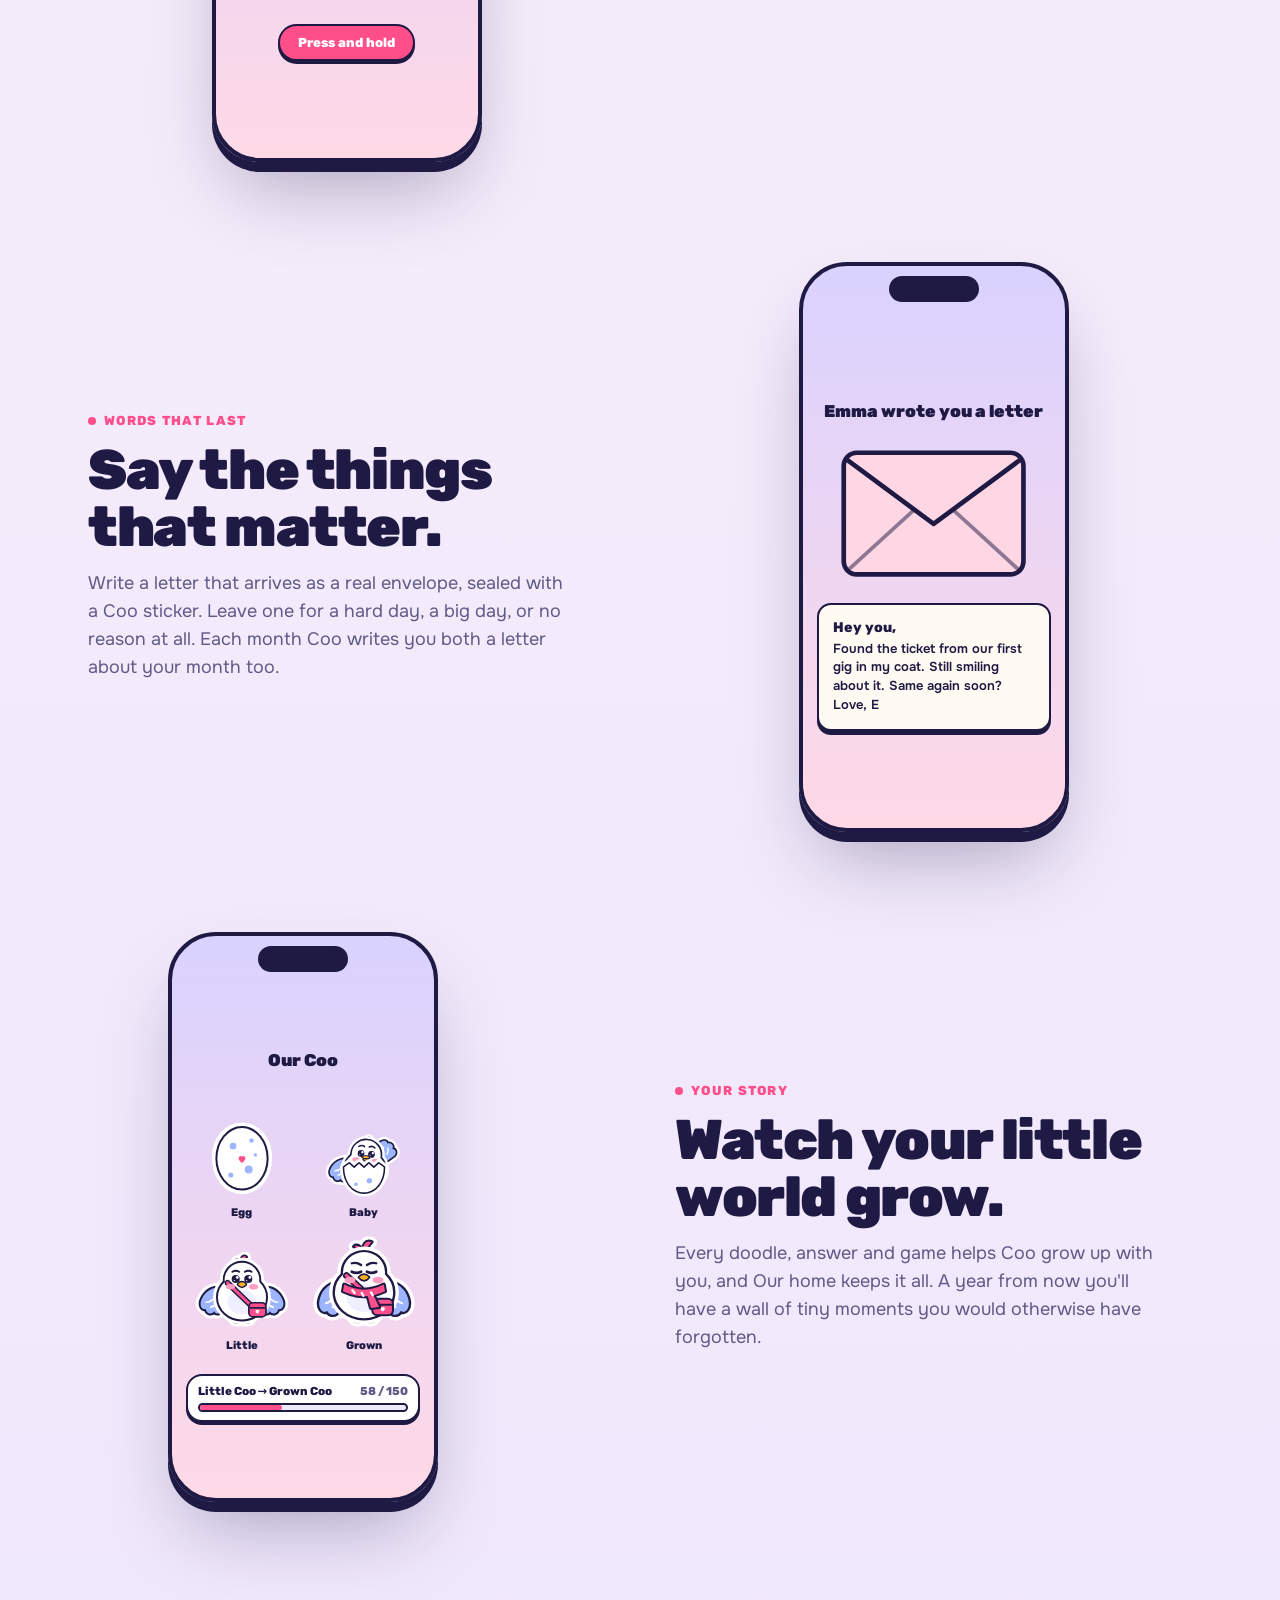
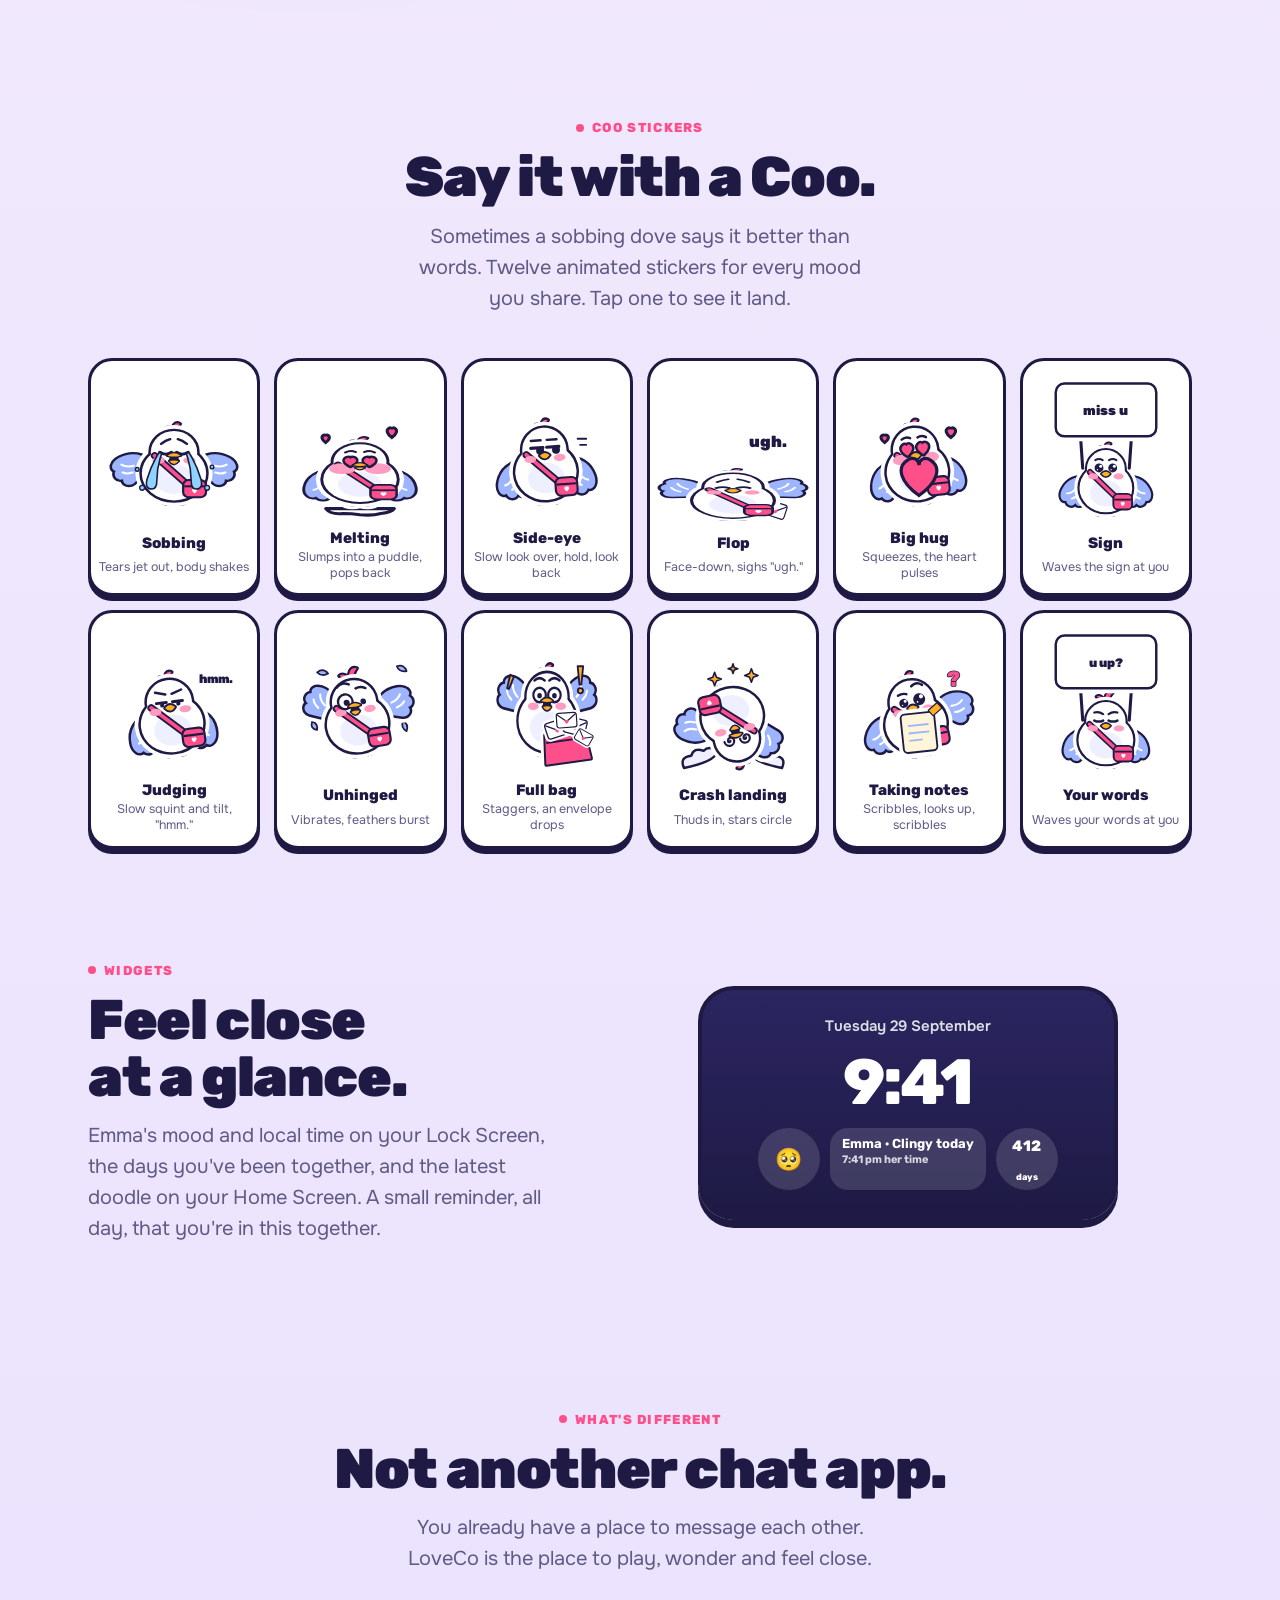
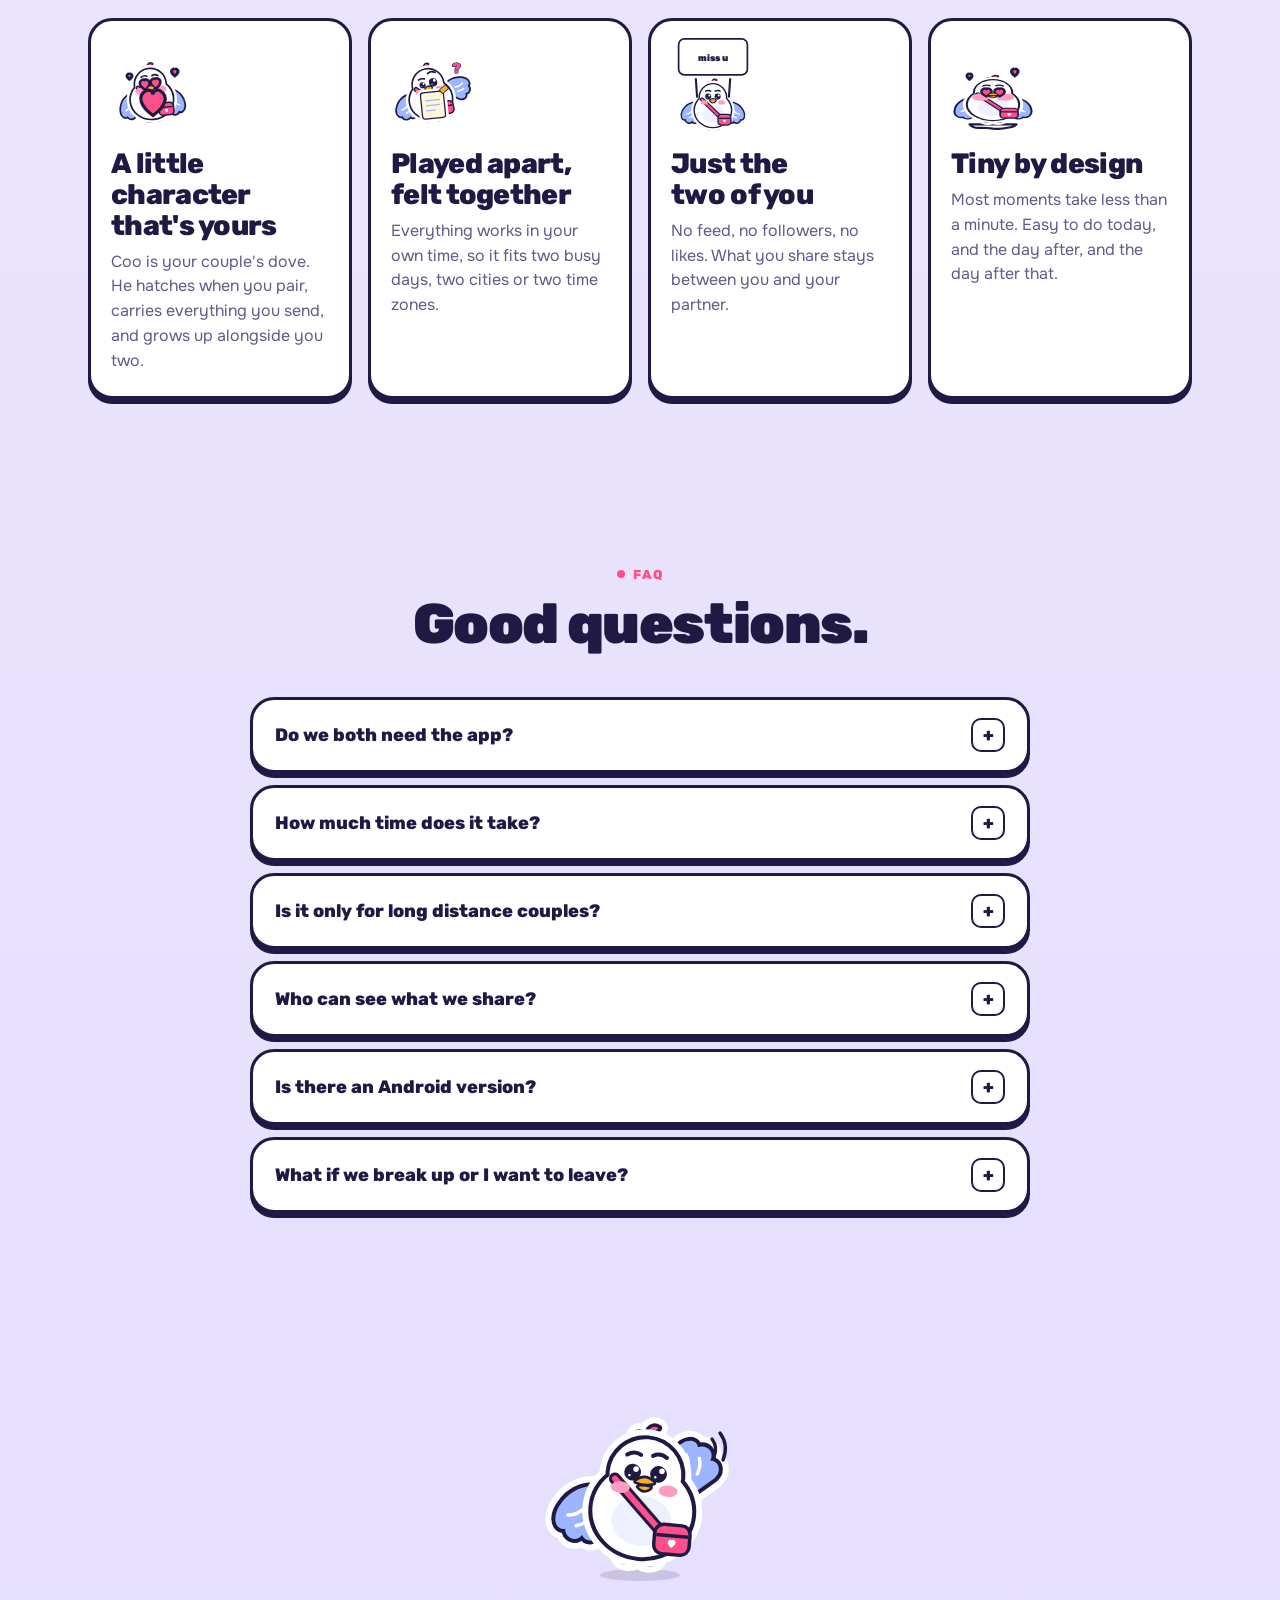
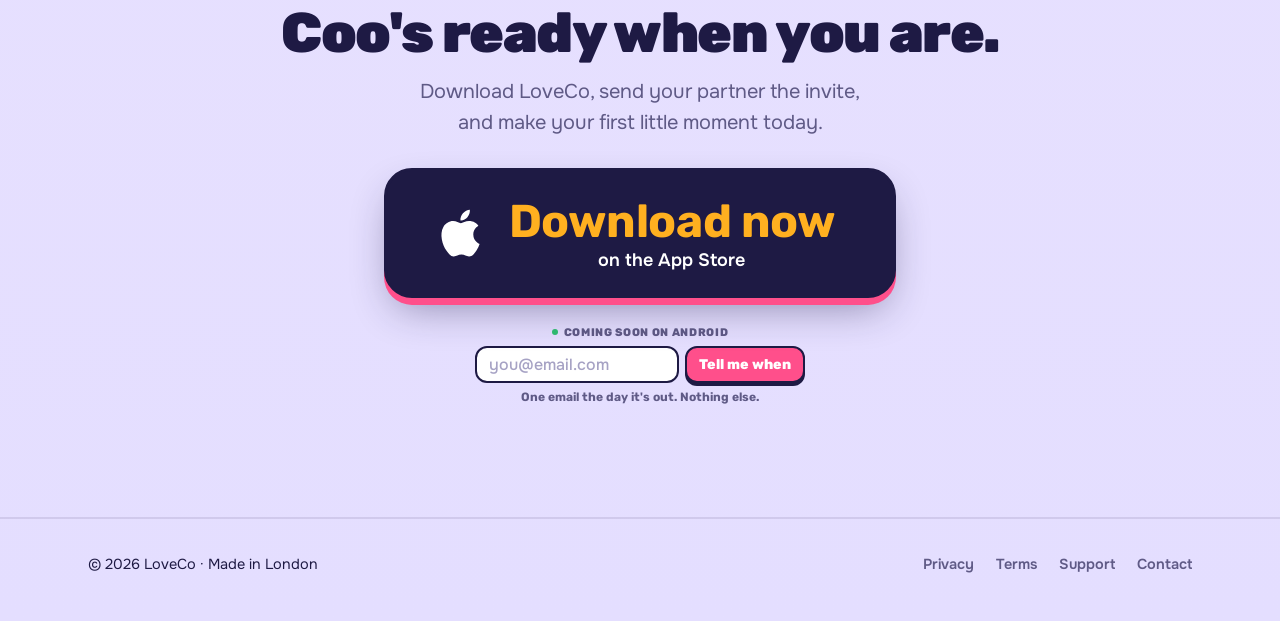
==== commit be72ad54: "Hero: 'New version coming soon' note with email signup (update_signup event); Android box unchanged;" ====
--- a/index.html
+++ b/index.html
@@ -13,8 +13,8 @@
 <meta name="apple-itunes-app" content="app-id=6757470996">
 <link rel="icon" href="data:image/svg+xml,%3Csvg xmlns='http://www.w3.org/2000/svg' viewBox='0 0 100 100'%3E%3Ctext y='.9em' font-size='88'%3E%F0%9F%95%8A%EF%B8%8F%3C/text%3E%3C/svg%3E">
 <script>(function(u,d){d.className+=/Android/i.test(u)?' os-android':/iPhone|iPad|iPod/i.test(u)?' os-ios':' os-other'})(navigator.userAgent||'',document.documentElement)</script>
-<link rel="stylesheet" href="site.css?v=20261005d">
-<link rel="stylesheet" href="coo-anim.css?v=20261005d">
+<link rel="stylesheet" href="site.css?v=20261009a">
+<link rel="stylesheet" href="coo-anim.css?v=20261009a">
 </head>
 <body>
 
@@ -48,6 +48,17 @@
           <span><b>Download now</b><small>on the App Store</small></span>
         </a>
         <span class="fine">For iPhone · Made for two</span>
+        <div class="droid upd" id="new">
+          <span class="droid-tag">New version coming soon</span>
+          <p class="soon-copy">What you see on this page is the new LoveCo, launching soon. Download now and you'll get it as a free update, or leave your email and we'll tell you the day it's live.</p>
+          <form class="droid-form" data-waitlist="update-hero" data-event="update_signup" data-done="You’re on the list. We’ll email you the day the new LoveCo is live." novalidate>
+            <label class="sr" for="up-hero">Your email</label>
+            <input id="up-hero" type="email" name="email" inputmode="email" autocomplete="email" autocapitalize="off" spellcheck="false" placeholder="you@email.com" required>
+            <input class="hp" type="text" name="company" tabindex="-1" autocomplete="off" aria-hidden="true" style="position:absolute;left:-9999px;width:1px;height:1px;opacity:0">
+            <button class="btn" type="submit">Email me</button>
+          </form>
+          <p class="droid-note" role="status" aria-live="polite">One email the day it's live. Nothing else.</p>
+        </div>
         <div class="droid" id="android">
           <span class="droid-tag">Coming soon on Android</span>
           <form class="droid-form" data-waitlist="hero" novalidate>
@@ -311,7 +322,7 @@
   </div>
 </footer>
 
-<script src="coo.js?v=20261005d"></script>
-<script src="site.js?v=20261005d"></script>
+<script src="coo.js?v=20261009a"></script>
+<script src="site.js?v=20261009a"></script>
 </body>
 </html>
--- a/site.css
+++ b/site.css
@@ -367,6 +367,8 @@
 .droid.done .droid-note{font-size:14px;color:var(--ink);background:#fff;border:2px solid var(--ink);border-radius:12px;padding:8px 14px}
 .droid.bad .droid-note{color:#C2255C}
 .final .droid{margin-inline:auto}
+.soon-copy{font:600 13px/1.45 var(--f-b);color:var(--ink);text-align:center;margin:0}
+.os-android .upd{display:none}
 .final .cta-row{flex-direction:column;gap:14px}
 @media (max-width:300px){.droid-form{flex-direction:column}.droid-form .btn{width:100%}}
 /* the App Store button, a size up (5 Oct) */
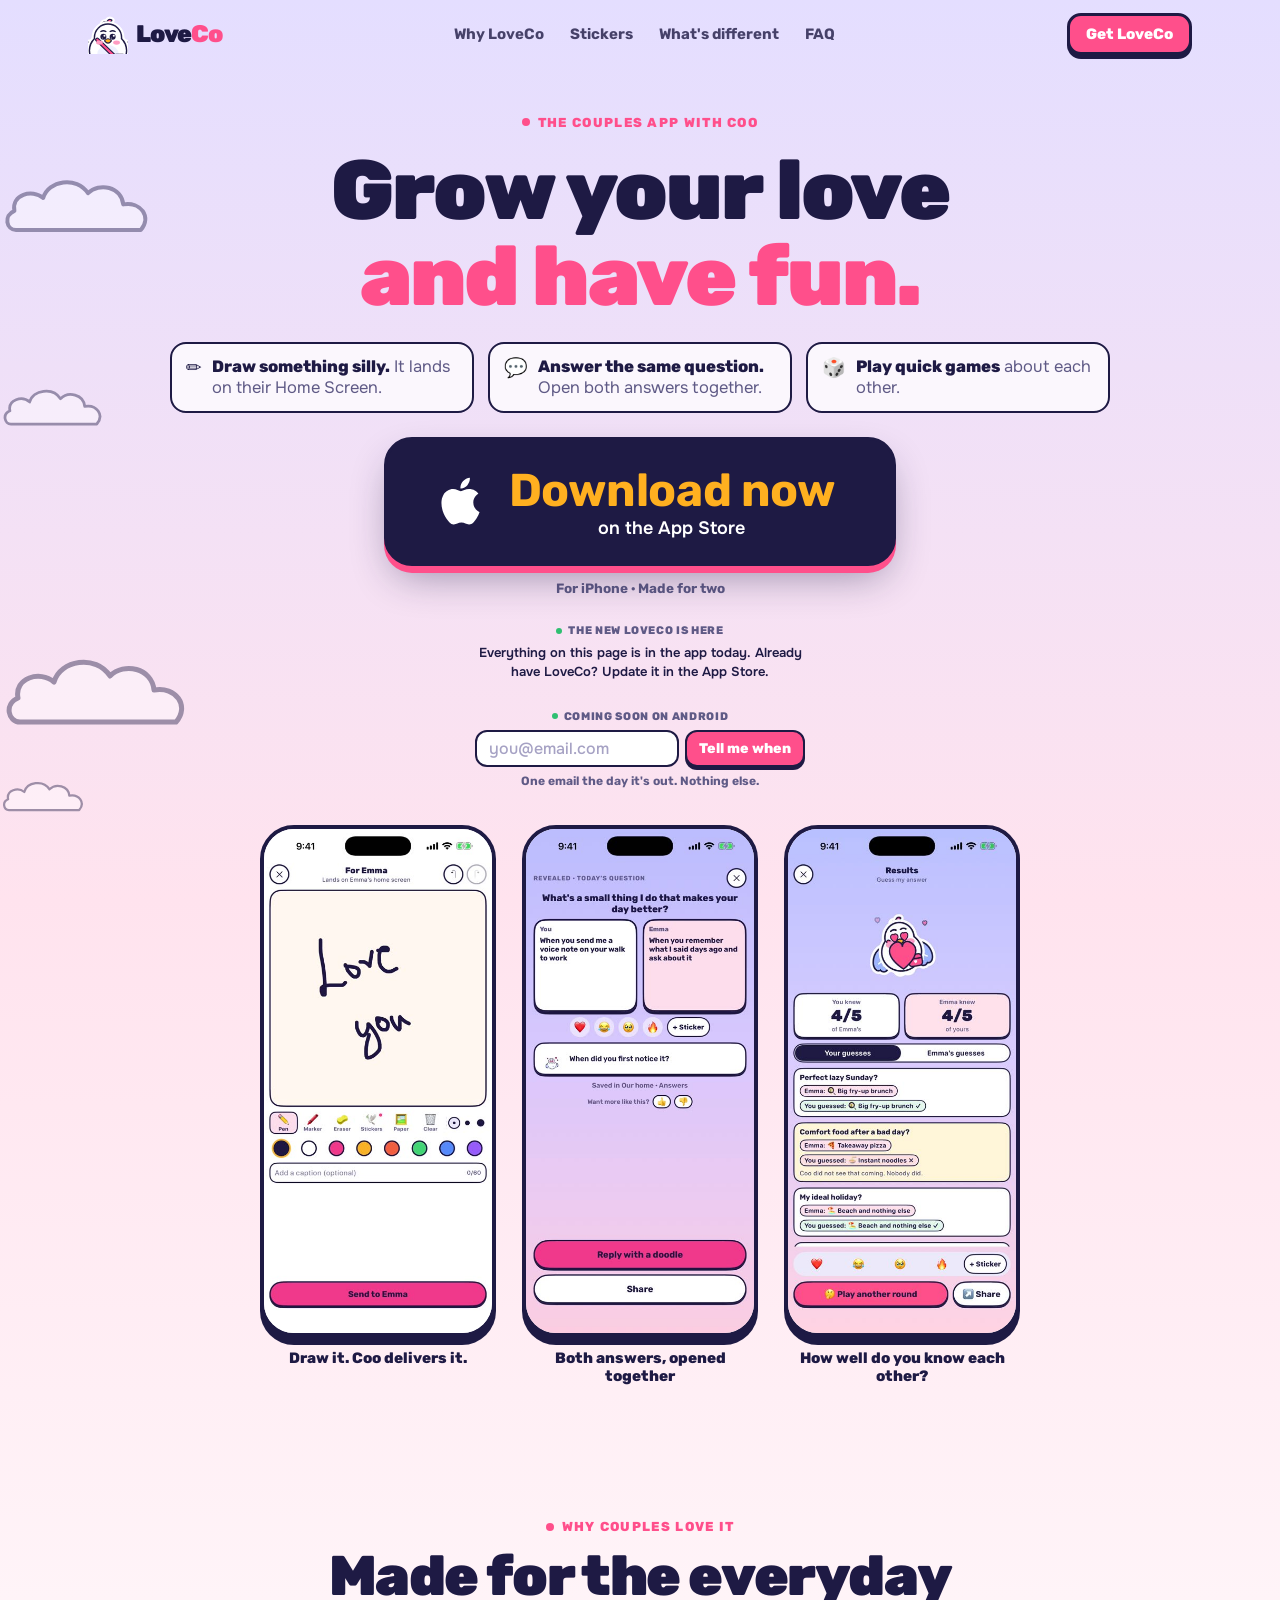
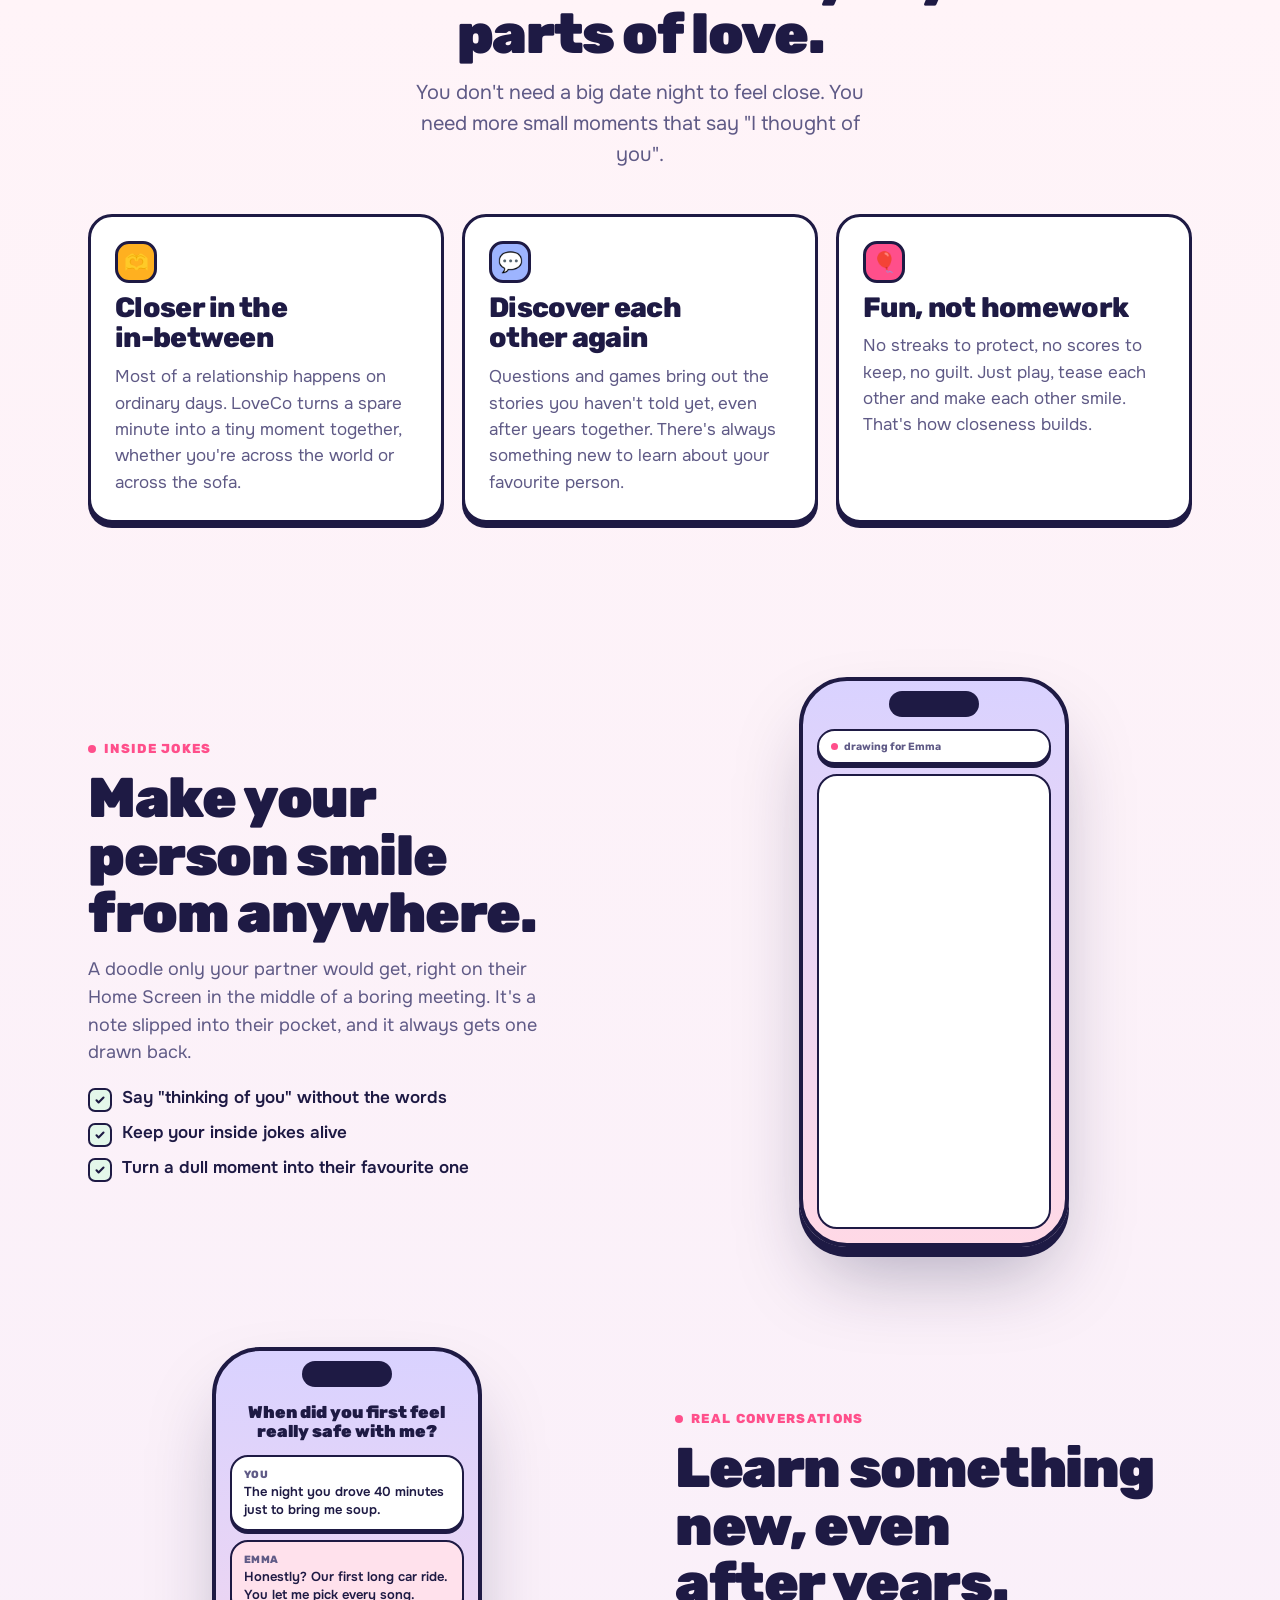
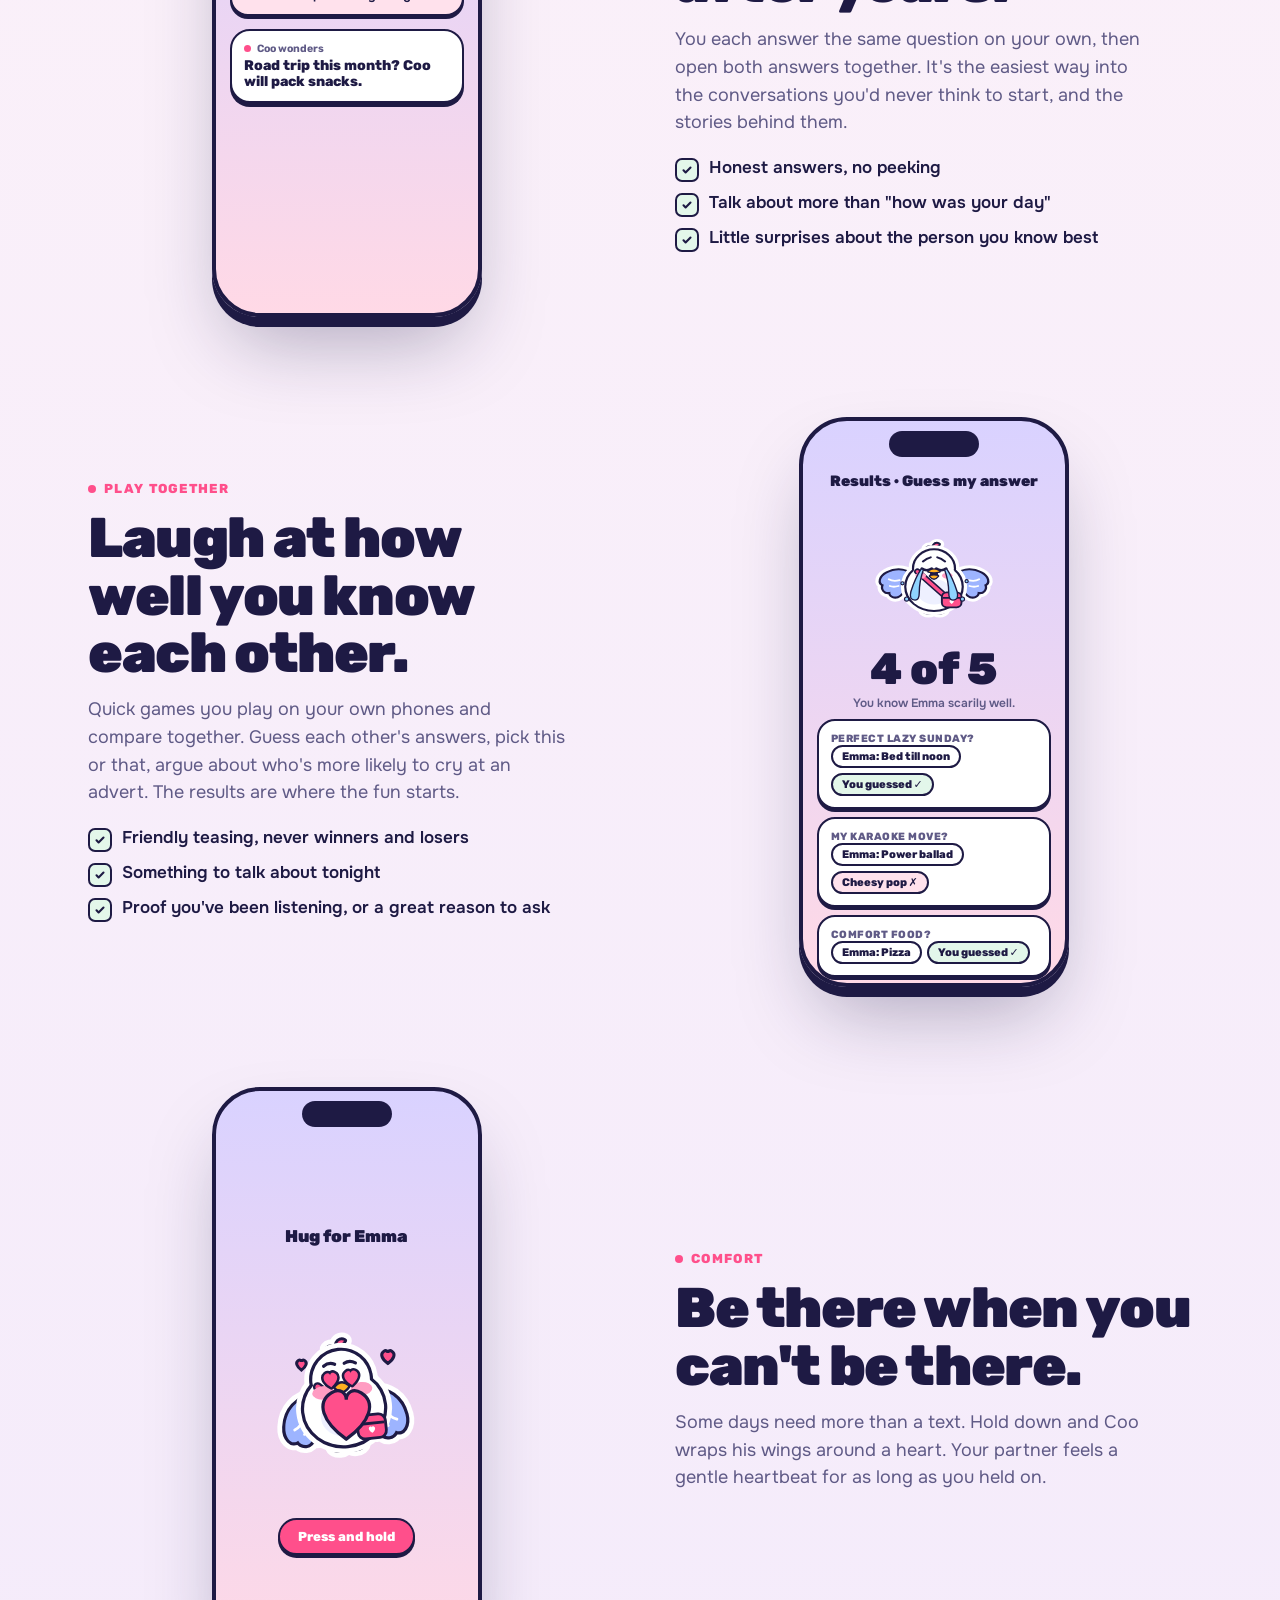
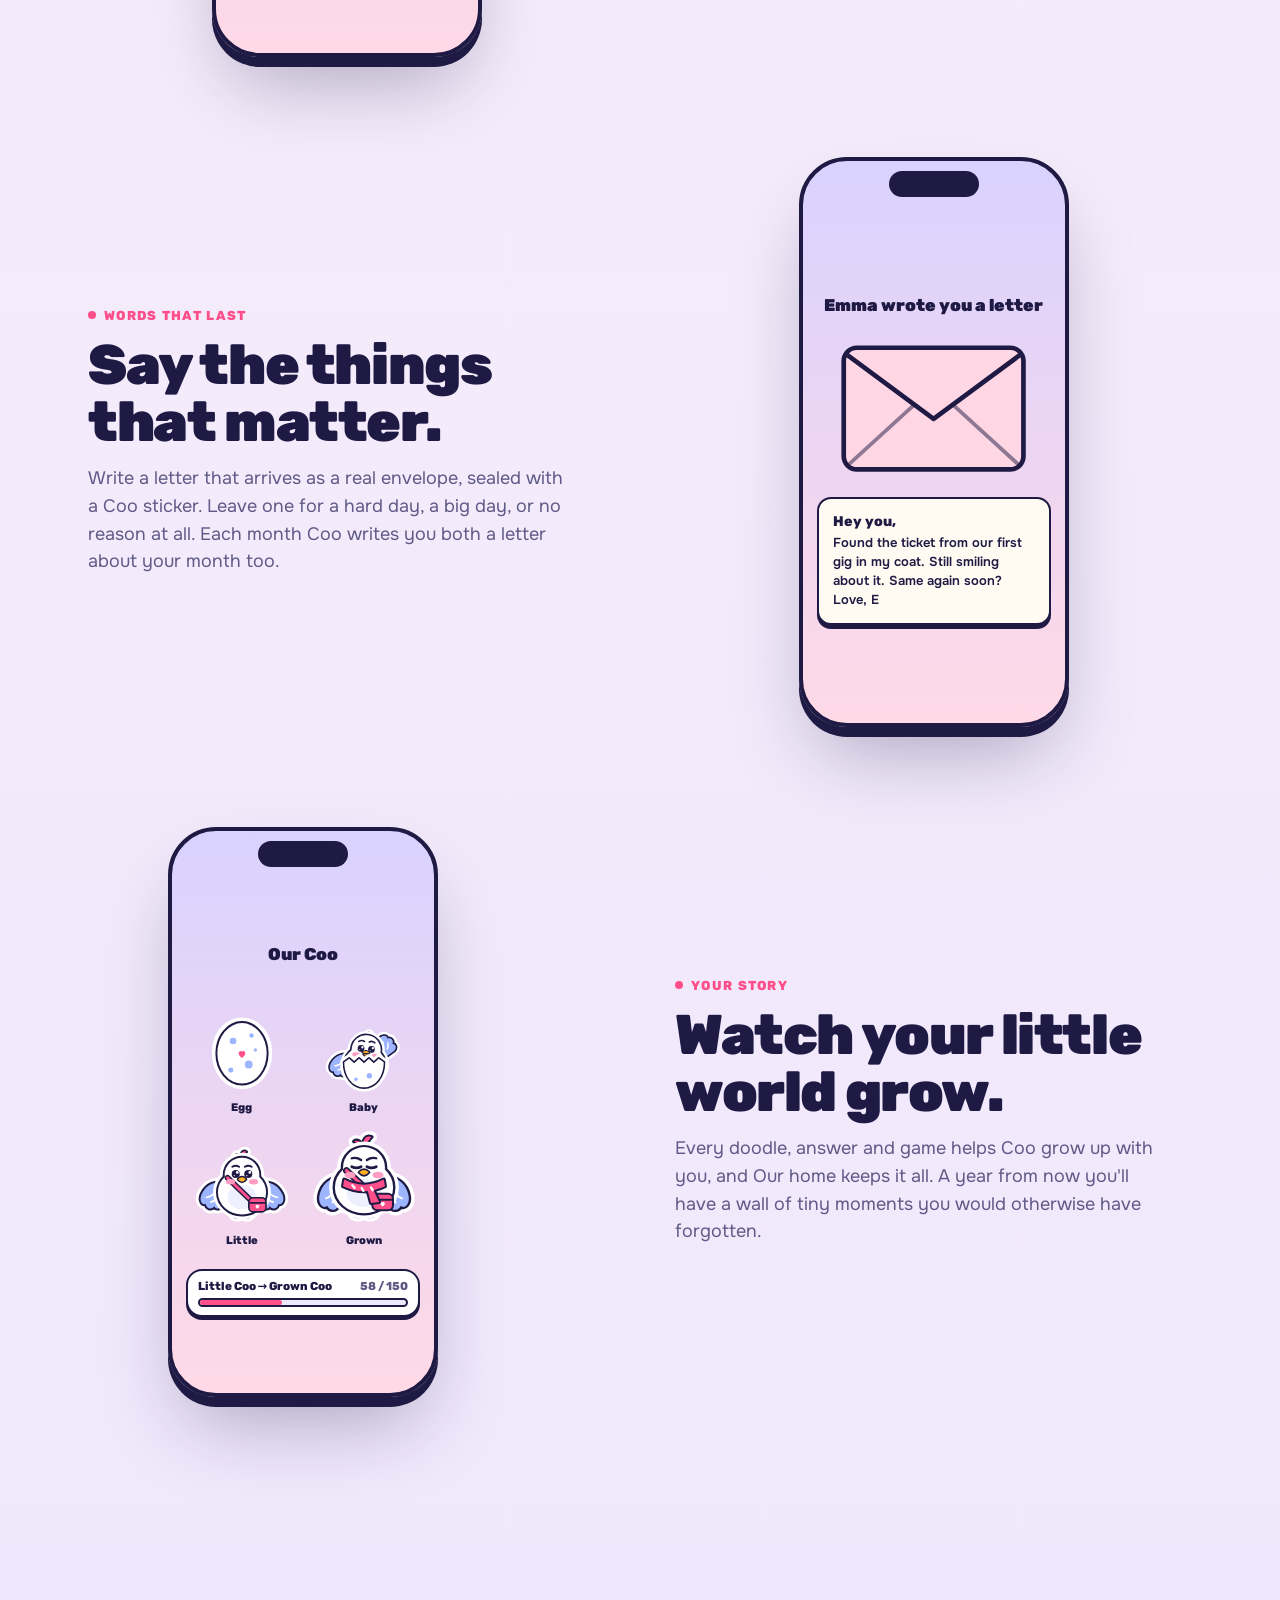
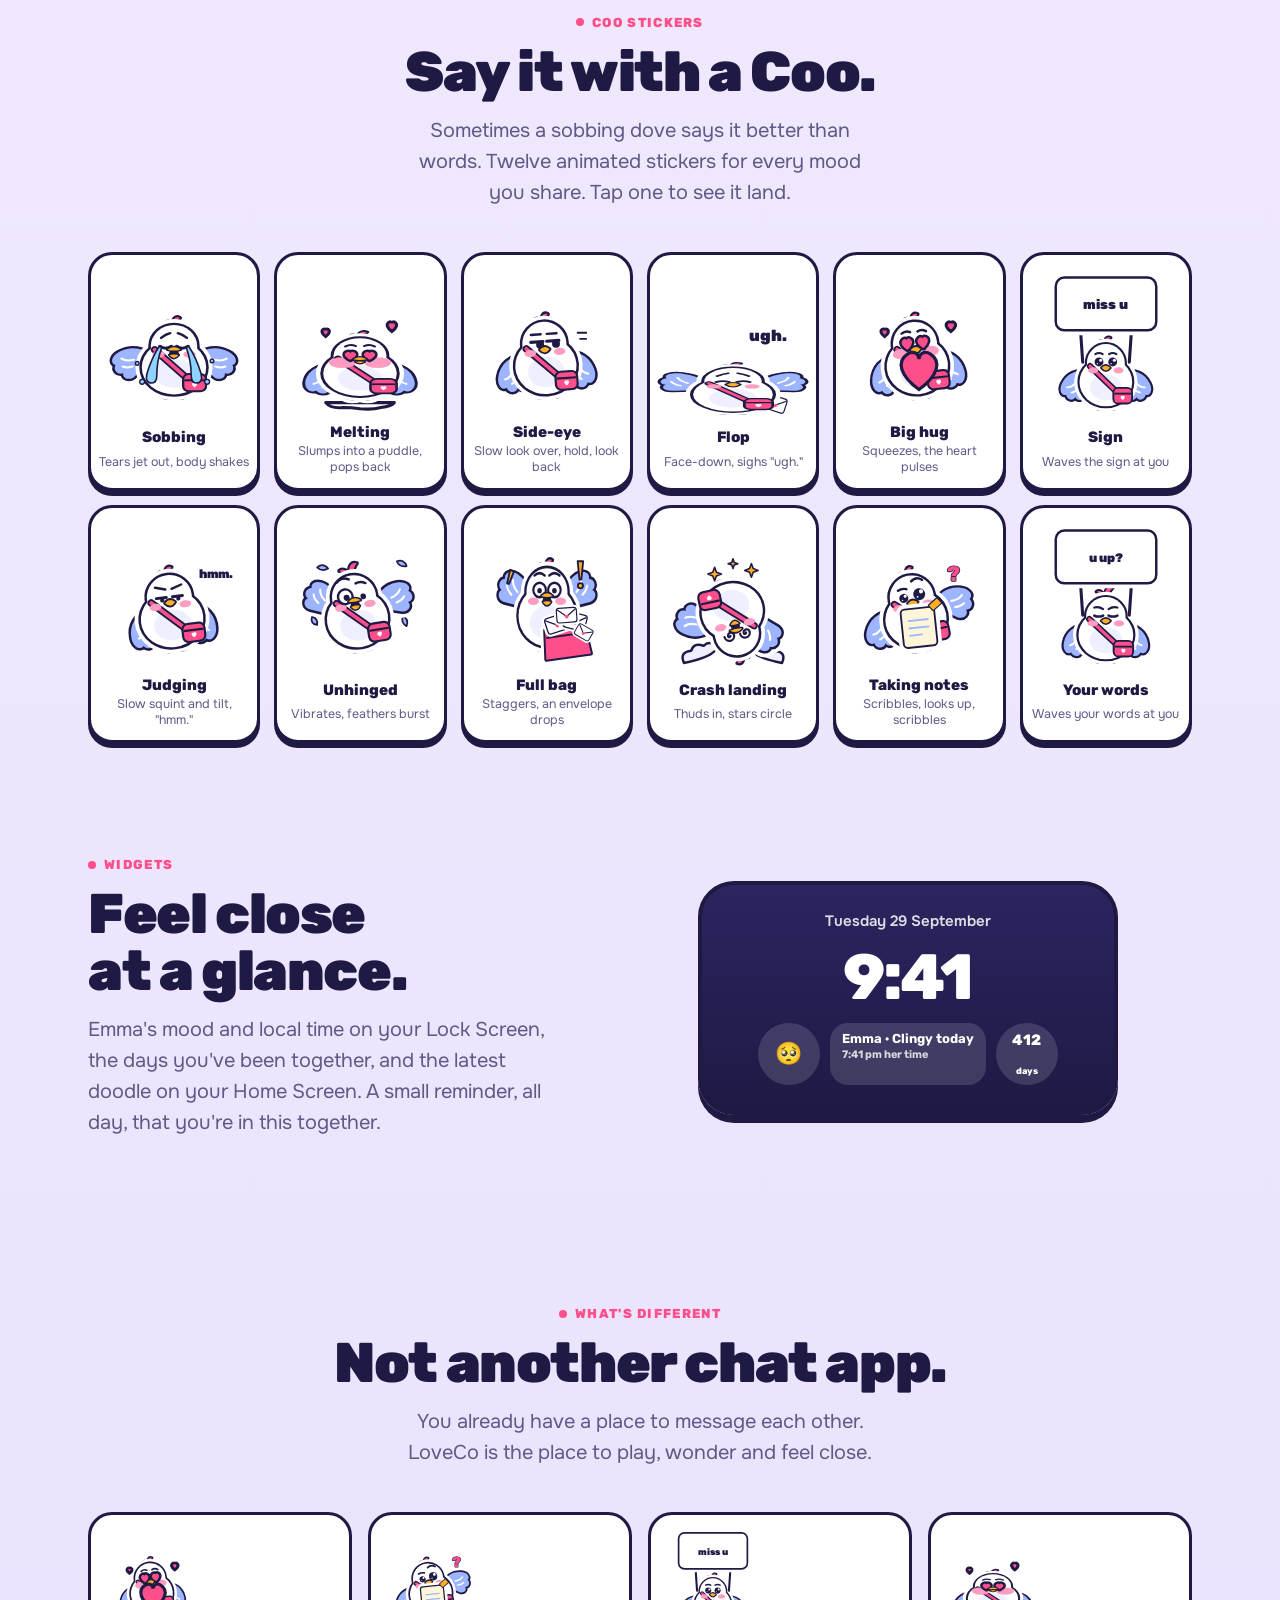
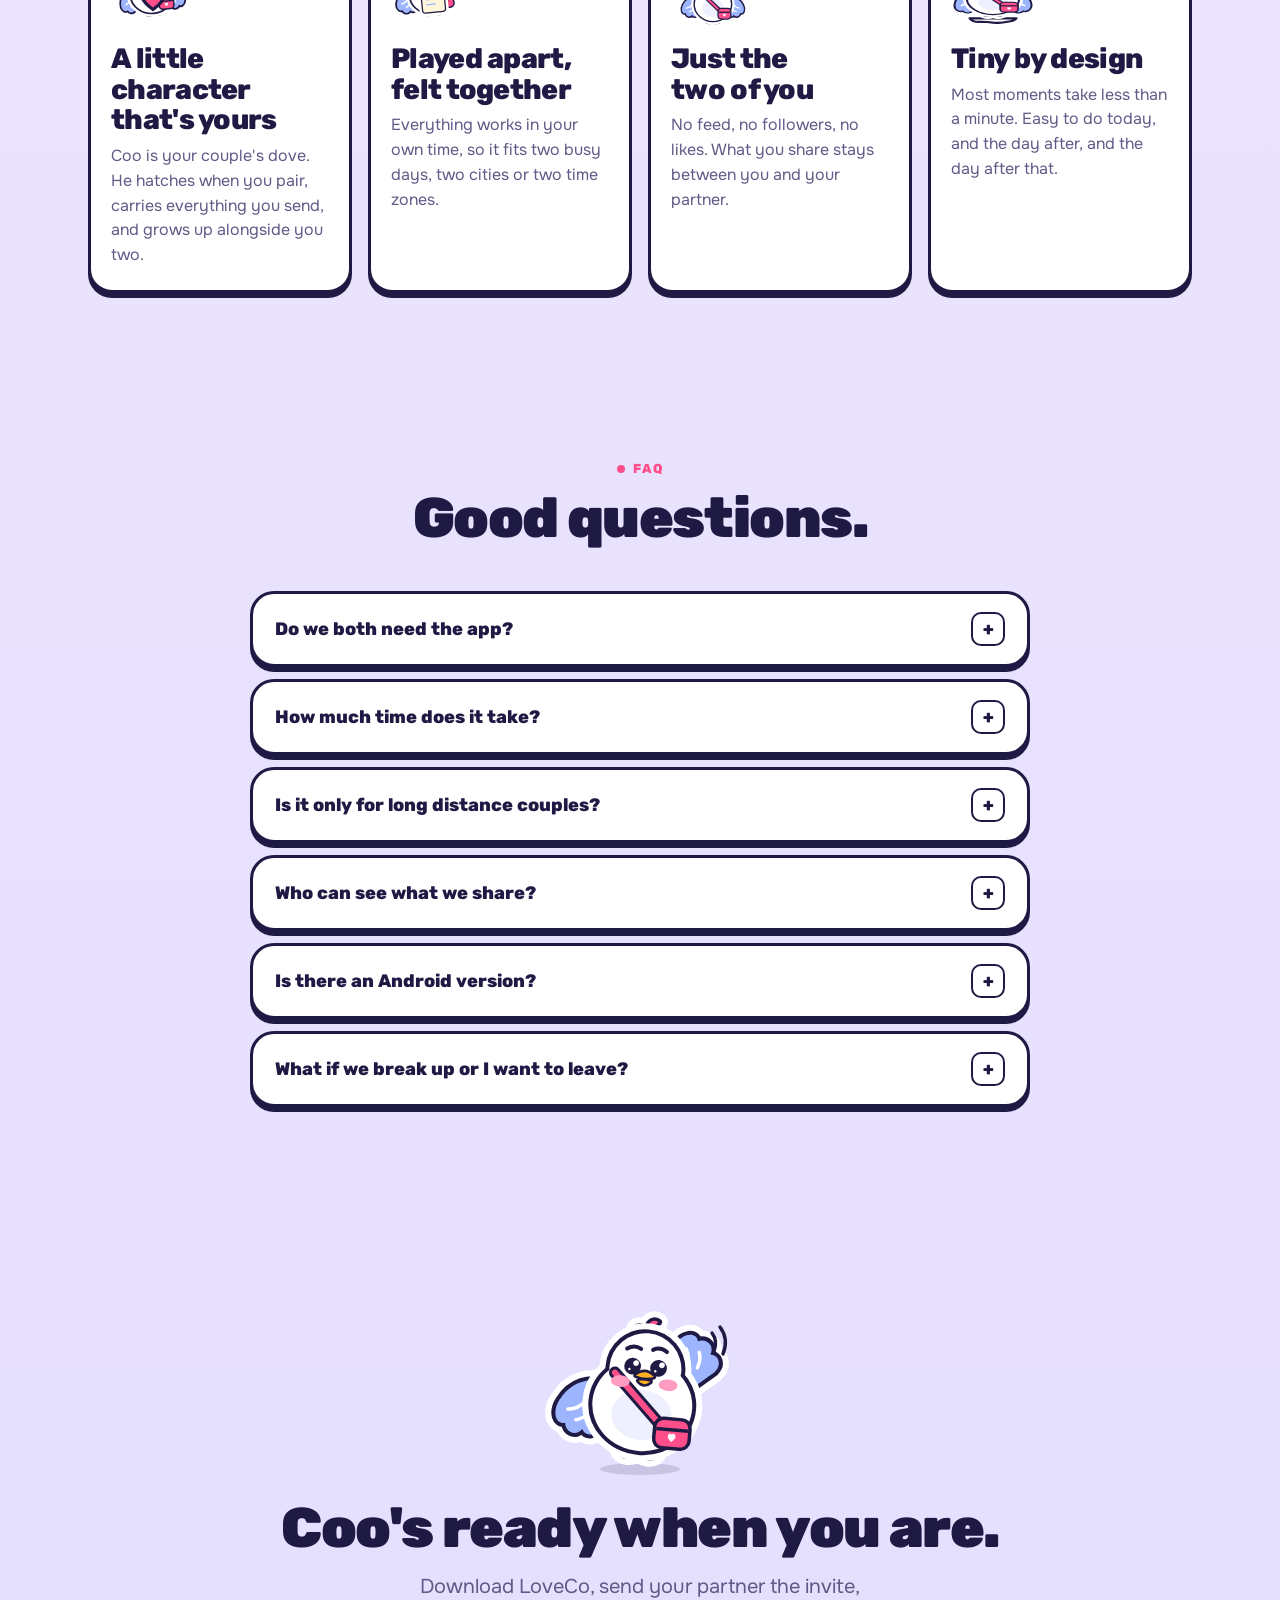
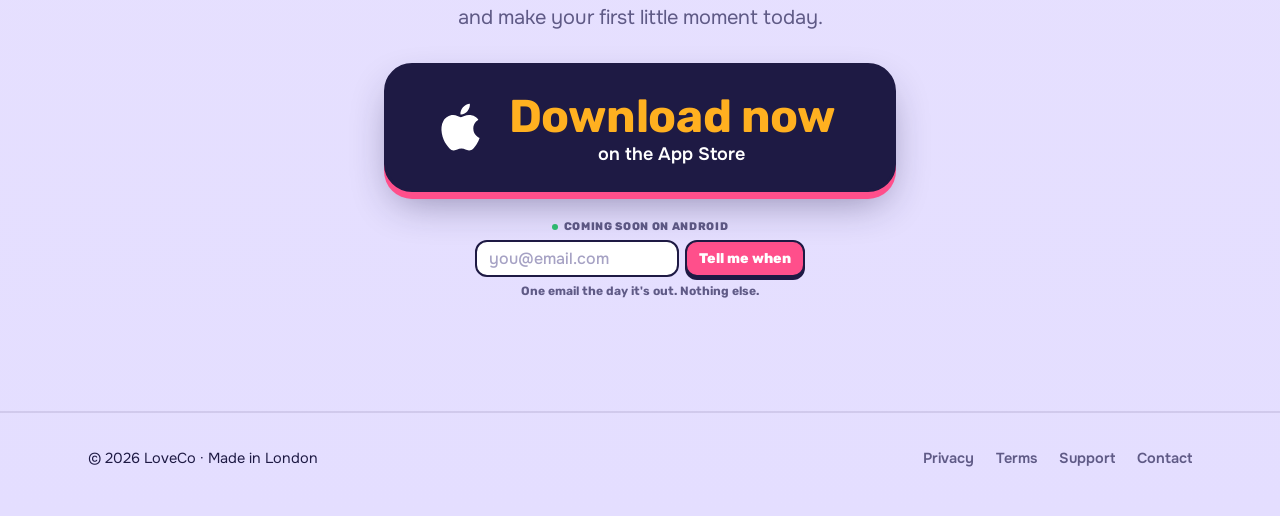
==== commit 9cbcbc6f: "Hero: the new LoveCo is here" ====
--- a/index.html
+++ b/index.html
@@ -49,15 +49,8 @@
         </a>
         <span class="fine">For iPhone · Made for two</span>
         <div class="droid upd" id="new">
-          <span class="droid-tag">New version coming soon</span>
-          <p class="soon-copy">What you see on this page is the new LoveCo, launching soon. Download now and you'll get it as a free update, or leave your email and we'll tell you the day it's live.</p>
-          <form class="droid-form" data-waitlist="update-hero" data-event="update_signup" data-done="You’re on the list. We’ll email you the day the new LoveCo is live." novalidate>
-            <label class="sr" for="up-hero">Your email</label>
-            <input id="up-hero" type="email" name="email" inputmode="email" autocomplete="email" autocapitalize="off" spellcheck="false" placeholder="you@email.com" required>
-            <input class="hp" type="text" name="company" tabindex="-1" autocomplete="off" aria-hidden="true" style="position:absolute;left:-9999px;width:1px;height:1px;opacity:0">
-            <button class="btn" type="submit">Email me</button>
-          </form>
-          <p class="droid-note" role="status" aria-live="polite">One email the day it's live. Nothing else.</p>
+          <span class="droid-tag">The new LoveCo is here</span>
+          <p class="soon-copy">Everything on this page is in the app today. Already have LoveCo? Update it in the App Store.</p>
         </div>
         <div class="droid" id="android">
           <span class="droid-tag">Coming soon on Android</span>
@@ -318,7 +311,7 @@
 <footer>
   <div class="wrap">
     <span>© 2026 LoveCo · Made in London</span>
-    <ul><li><a href="privacy.html">Privacy</a></li><li><a href="terms.html">Terms</a></li><li><a href="support.html">Support</a></li><li><a href="mailto:support@loveco.app">Contact</a></li></ul>
+    <ul><li><a href="privacy.html">Privacy</a></li><li><a href="terms.html">Terms</a></li><li><a href="support.html">Support</a></li><li><a href="mailto:support@getloveco.com">Contact</a></li></ul>
   </div>
 </footer>
 
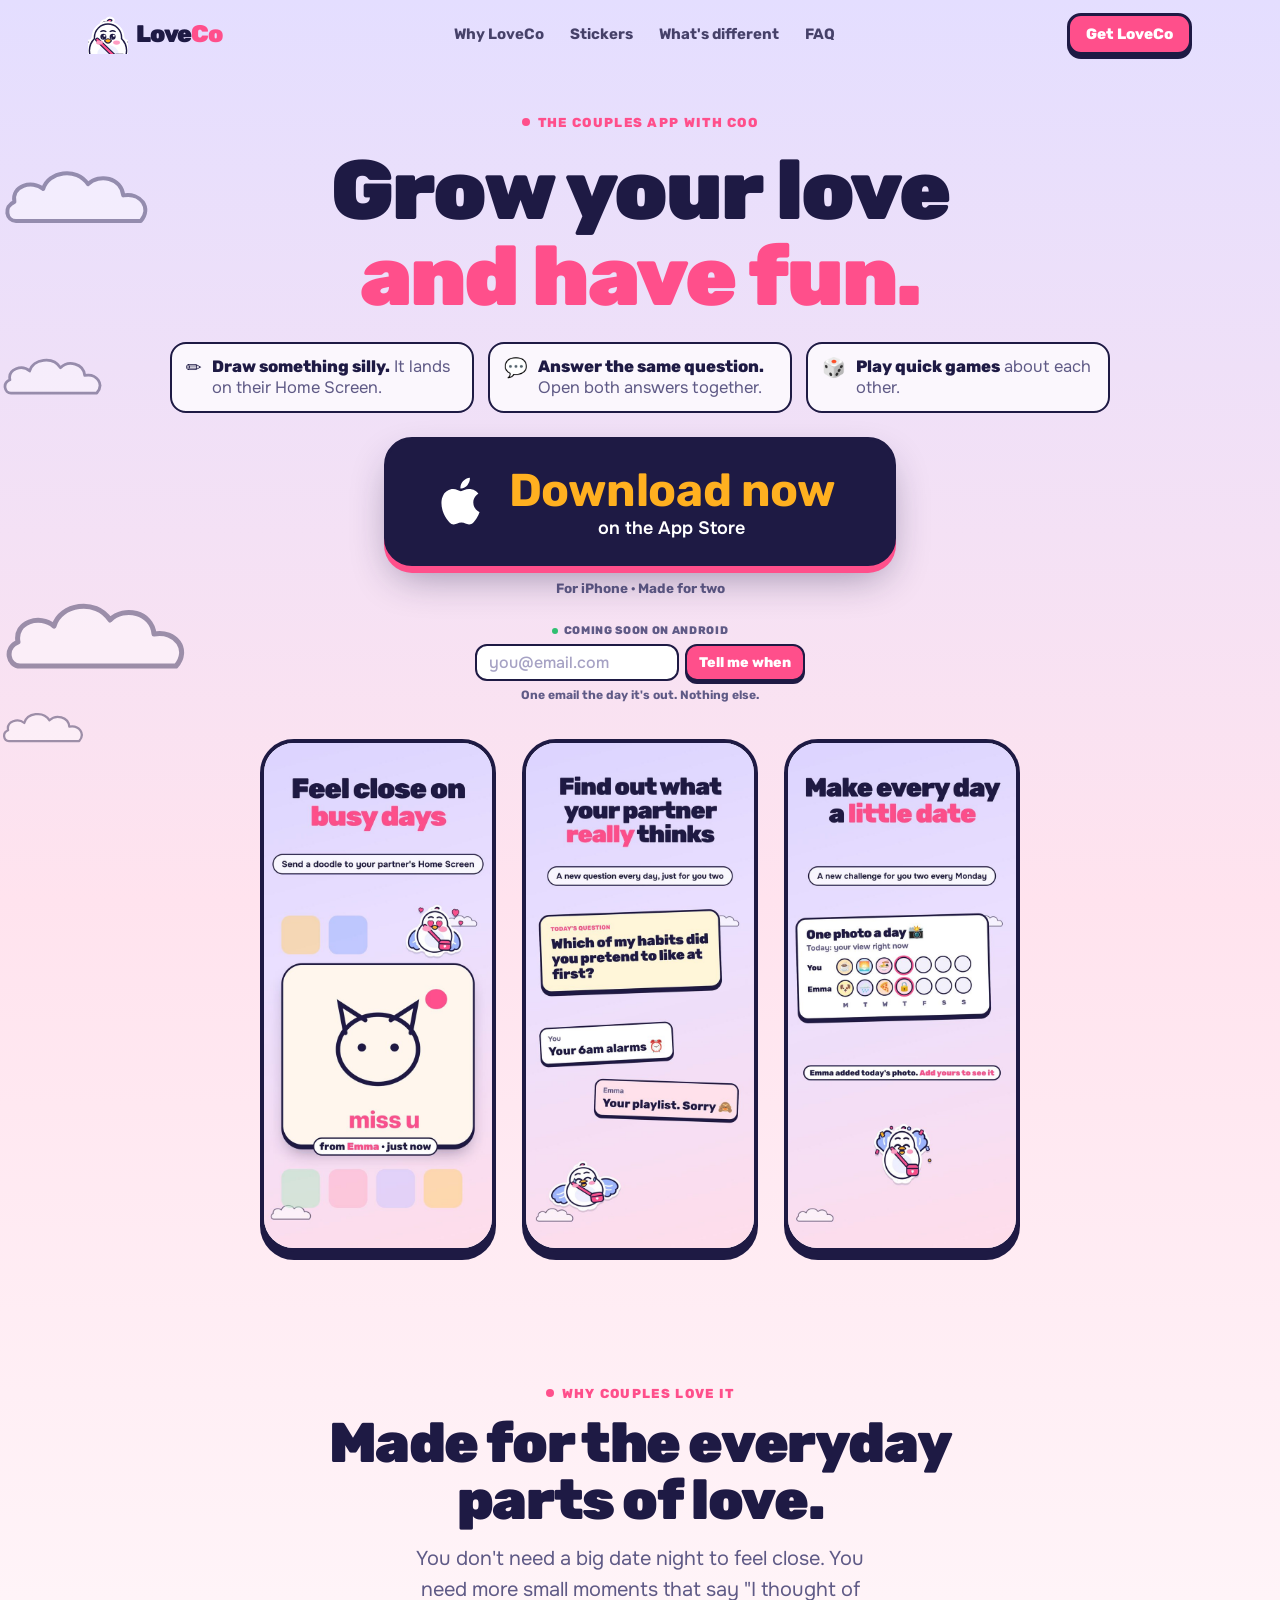
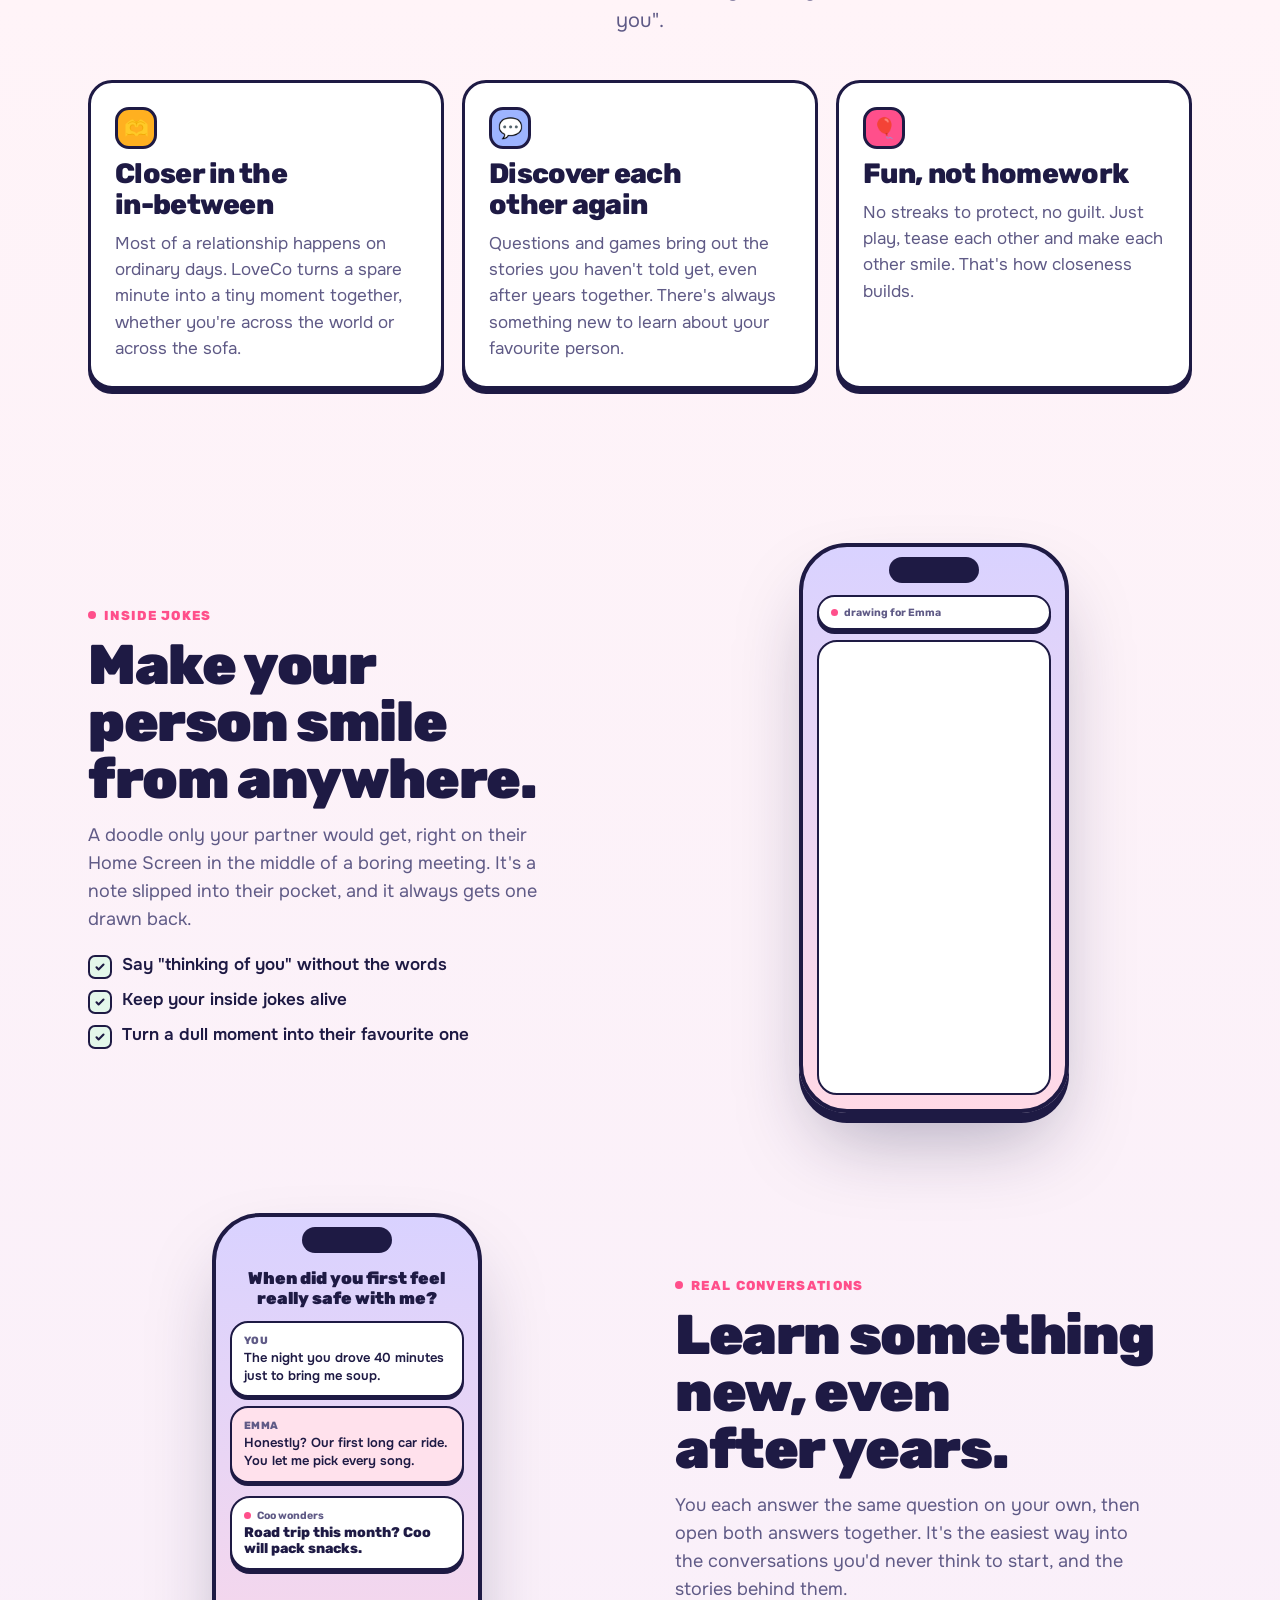
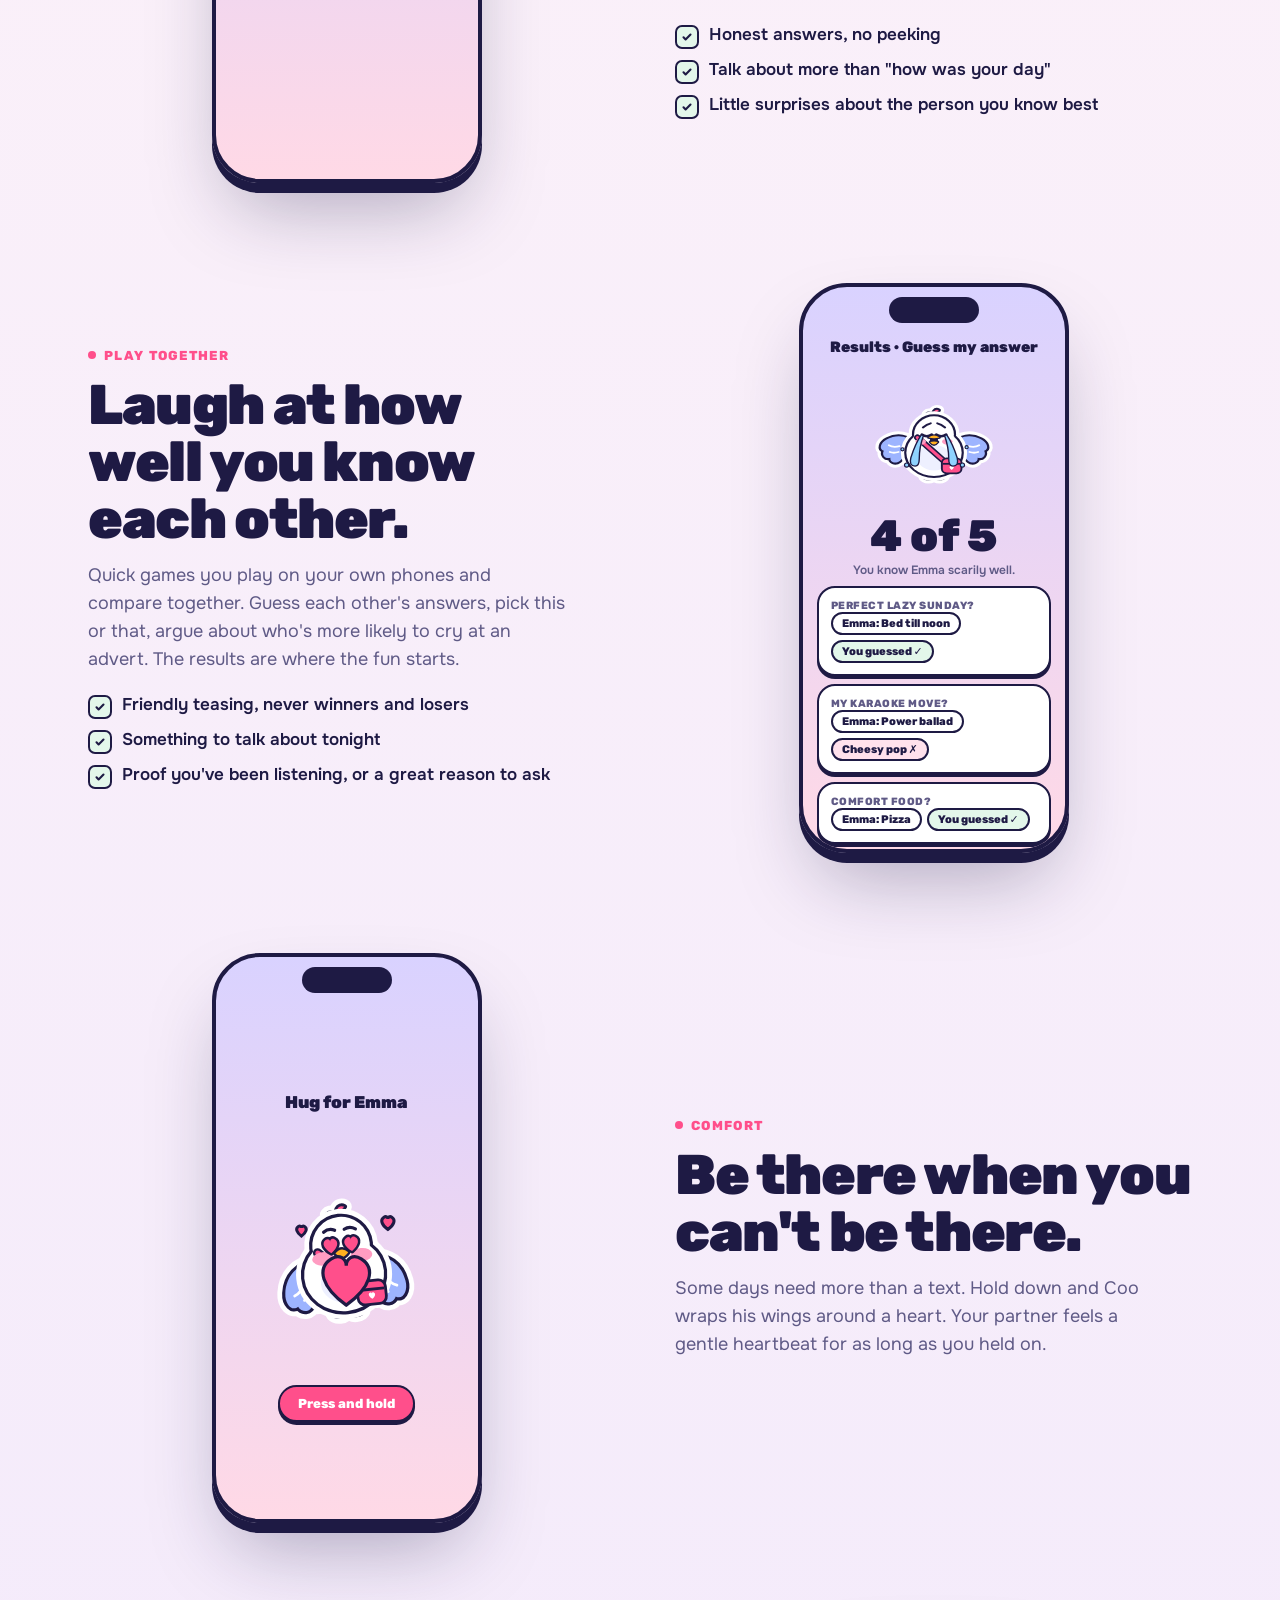
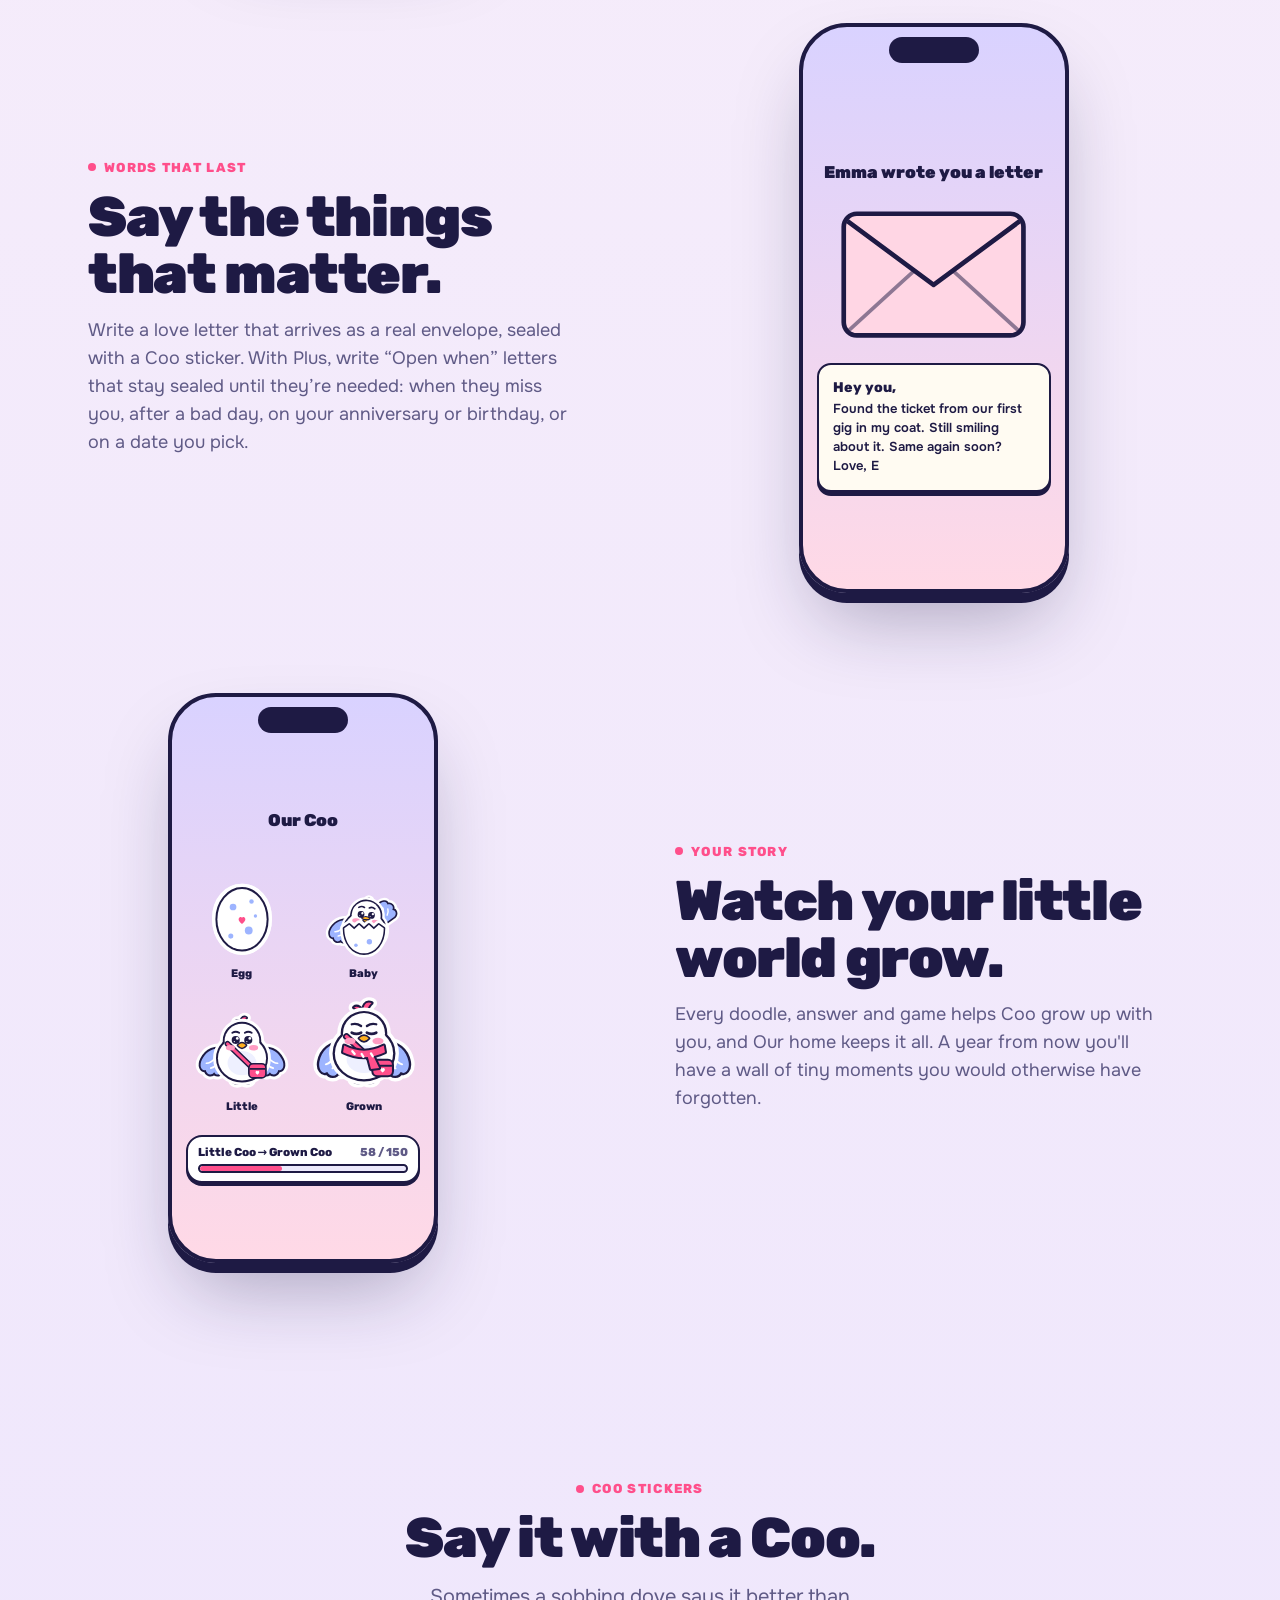
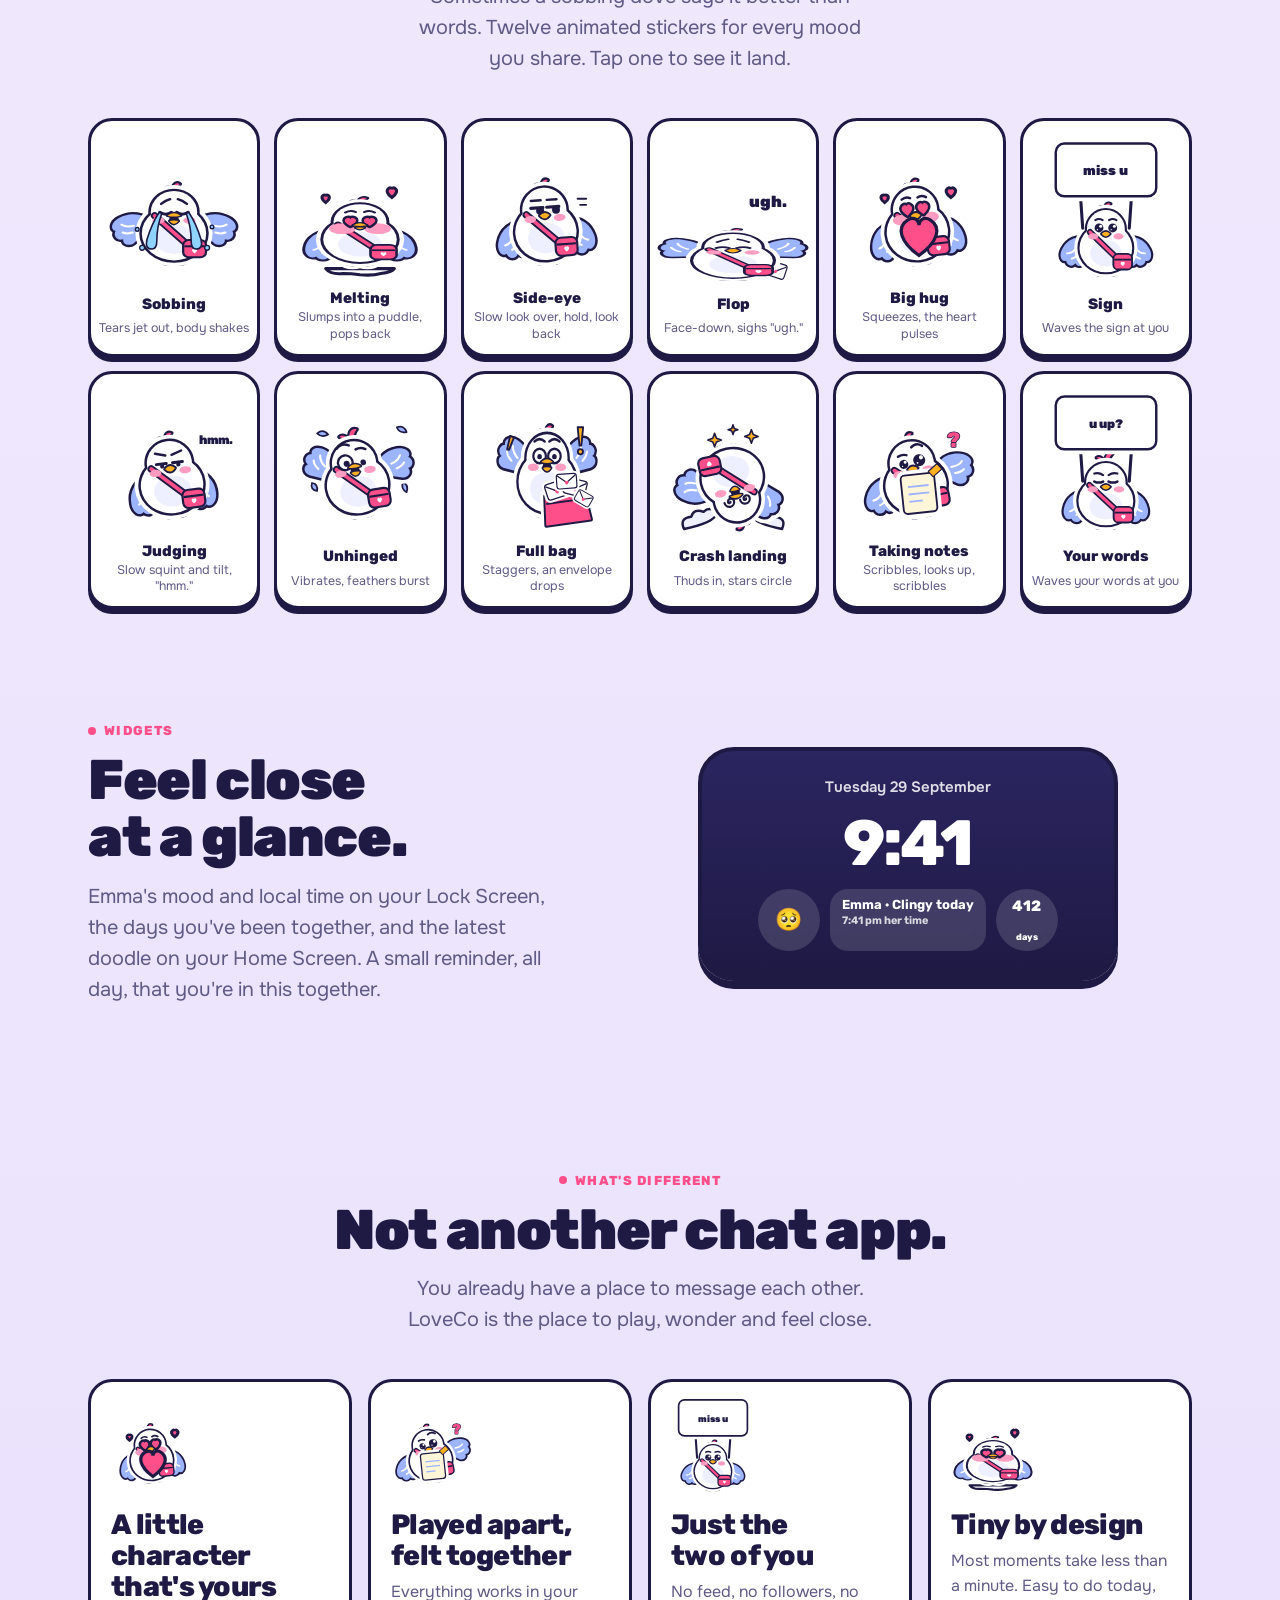
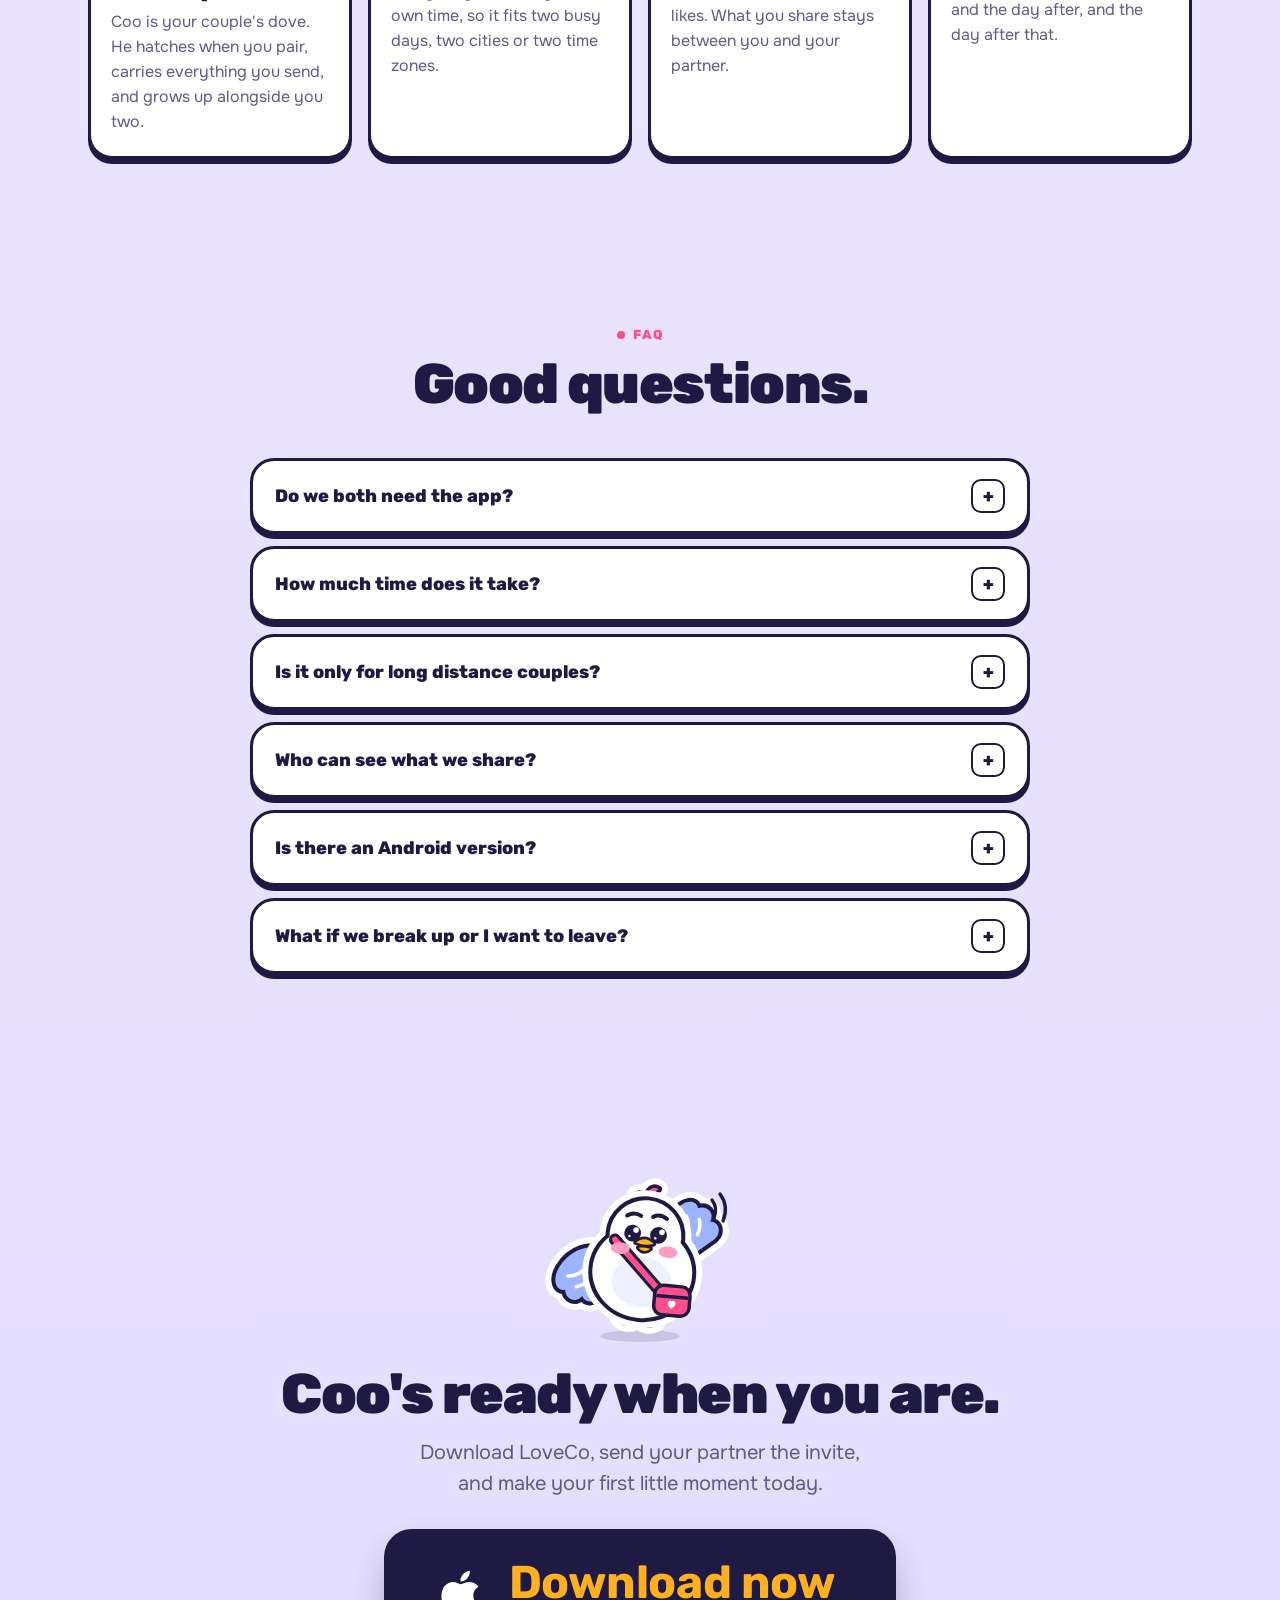
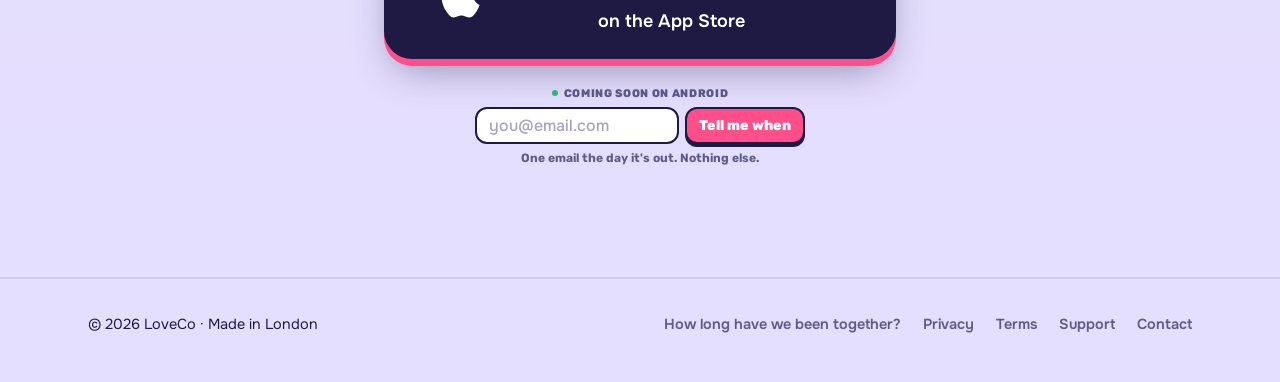
==== commit e922248f: "Days together counter page, sitemap, robots.txt, homepage refresh for 4.1.0" ====
--- a/index.html
+++ b/index.html
@@ -3,8 +3,8 @@
 <head>
 <meta charset="UTF-8">
 <meta name="viewport" content="width=device-width, initial-scale=1">
-<title>LoveCo: grow your love and have fun</title>
-<meta name="description" content="The couples app for all the little moments in between. Inside-joke doodles on their Home Screen, questions that start real conversations, games that make you laugh, and Coo, the tiny dove who carries it all.">
+<title>LoveCo: Couples App for Doodles, Questions and Games</title>
+<meta name="description" content="LoveCo is a free couples app for iPhone for all the little moments in between. Inside-joke doodles on their Home Screen, questions that start real conversations, games that make you laugh, and Coo, the tiny dove who carries it all.">
 <meta property="og:title" content="LoveCo: grow your love and have fun">
 <meta property="og:description" content="Doodles on their Home Screen, a question you both answer, games, hugs, letters and Coo, the tiny carrier dove.">
 <meta property="og:url" content="https://getloveco.com/">
@@ -48,10 +48,7 @@
           <span><b>Download now</b><small>on the App Store</small></span>
         </a>
         <span class="fine">For iPhone · Made for two</span>
-        <div class="droid upd" id="new">
-          <span class="droid-tag">The new LoveCo is here</span>
-          <p class="soon-copy">Everything on this page is in the app today. Already have LoveCo? Update it in the App Store.</p>
-        </div>
+        
         <div class="droid" id="android">
           <span class="droid-tag">Coming soon on Android</span>
           <form class="droid-form" data-waitlist="hero" novalidate>
@@ -65,9 +62,9 @@
       </div>
     </div>
     <div class="clips" aria-label="LoveCo on an iPhone">
-      <figure><div class="shot"><video muted loop playsinline preload="metadata" poster="media/draw.jpg" width="440" height="956" data-clip><source src="media/draw.mp4" type="video/mp4"></video></div><figcaption>Draw it. Coo delivers it.</figcaption></figure>
-      <figure><div class="shot"><video muted loop playsinline preload="metadata" poster="media/reveal.jpg" width="440" height="956" data-clip><source src="media/reveal.mp4" type="video/mp4"></video></div><figcaption>Both answers, opened together</figcaption></figure>
-      <figure><div class="shot"><img src="media/game.jpg" alt="Results of a LoveCo game: how well two partners guessed each other's answers" width="440" height="956" loading="lazy"></div><figcaption>How well do you know each other?</figcaption></figure>
+      <figure><div class="shot"><img src="media/shot-close.jpg" alt="Feel close on busy days: send a doodle to your partner's Home Screen" width="440" height="956"></div></figure>
+      <figure><div class="shot"><img src="media/shot-question.jpg" alt="Find out what your partner really thinks: a new question every day, just for you two" width="440" height="956" loading="lazy"></div></figure>
+      <figure><div class="shot"><img src="media/shot-challenge.jpg" alt="Make every day a little date: a new challenge for you two every Monday" width="440" height="956" loading="lazy"></div></figure>
     </div>
   </div>
 </header>
@@ -82,7 +79,7 @@
     <div class="steps">
       <div class="step stk-card rv"><span class="n">🫶</span><h3>Closer in the in-between</h3><p>Most of a relationship happens on ordinary days. LoveCo turns a spare minute into a tiny moment together, whether you're across the world or across the sofa.</p></div>
       <div class="step stk-card rv d1"><span class="n">💬</span><h3>Discover each other again</h3><p>Questions and games bring out the stories you haven't told yet, even after years together. There's always something new to learn about your favourite person.</p></div>
-      <div class="step stk-card rv d2"><span class="n">🎈</span><h3>Fun, not homework</h3><p>No streaks to protect, no scores to keep, no guilt. Just play, tease each other and make each other smile. That's how closeness builds.</p></div>
+      <div class="step stk-card rv d2"><span class="n">🎈</span><h3>Fun, not homework</h3><p>No streaks to protect, no guilt. Just play, tease each other and make each other smile. That's how closeness builds.</p></div>
     </div>
   </div>
 </section>
@@ -185,7 +182,7 @@
       <div class="copy rv">
         <span class="kick">Words that last</span>
         <h2>Say the things that matter.</h2>
-        <p>Write a letter that arrives as a real envelope, sealed with a Coo sticker. Leave one for a hard day, a big day, or no reason at all. Each month Coo writes you both a letter about your month too.</p>
+        <p>Write a love letter that arrives as a real envelope, sealed with a Coo sticker. With Plus, write “Open when” letters that stay sealed until they’re needed: when they miss you, after a bad day, on your anniversary or birthday, or on a date you pick.</p>
         
       </div>
       <div class="demo">
@@ -311,7 +308,7 @@
 <footer>
   <div class="wrap">
     <span>© 2026 LoveCo · Made in London</span>
-    <ul><li><a href="privacy.html">Privacy</a></li><li><a href="terms.html">Terms</a></li><li><a href="support.html">Support</a></li><li><a href="mailto:support@getloveco.com">Contact</a></li></ul>
+    <ul><li><a href="/how-long-have-we-been-together/">How long have we been together?</a></li><li><a href="privacy.html">Privacy</a></li><li><a href="terms.html">Terms</a></li><li><a href="support.html">Support</a></li><li><a href="mailto:support@getloveco.com">Contact</a></li></ul>
   </div>
 </footer>
 
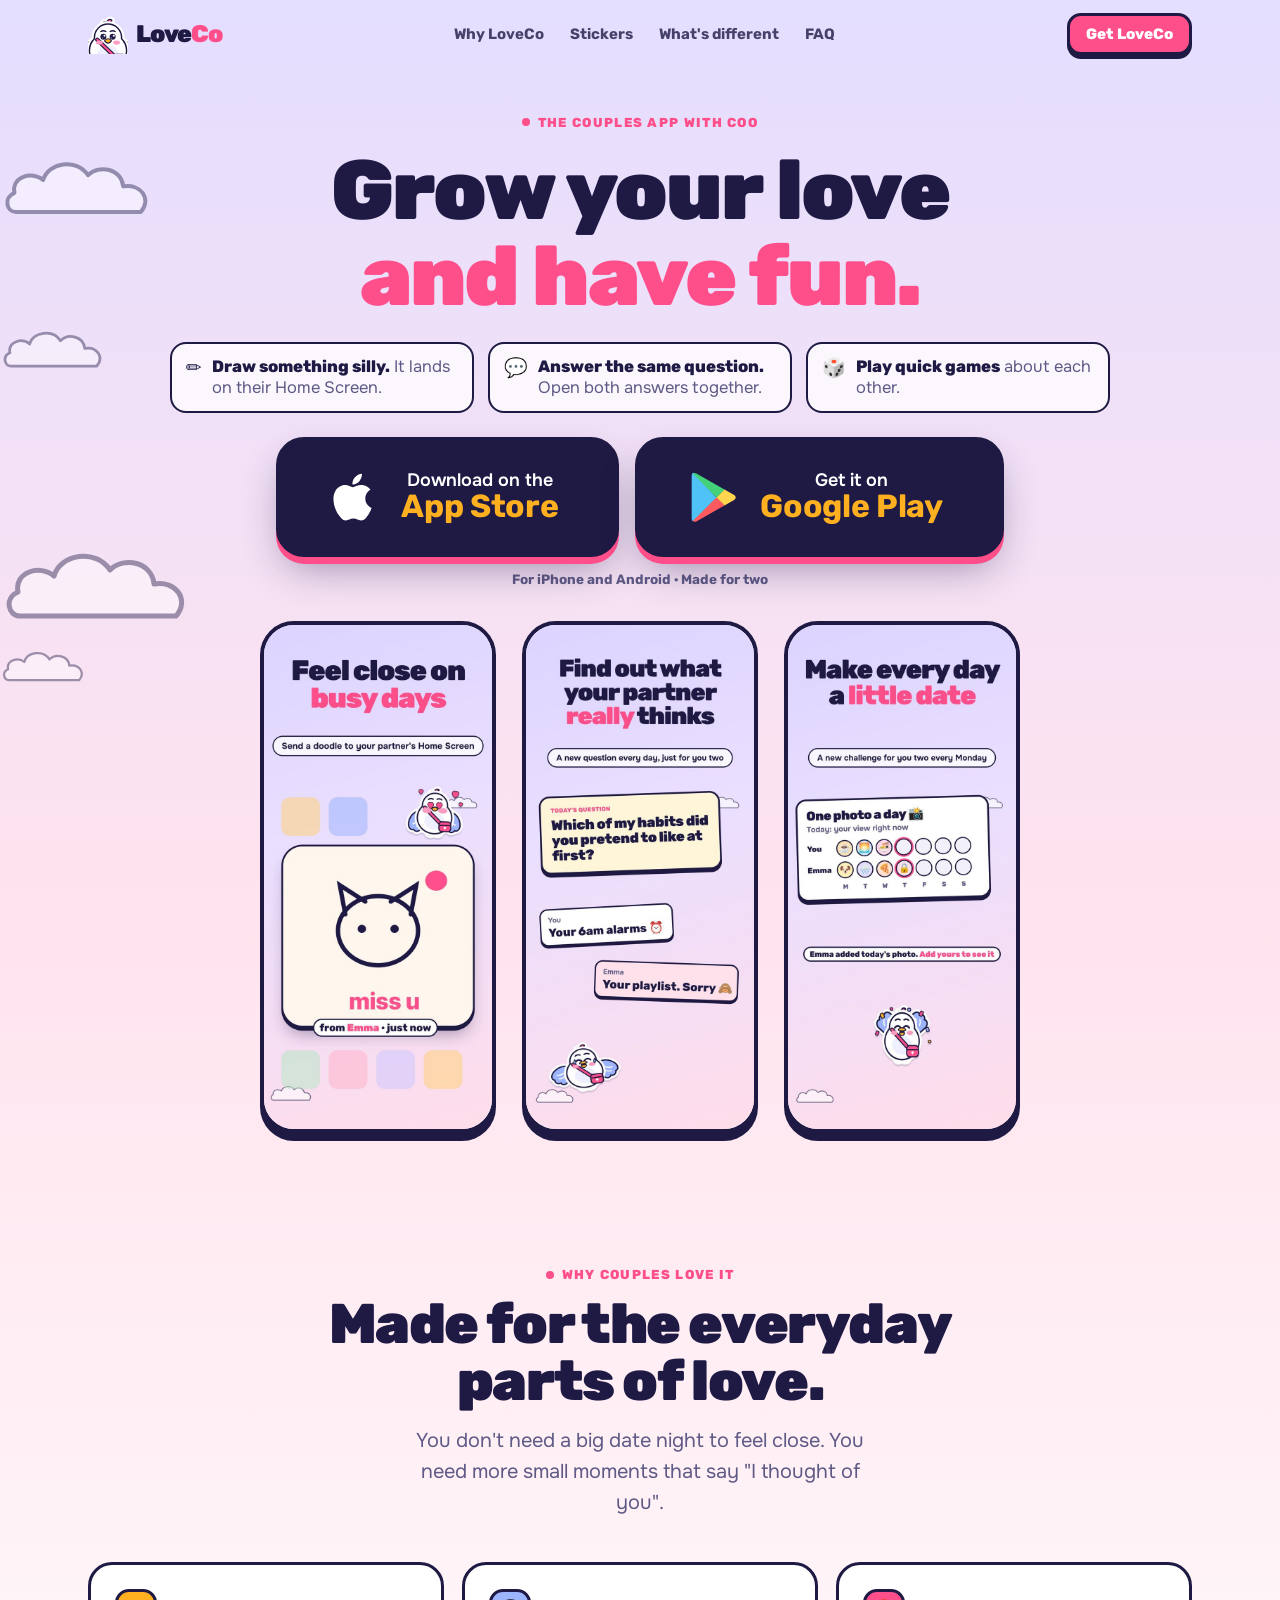
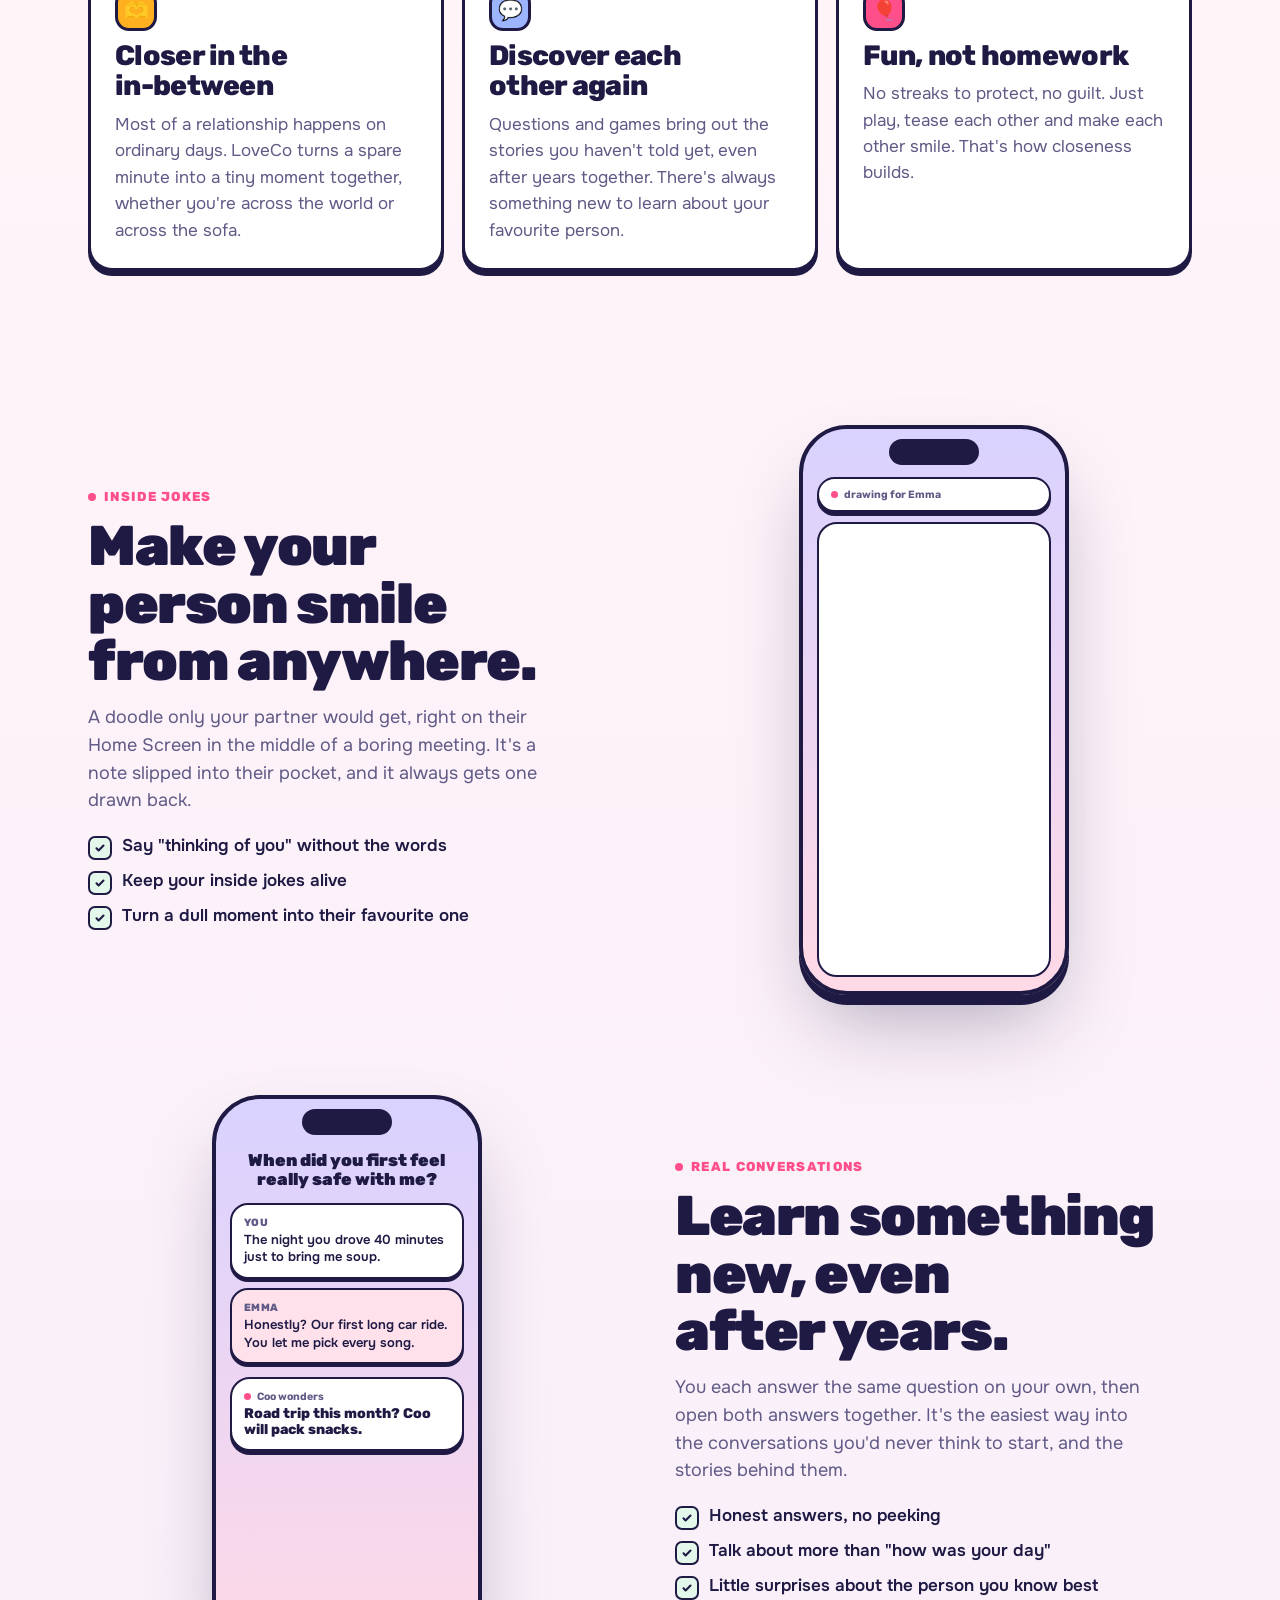
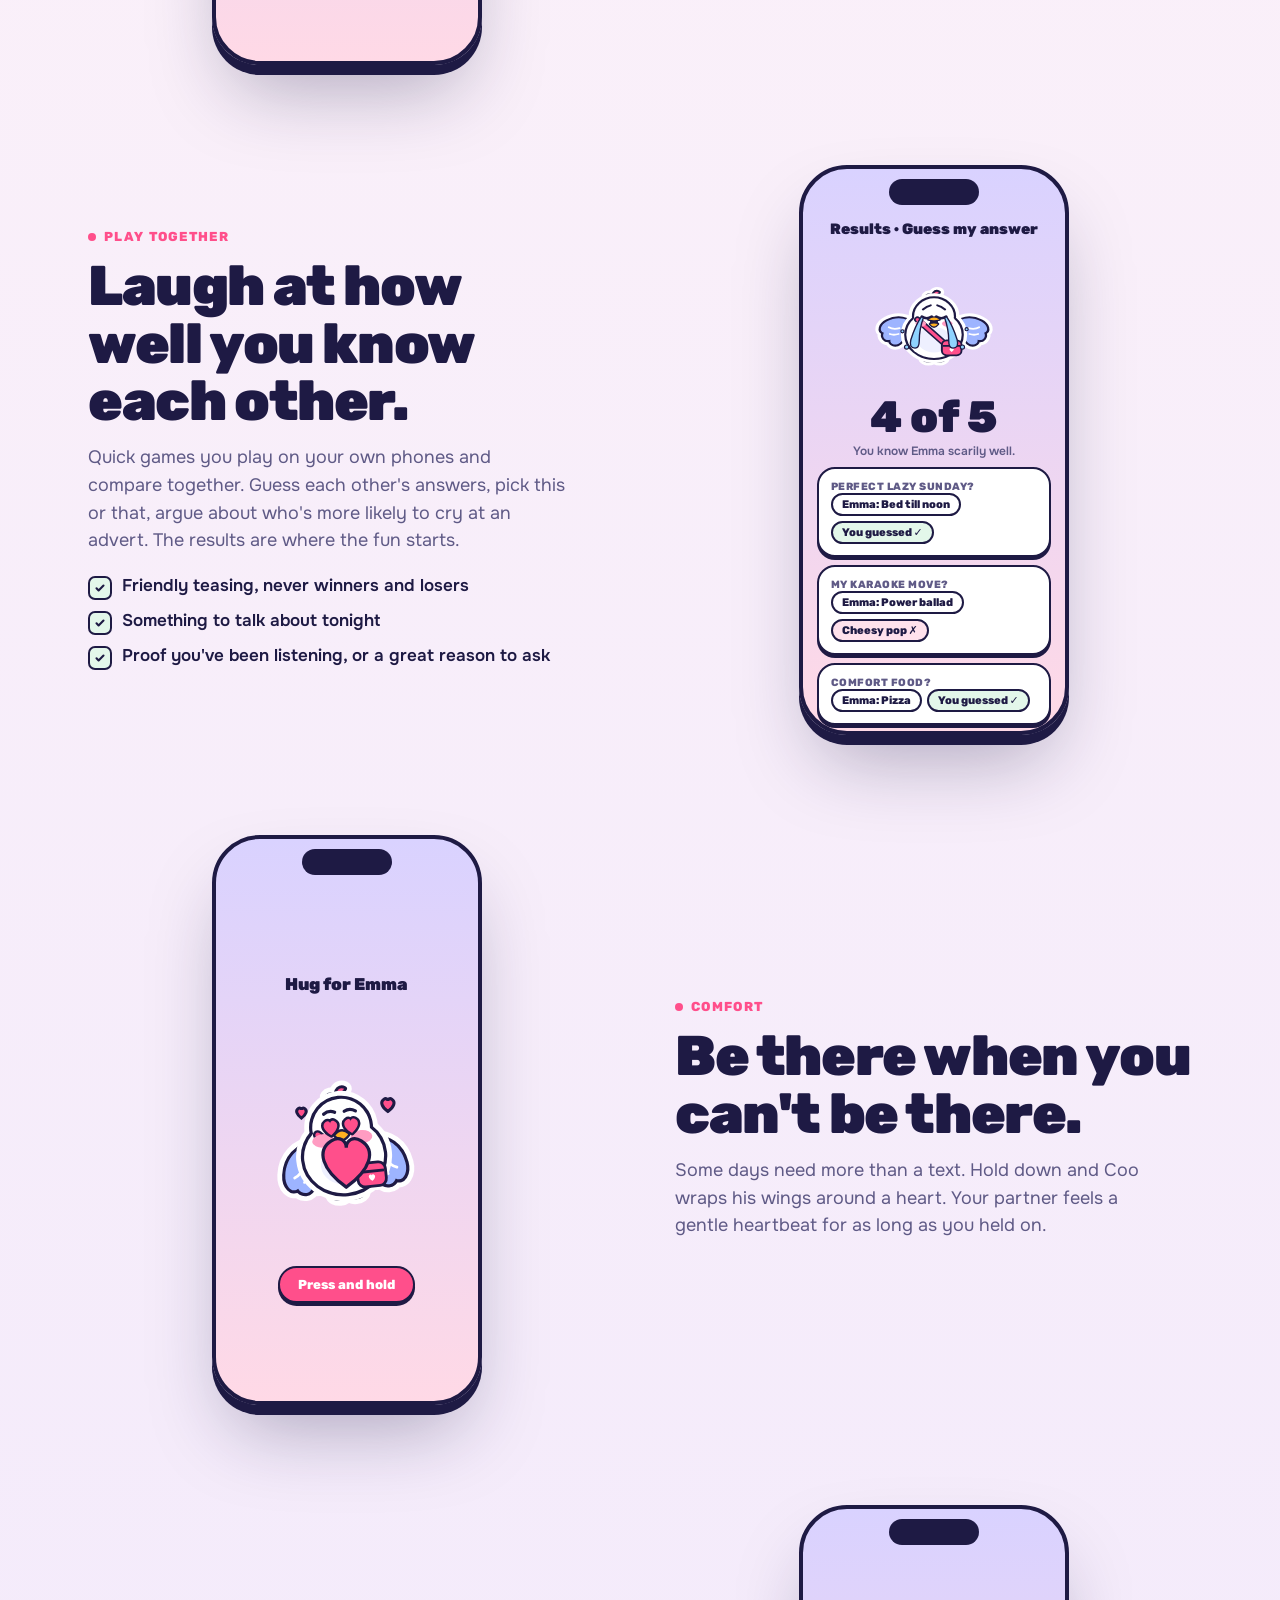
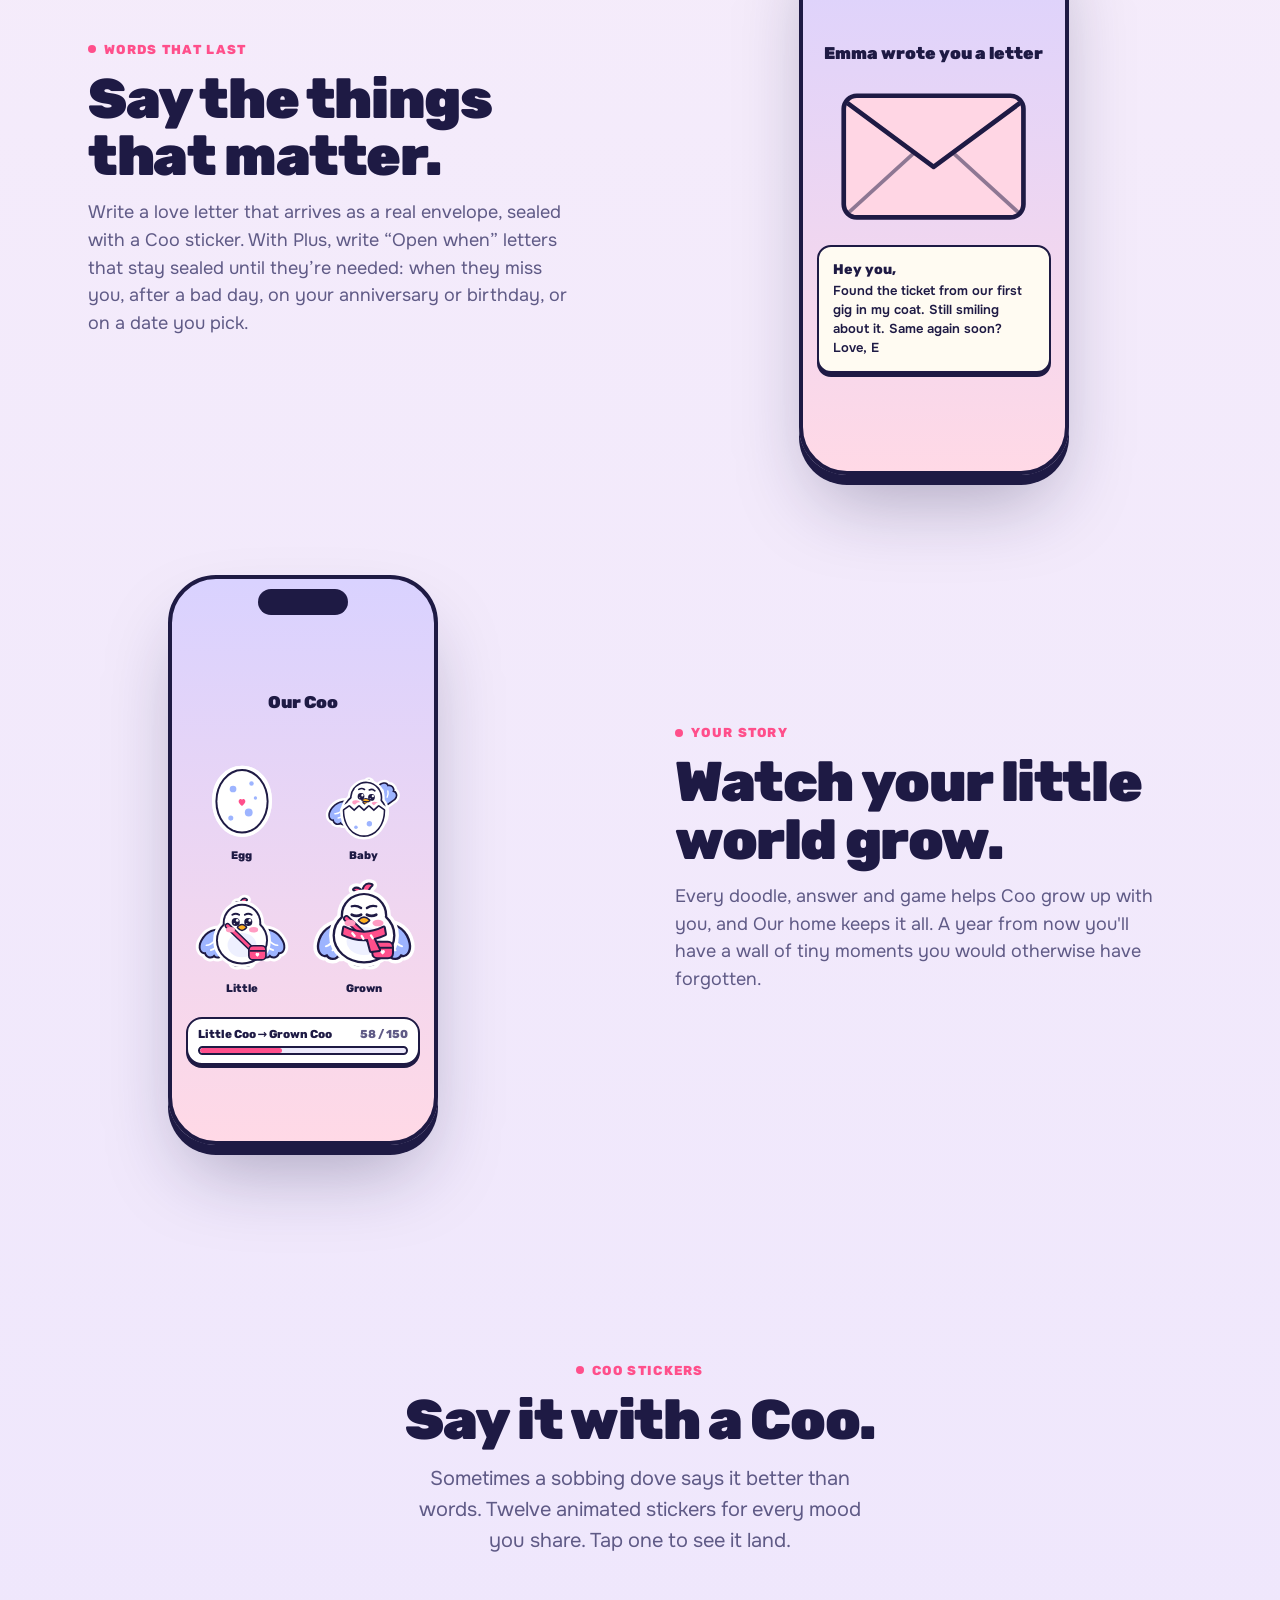
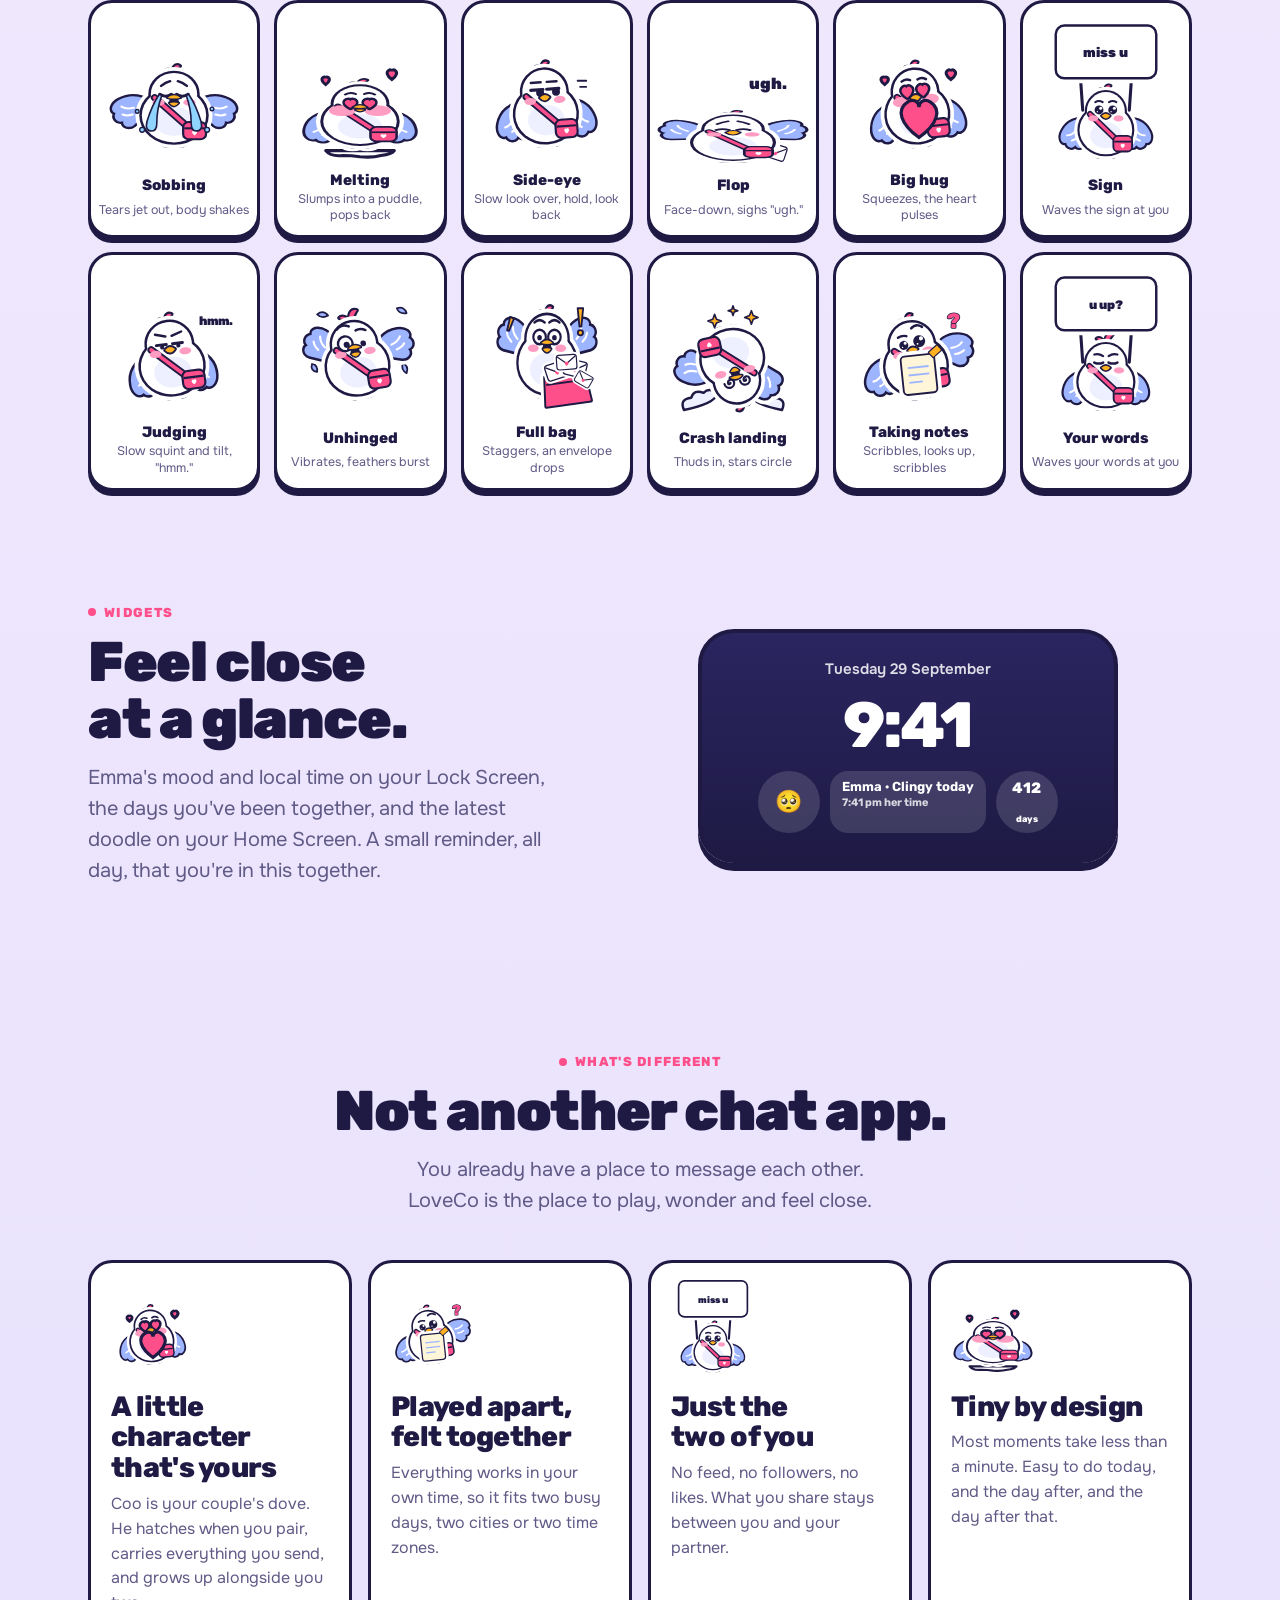
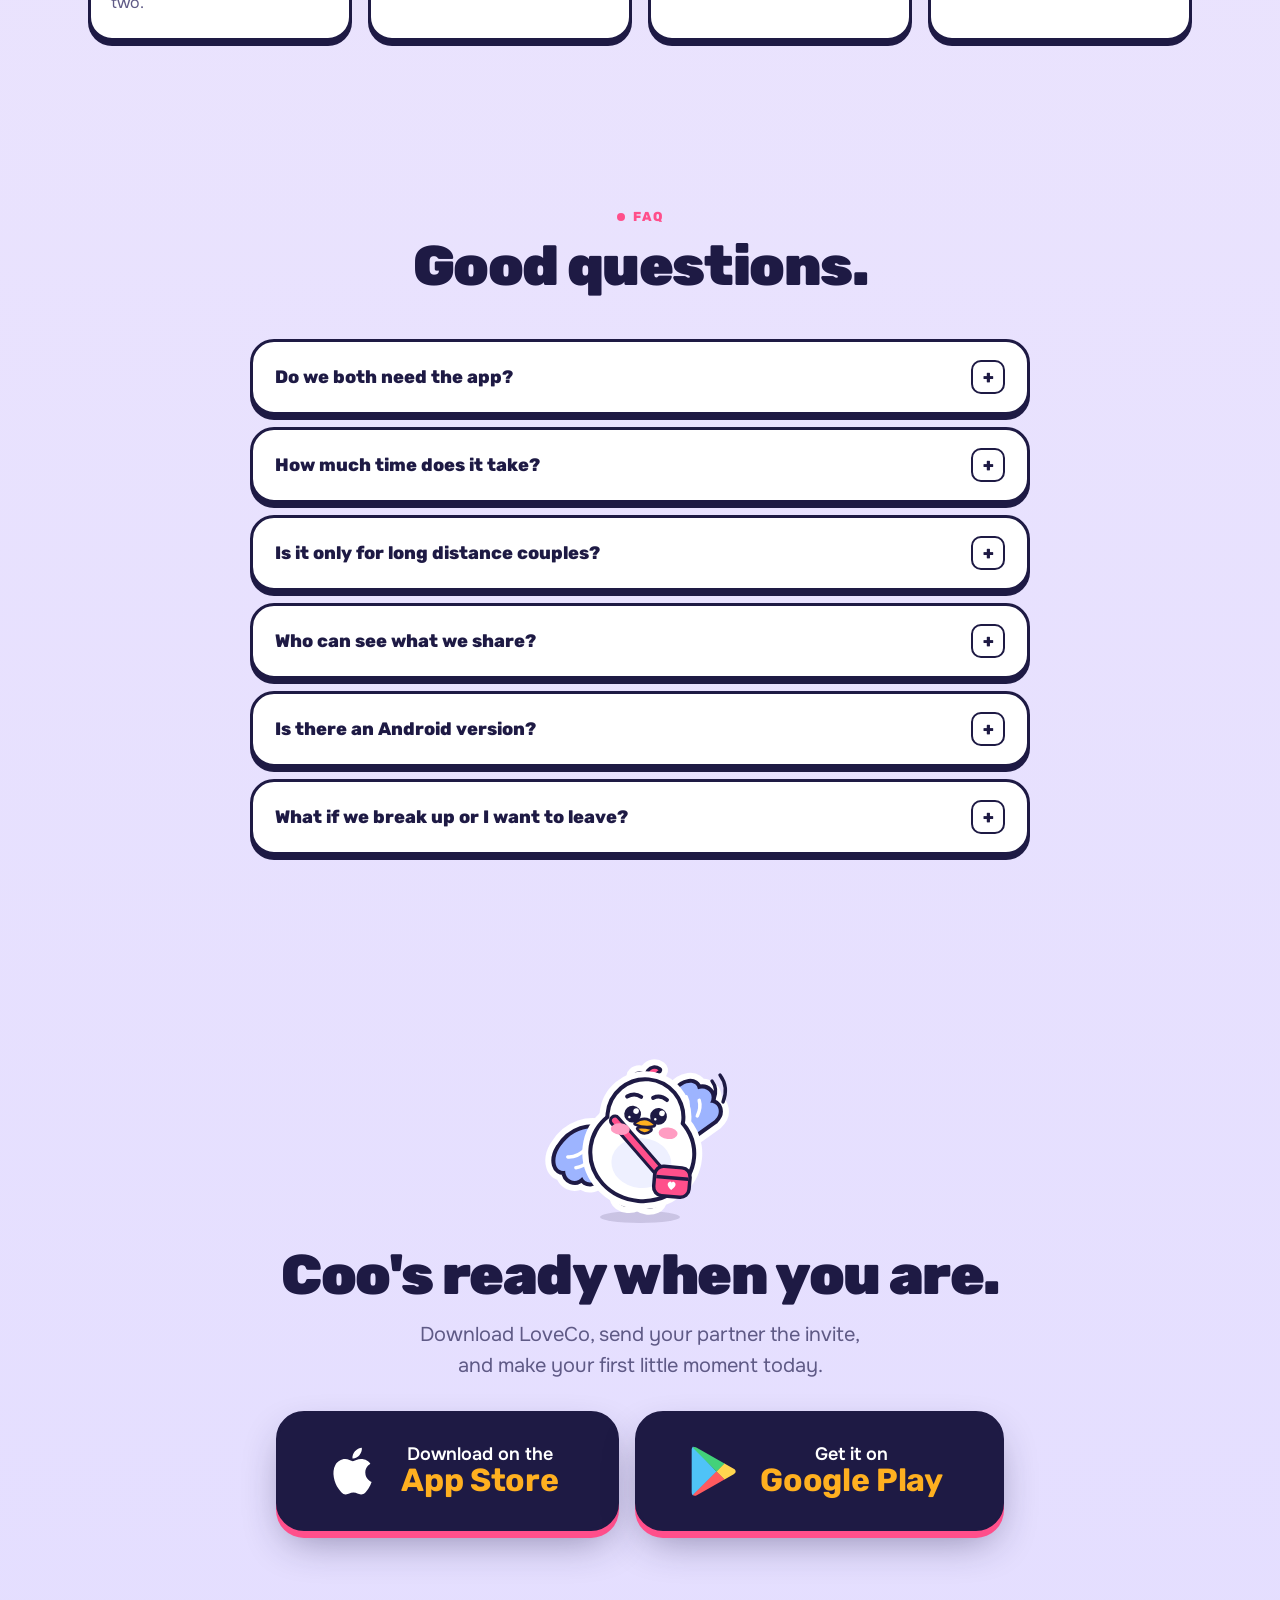
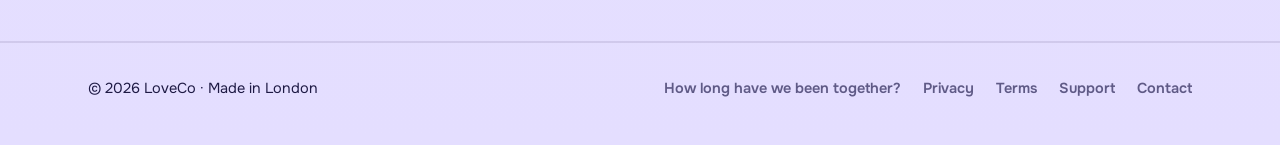
==== commit 30bc57ca: "Google Play + App Store buttons, Android live" ====
--- a/index.html
+++ b/index.html
@@ -4,7 +4,7 @@
 <meta charset="UTF-8">
 <meta name="viewport" content="width=device-width, initial-scale=1">
 <title>LoveCo: Couples App for Doodles, Questions and Games</title>
-<meta name="description" content="LoveCo is a free couples app for iPhone for all the little moments in between. Inside-joke doodles on their Home Screen, questions that start real conversations, games that make you laugh, and Coo, the tiny dove who carries it all.">
+<meta name="description" content="LoveCo is a free couples app for iPhone and Android for all the little moments in between. Inside-joke doodles on their Home Screen, questions that start real conversations, games that make you laugh, and Coo, the tiny dove who carries it all.">
 <meta property="og:title" content="LoveCo: grow your love and have fun">
 <meta property="og:description" content="Doodles on their Home Screen, a question you both answer, games, hugs, letters and Coo, the tiny carrier dove.">
 <meta property="og:url" content="https://getloveco.com/">
@@ -43,22 +43,11 @@
         <li><span aria-hidden="true">🎲</span><p><b>Play quick games</b> about each other.</p></li>
       </ul>
       <div class="cta-row">
-        <a class="appstore big" href="https://apps.apple.com/app/loveco/id6757470996" aria-label="Download LoveCo now on the App Store">
-          <svg viewBox="0 0 24 24" aria-hidden="true"><path d="M16.37 12.62c-.02-2.3 1.88-3.4 1.96-3.46-1.07-1.56-2.73-1.78-3.32-1.8-1.41-.14-2.76.83-3.47.83-.72 0-1.82-.81-2.99-.79-1.54.02-2.96.9-3.75 2.27-1.6 2.78-.41 6.89 1.15 9.14.76 1.1 1.67 2.34 2.86 2.3 1.15-.05 1.58-.74 2.97-.74 1.38 0 1.78.74 2.99.72 1.24-.02 2.02-1.12 2.77-2.23.87-1.28 1.23-2.52 1.25-2.58-.03-.01-2.4-.92-2.42-3.66zM14.1 5.86c.63-.77 1.06-1.83.94-2.89-.91.04-2.02.61-2.67 1.37-.58.67-1.1 1.76-.96 2.8 1.02.08 2.05-.52 2.69-1.28z"/></svg>
-          <span><b>Download now</b><small>on the App Store</small></span>
-        </a>
-        <span class="fine">For iPhone · Made for two</span>
-        
-        <div class="droid" id="android">
-          <span class="droid-tag">Coming soon on Android</span>
-          <form class="droid-form" data-waitlist="hero" novalidate>
-            <label class="sr" for="wl-hero">Your email</label>
-            <input id="wl-hero" type="email" name="email" inputmode="email" autocomplete="email" autocapitalize="off" spellcheck="false" placeholder="you@email.com" required>
-            <input class="hp" type="text" name="company" tabindex="-1" autocomplete="off" aria-hidden="true" style="position:absolute;left:-9999px;width:1px;height:1px;opacity:0">
-            <button class="btn" type="submit">Tell me when</button>
-          </form>
-          <p class="droid-note" role="status" aria-live="polite">One email the day it's out. Nothing else.</p>
-        </div>
+        <div class="stores">
+          <a class="appstore big" href="https://apps.apple.com/app/loveco/id6757470996" aria-label="Download LoveCo on the App Store"><svg viewBox="0 0 24 24" aria-hidden="true"><path d="M16.37 12.62c-.02-2.3 1.88-3.4 1.96-3.46-1.07-1.56-2.73-1.78-3.32-1.8-1.41-.14-2.76.83-3.47.83-.72 0-1.82-.81-2.99-.79-1.54.02-2.96.9-3.75 2.27-1.6 2.78-.41 6.89 1.15 9.14.76 1.1 1.67 2.34 2.86 2.3 1.15-.05 1.58-.74 2.97-.74 1.38 0 1.78.74 2.99.72 1.24-.02 2.02-1.12 2.77-2.23.87-1.28 1.23-2.52 1.25-2.58-.03-.01-2.4-.92-2.42-3.66zM14.1 5.86c.63-.77 1.06-1.83.94-2.89-.91.04-2.02.61-2.67 1.37-.58.67-1.1 1.76-.96 2.8 1.02.08 2.05-.52 2.69-1.28z"/></svg><span><small>Download on the</small><b>App Store</b></span></a>
+          <a class="appstore big gp" href="https://play.google.com/store/apps/details?id=com.loveco" aria-label="Get LoveCo on Google Play"><svg viewBox="0 0 24 24" aria-hidden="true"><path d="M4.2 2.6c-.3.3-.45.75-.45 1.3v16.2c0 .55.15 1 .45 1.3l.07.07 9.08-9.08v-.2L4.27 2.53l-.07.07z"/><path d="M16.37 15.3l-3.02-3.03v-.2l3.02-3.03.07.04 3.58 2.03c1.02.58 1.02 1.53 0 2.11l-3.58 2.04-.07.04z"/><path d="M16.44 15.26L13.35 12.17 4.2 21.32c.34.36.9.4 1.53.05l10.71-6.11"/><path d="M16.44 9.08L5.73 2.98C5.1 2.62 4.54 2.67 4.2 3.03l9.15 9.14 3.09-3.09z"/></svg><span><small>Get it on</small><b>Google Play</b></span></a>
+        </div>
+        <span class="fine">For iPhone and Android · Made for two</span>
       </div>
     </div>
     <div class="clips" aria-label="LoveCo on an iPhone">
@@ -275,7 +264,7 @@
       <details class="stk-card rv"><summary>How much time does it take?</summary><div class="ans-body">As little as a minute, whenever you like. There's no schedule to keep and no streak to lose. Some days you'll send one doodle, other days you'll play three games.</div></details>
       <details class="stk-card rv"><summary>Is it only for long distance couples?</summary><div class="ans-body">Not at all. It's for any couple: across the world, across town, or across the sofa. Doodles and games are just as fun when you're in the same room.</div></details>
       <details class="stk-card rv"><summary>Who can see what we share?</summary><div class="ans-body">Only the two of you. Answers stay sealed until you've both replied, and we never sell your data. Read our <a href="privacy.html">Privacy Policy</a>.</div></details>
-      <details class="stk-card rv"><summary>Is there an Android version?</summary><div class="ans-body">It's coming soon. <a href="#android">Leave your email</a> and we'll tell you the day it's out. LoveCo is on iPhone today.</div></details>
+      <details class="stk-card rv"><summary>Is there an Android version?</summary><div class="ans-body">Yes. LoveCo is on Google Play and the App Store, and you can pair across them: one of you on iPhone, the other on Android works fine.</div></details>
       <details class="stk-card rv"><summary>What if we break up or I want to leave?</summary><div class="ans-body">You can unpair or delete your account any time from Settings. Deleting your account removes your data.</div></details>
     </div>
   </div>
@@ -287,19 +276,9 @@
     <h2 class="rv">Coo's ready when you are.</h2>
     <p class="lede rv" style="margin:14px auto 0">Download LoveCo, send your partner the invite, and make your first little moment today.</p>
     <div class="cta-row rv">
-      <a class="appstore big" href="https://apps.apple.com/app/loveco/id6757470996" aria-label="Download LoveCo now on the App Store">
-        <svg viewBox="0 0 24 24" aria-hidden="true"><path d="M16.37 12.62c-.02-2.3 1.88-3.4 1.96-3.46-1.07-1.56-2.73-1.78-3.32-1.8-1.41-.14-2.76.83-3.47.83-.72 0-1.82-.81-2.99-.79-1.54.02-2.96.9-3.75 2.27-1.6 2.78-.41 6.89 1.15 9.14.76 1.1 1.67 2.34 2.86 2.3 1.15-.05 1.58-.74 2.97-.74 1.38 0 1.78.74 2.99.72 1.24-.02 2.02-1.12 2.77-2.23.87-1.28 1.23-2.52 1.25-2.58-.03-.01-2.4-.92-2.42-3.66zM14.1 5.86c.63-.77 1.06-1.83.94-2.89-.91.04-2.02.61-2.67 1.37-.58.67-1.1 1.76-.96 2.8 1.02.08 2.05-.52 2.69-1.28z"/></svg>
-        <span><b>Download now</b><small>on the App Store</small></span>
-      </a>
-      <div class="droid">
-        <span class="droid-tag">Coming soon on Android</span>
-        <form class="droid-form" data-waitlist="footer" novalidate>
-          <label class="sr" for="wl-footer">Your email</label>
-          <input id="wl-footer" type="email" name="email" inputmode="email" autocomplete="email" autocapitalize="off" spellcheck="false" placeholder="you@email.com" required>
-          <input class="hp" type="text" name="company" tabindex="-1" autocomplete="off" aria-hidden="true" style="position:absolute;left:-9999px;width:1px;height:1px;opacity:0">
-          <button class="btn" type="submit">Tell me when</button>
-        </form>
-        <p class="droid-note" role="status" aria-live="polite">One email the day it's out. Nothing else.</p>
+      <div class="stores">
+        <a class="appstore big" href="https://apps.apple.com/app/loveco/id6757470996" aria-label="Download LoveCo on the App Store"><svg viewBox="0 0 24 24" aria-hidden="true"><path d="M16.37 12.62c-.02-2.3 1.88-3.4 1.96-3.46-1.07-1.56-2.73-1.78-3.32-1.8-1.41-.14-2.76.83-3.47.83-.72 0-1.82-.81-2.99-.79-1.54.02-2.96.9-3.75 2.27-1.6 2.78-.41 6.89 1.15 9.14.76 1.1 1.67 2.34 2.86 2.3 1.15-.05 1.58-.74 2.97-.74 1.38 0 1.78.74 2.99.72 1.24-.02 2.02-1.12 2.77-2.23.87-1.28 1.23-2.52 1.25-2.58-.03-.01-2.4-.92-2.42-3.66zM14.1 5.86c.63-.77 1.06-1.83.94-2.89-.91.04-2.02.61-2.67 1.37-.58.67-1.1 1.76-.96 2.8 1.02.08 2.05-.52 2.69-1.28z"/></svg><span><small>Download on the</small><b>App Store</b></span></a>
+        <a class="appstore big gp" href="https://play.google.com/store/apps/details?id=com.loveco" aria-label="Get LoveCo on Google Play"><svg viewBox="0 0 24 24" aria-hidden="true"><path d="M4.2 2.6c-.3.3-.45.75-.45 1.3v16.2c0 .55.15 1 .45 1.3l.07.07 9.08-9.08v-.2L4.27 2.53l-.07.07z"/><path d="M16.37 15.3l-3.02-3.03v-.2l3.02-3.03.07.04 3.58 2.03c1.02.58 1.02 1.53 0 2.11l-3.58 2.04-.07.04z"/><path d="M16.44 15.26L13.35 12.17 4.2 21.32c.34.36.9.4 1.53.05l10.71-6.11"/><path d="M16.44 9.08L5.73 2.98C5.1 2.62 4.54 2.67 4.2 3.03l9.15 9.14 3.09-3.09z"/></svg><span><small>Get it on</small><b>Google Play</b></span></a>
       </div>
     </div>
   </div>
--- a/site.css
+++ b/site.css
@@ -425,3 +425,13 @@
 }
 .hero-v2{padding-bottom:50px}
 @media (max-width:720px){.hero-v2{padding-bottom:24px}}
+
+/* Both stores (Android live 9 Nov 2026): same size; pink ring only on the first; Android visitors see Google Play first */
+.stores{display:flex;flex-wrap:wrap;gap:14px 16px;justify-content:center;align-items:center}
+.stores .appstore.big:nth-child(2){animation:none}
+.stores .appstore.big:nth-child(2):after{display:none}
+.os-android .stores .gp{order:-1}
+.os-android .stores .appstore.big.gp:after{display:block}
+.os-android .stores .appstore.big:not(.gp):after{display:none}
+.appstore.gp svg path:nth-child(1){fill:#4FC3F7}.appstore.gp svg path:nth-child(2){fill:#FFD54F}.appstore.gp svg path:nth-child(3){fill:#FF5A5F}.appstore.gp svg path:nth-child(4){fill:#43D17A}
+@media (min-width:720px){.stores .appstore.big b{font-size:32px}}
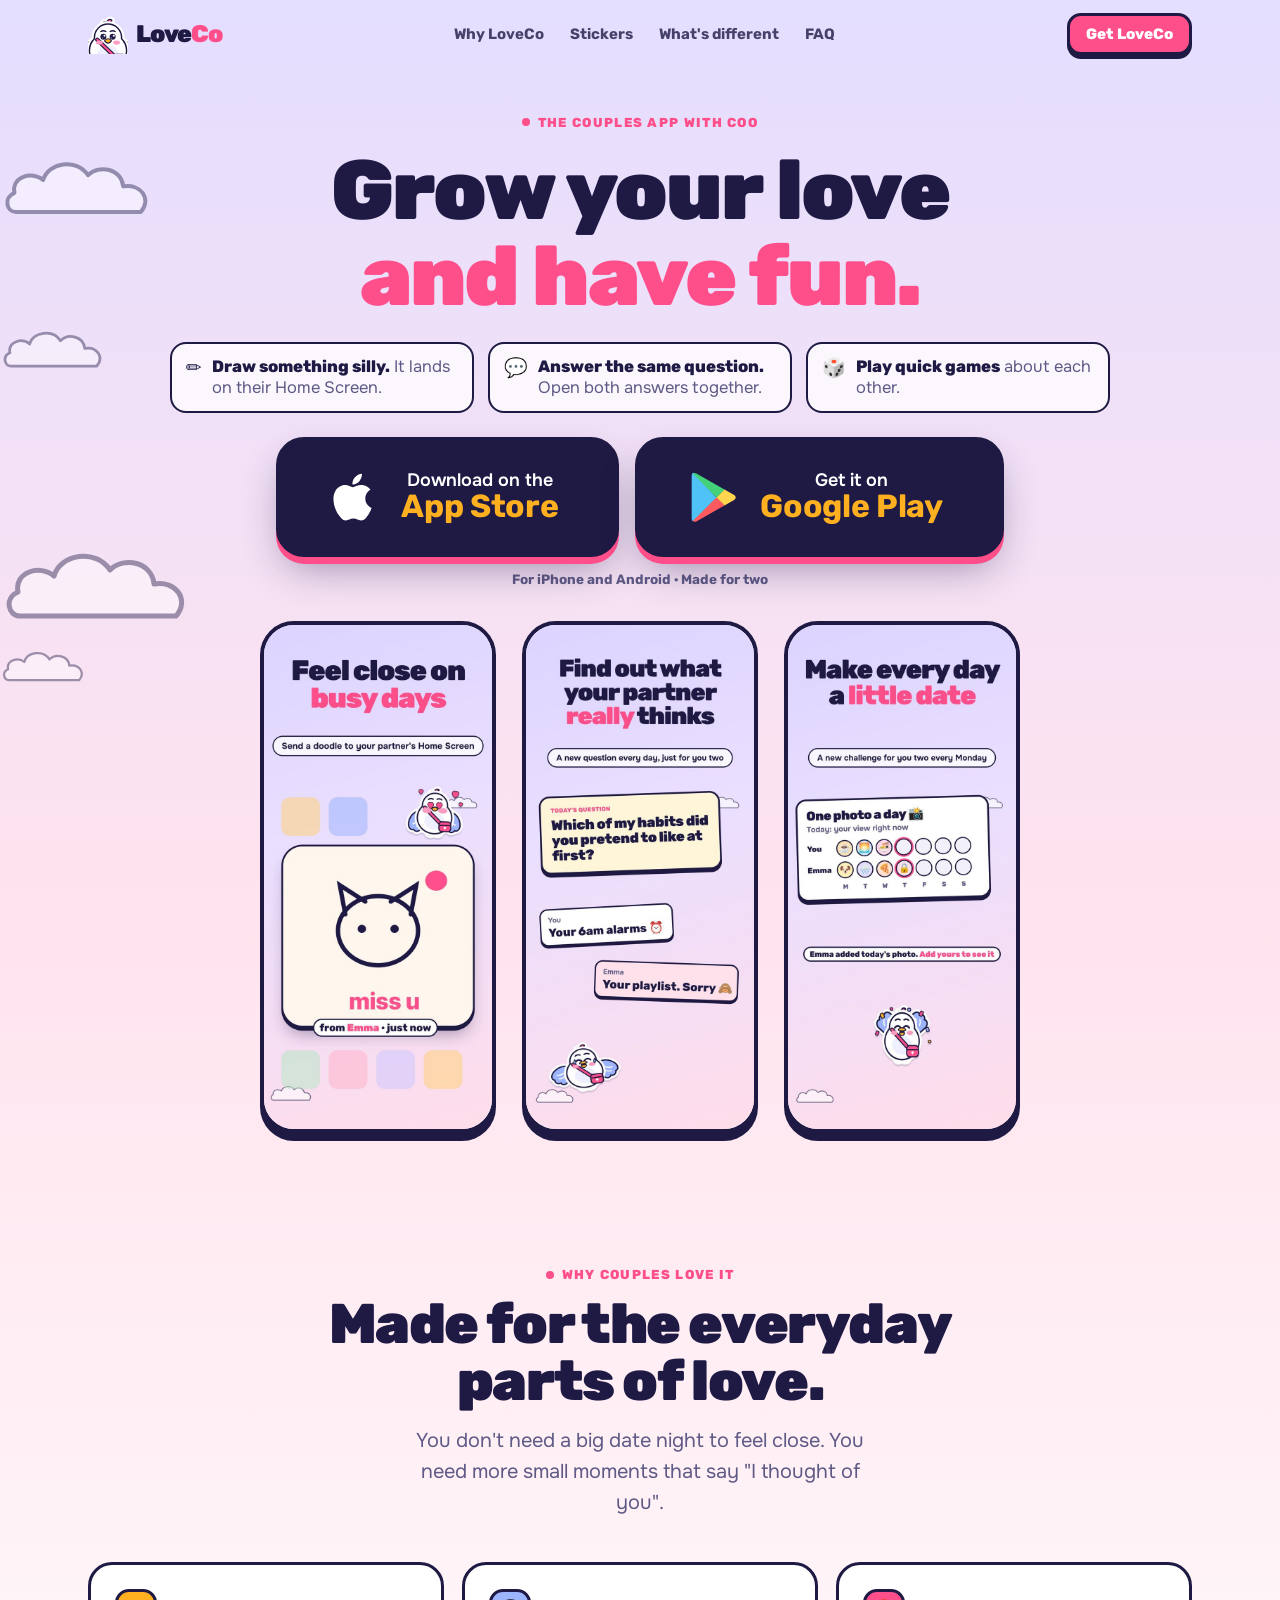
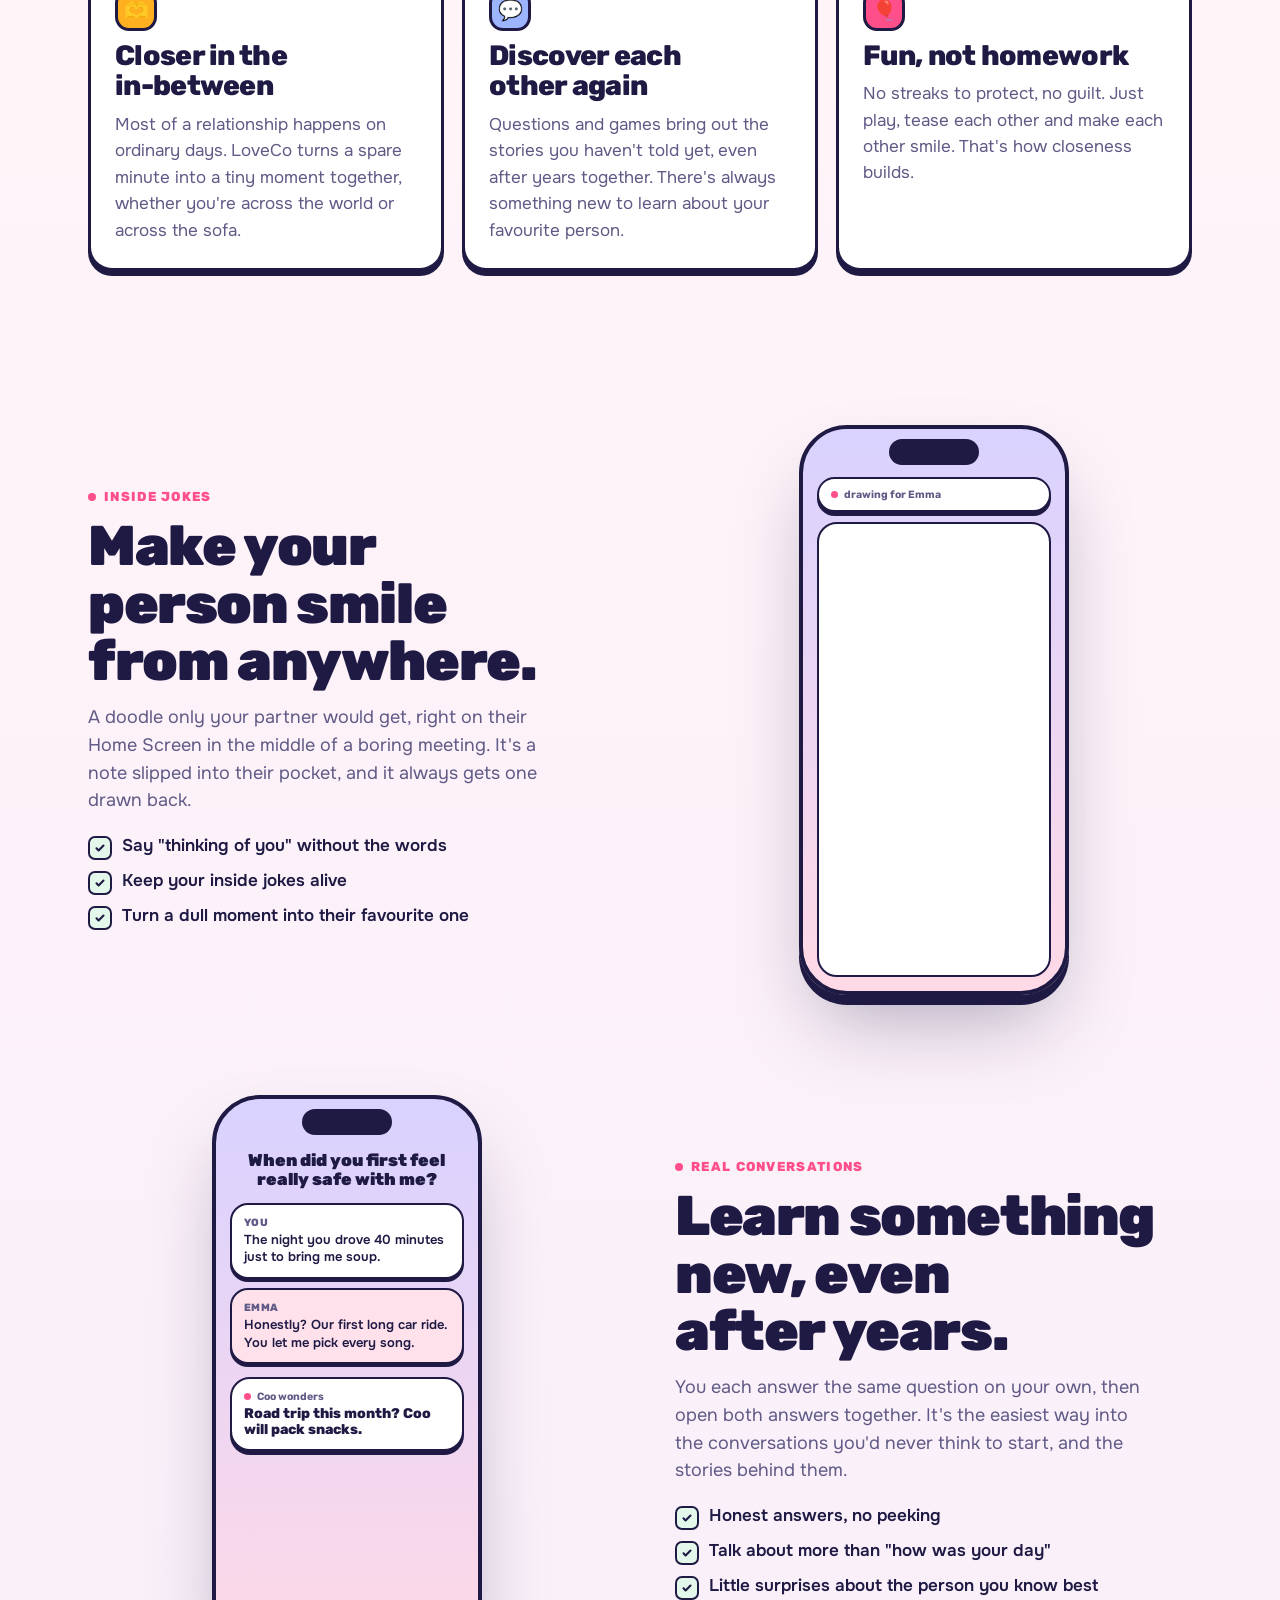
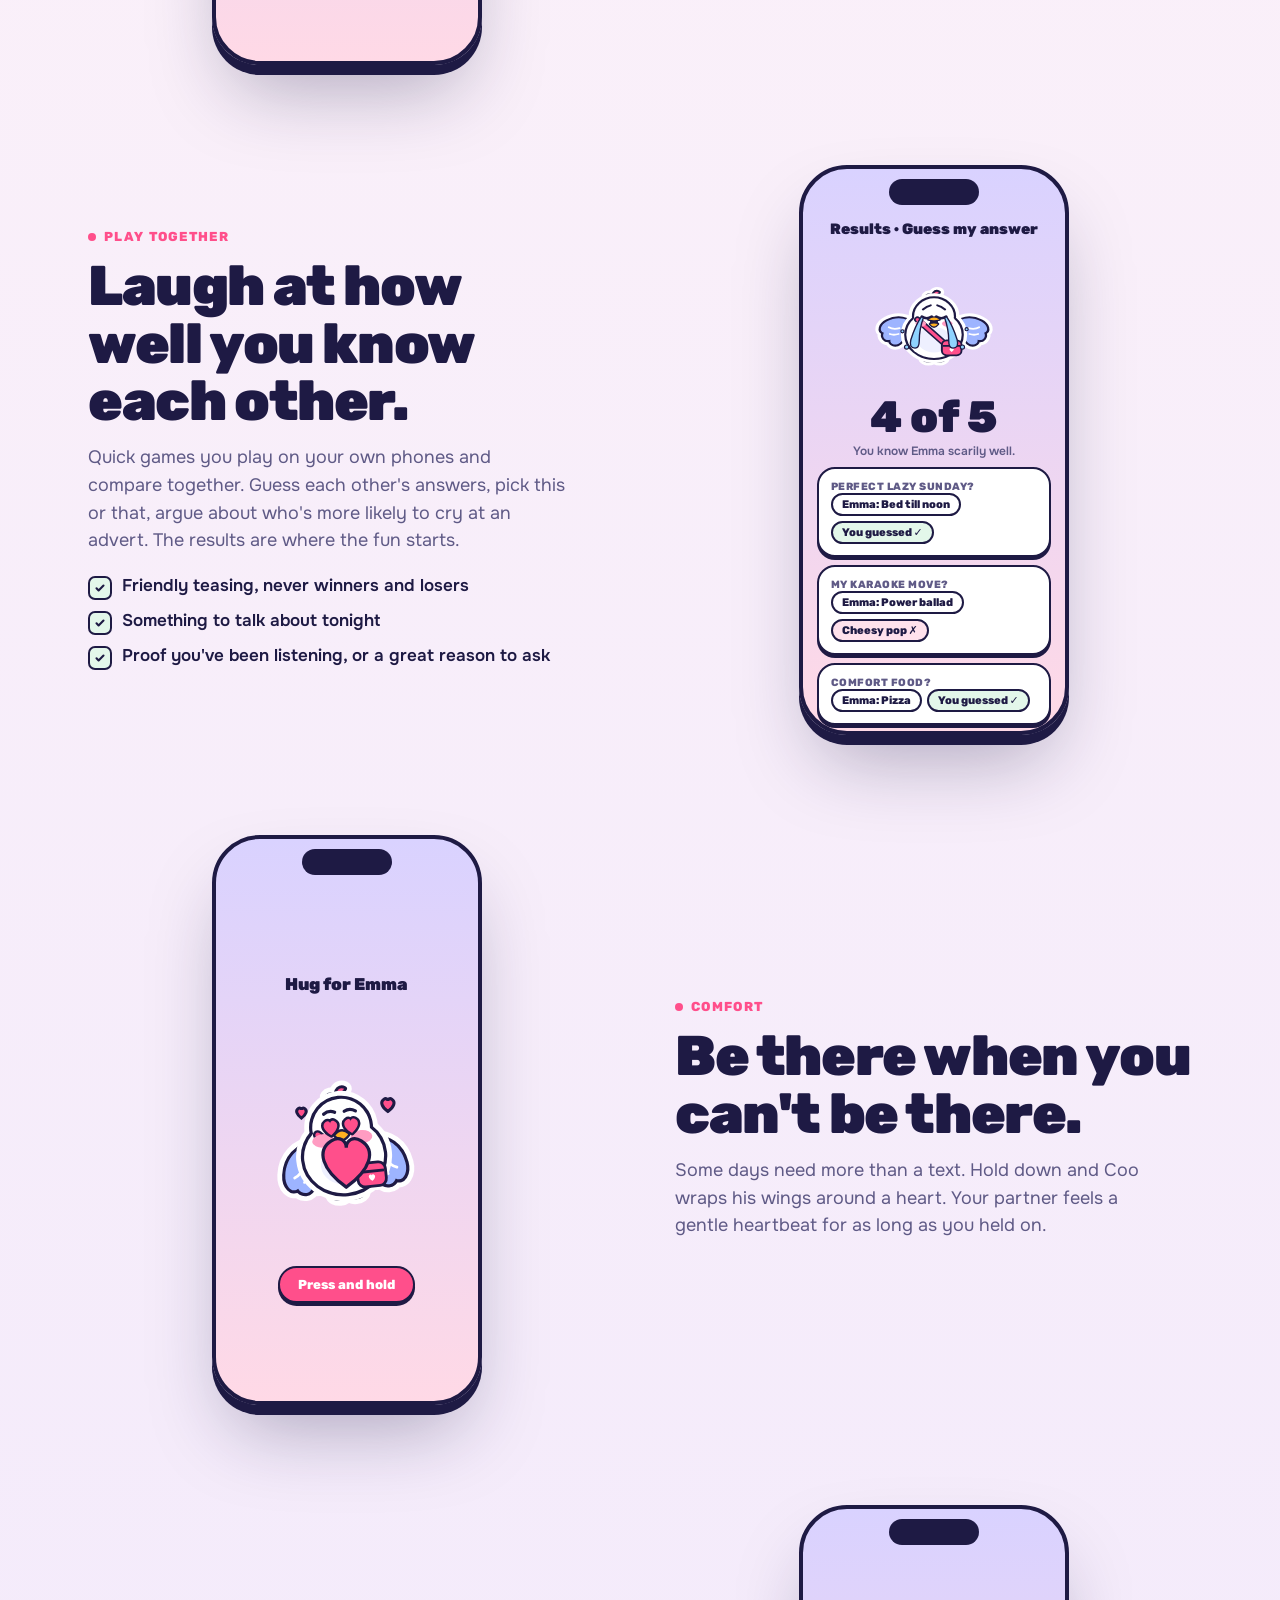
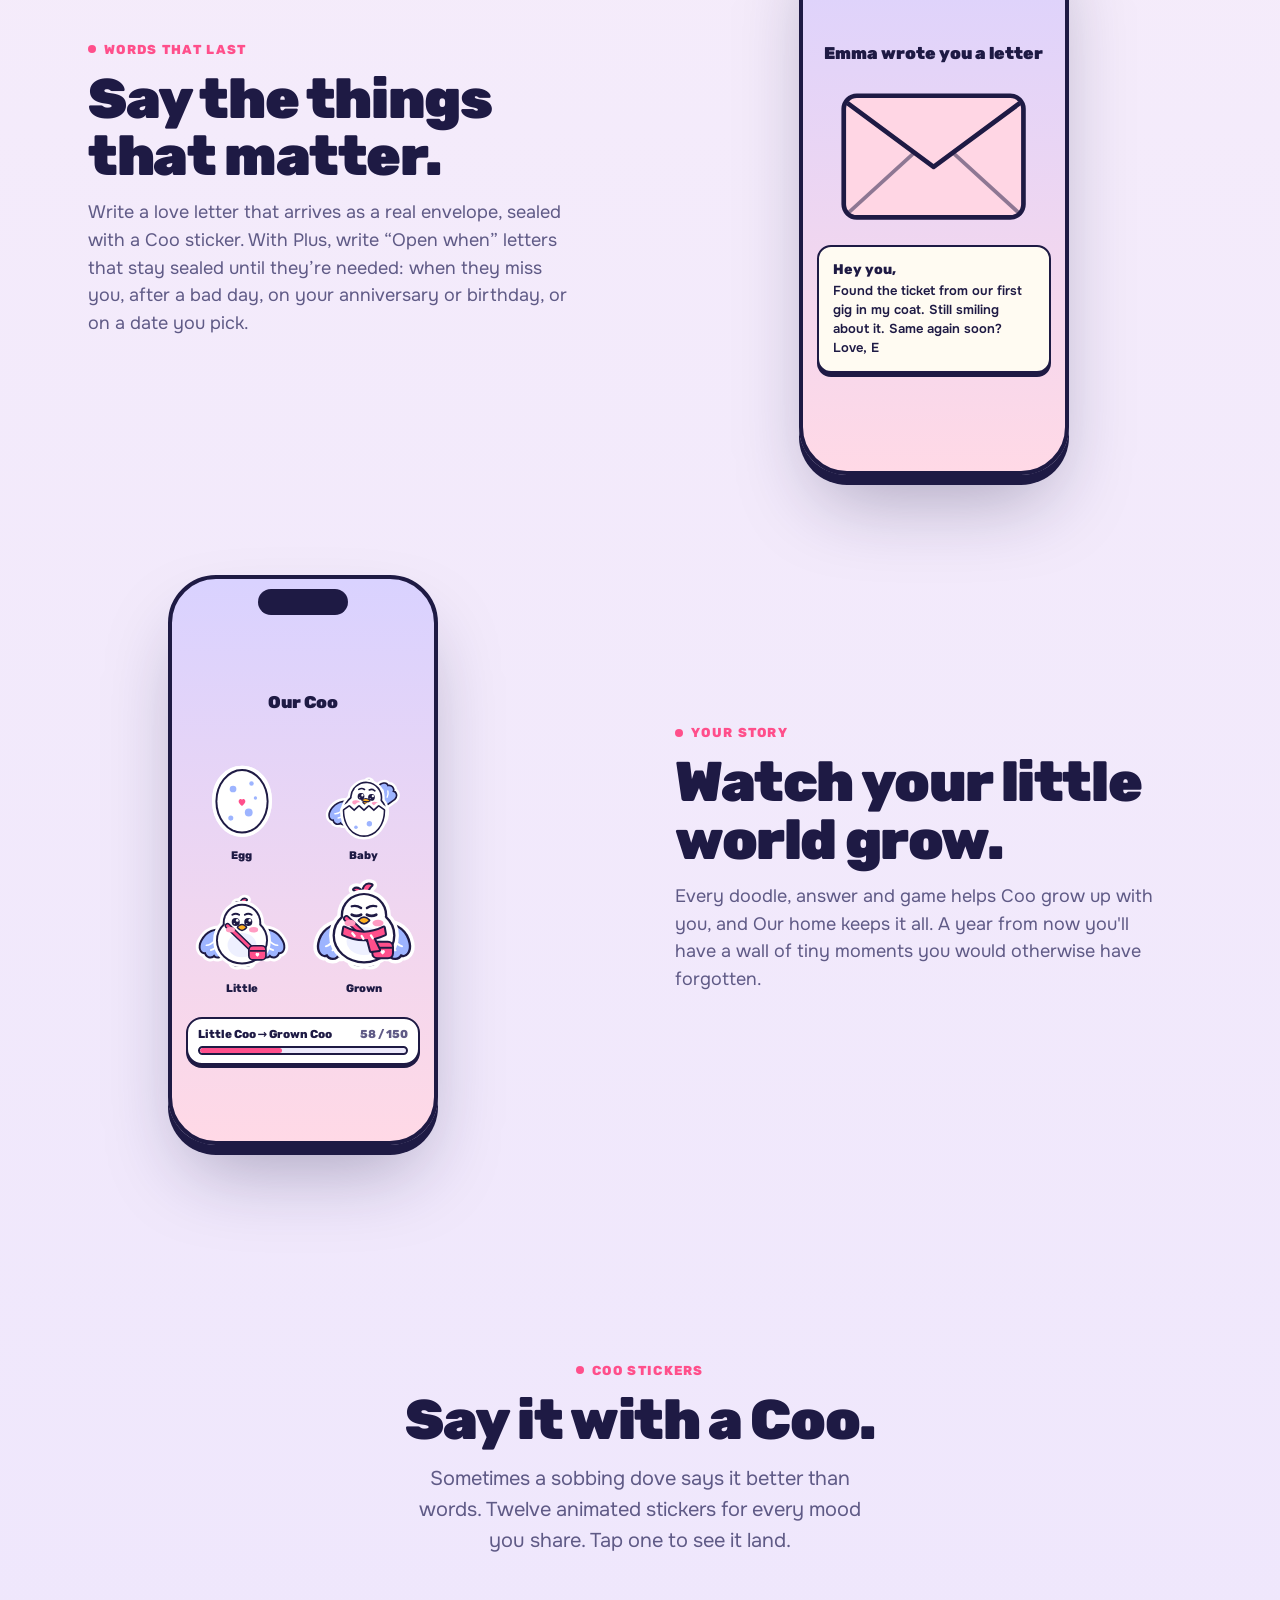
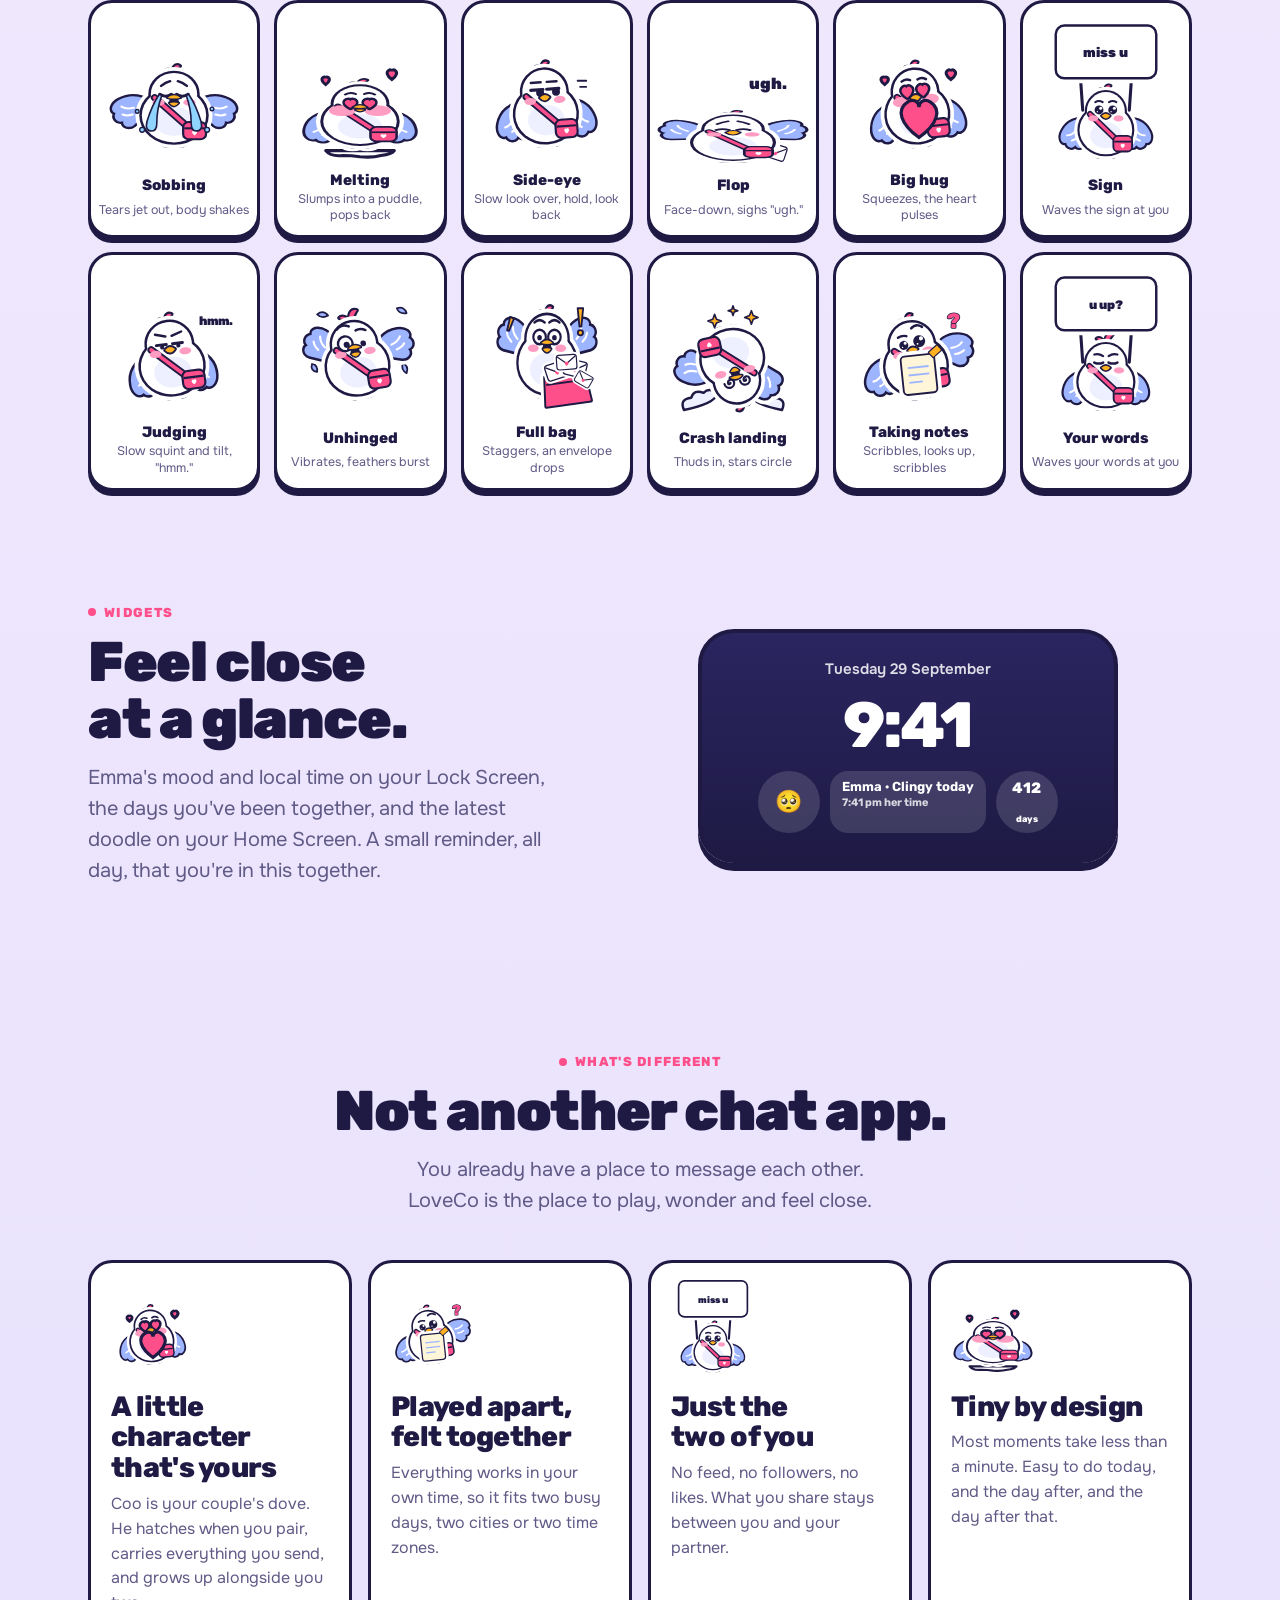
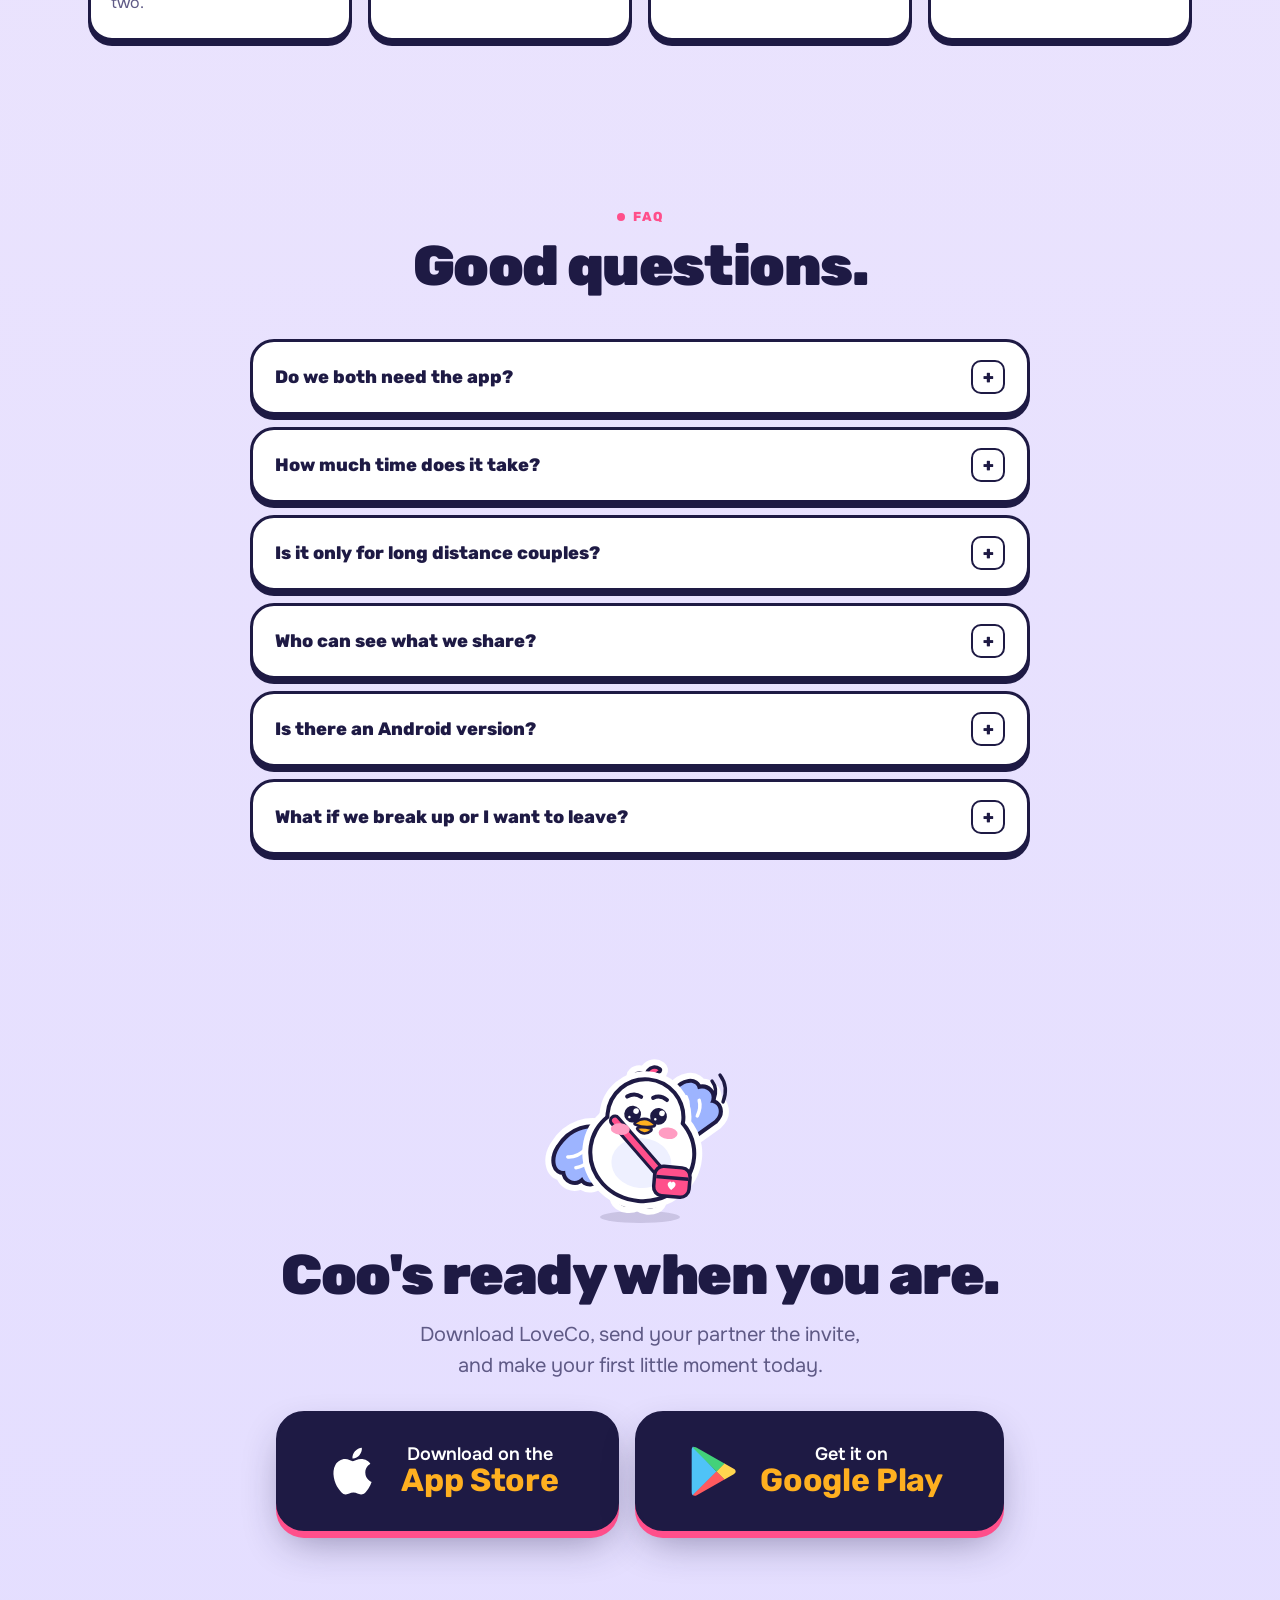
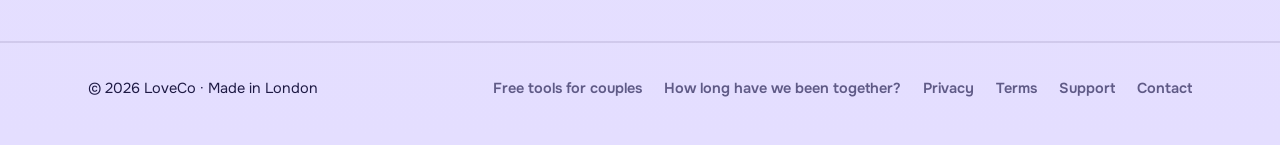
==== commit 06fe62fc: "Free tools: partner quiz, LDR time zone planner, monthsary calculator, tools hub" ====
--- a/index.html
+++ b/index.html
@@ -287,7 +287,7 @@
 <footer>
   <div class="wrap">
     <span>© 2026 LoveCo · Made in London</span>
-    <ul><li><a href="/how-long-have-we-been-together/">How long have we been together?</a></li><li><a href="privacy.html">Privacy</a></li><li><a href="terms.html">Terms</a></li><li><a href="support.html">Support</a></li><li><a href="mailto:support@getloveco.com">Contact</a></li></ul>
+    <ul><li><a href="/tools/">Free tools for couples</a></li><li><a href="/how-long-have-we-been-together/">How long have we been together?</a></li><li><a href="privacy.html">Privacy</a></li><li><a href="terms.html">Terms</a></li><li><a href="support.html">Support</a></li><li><a href="mailto:support@getloveco.com">Contact</a></li></ul>
   </div>
 </footer>
 
